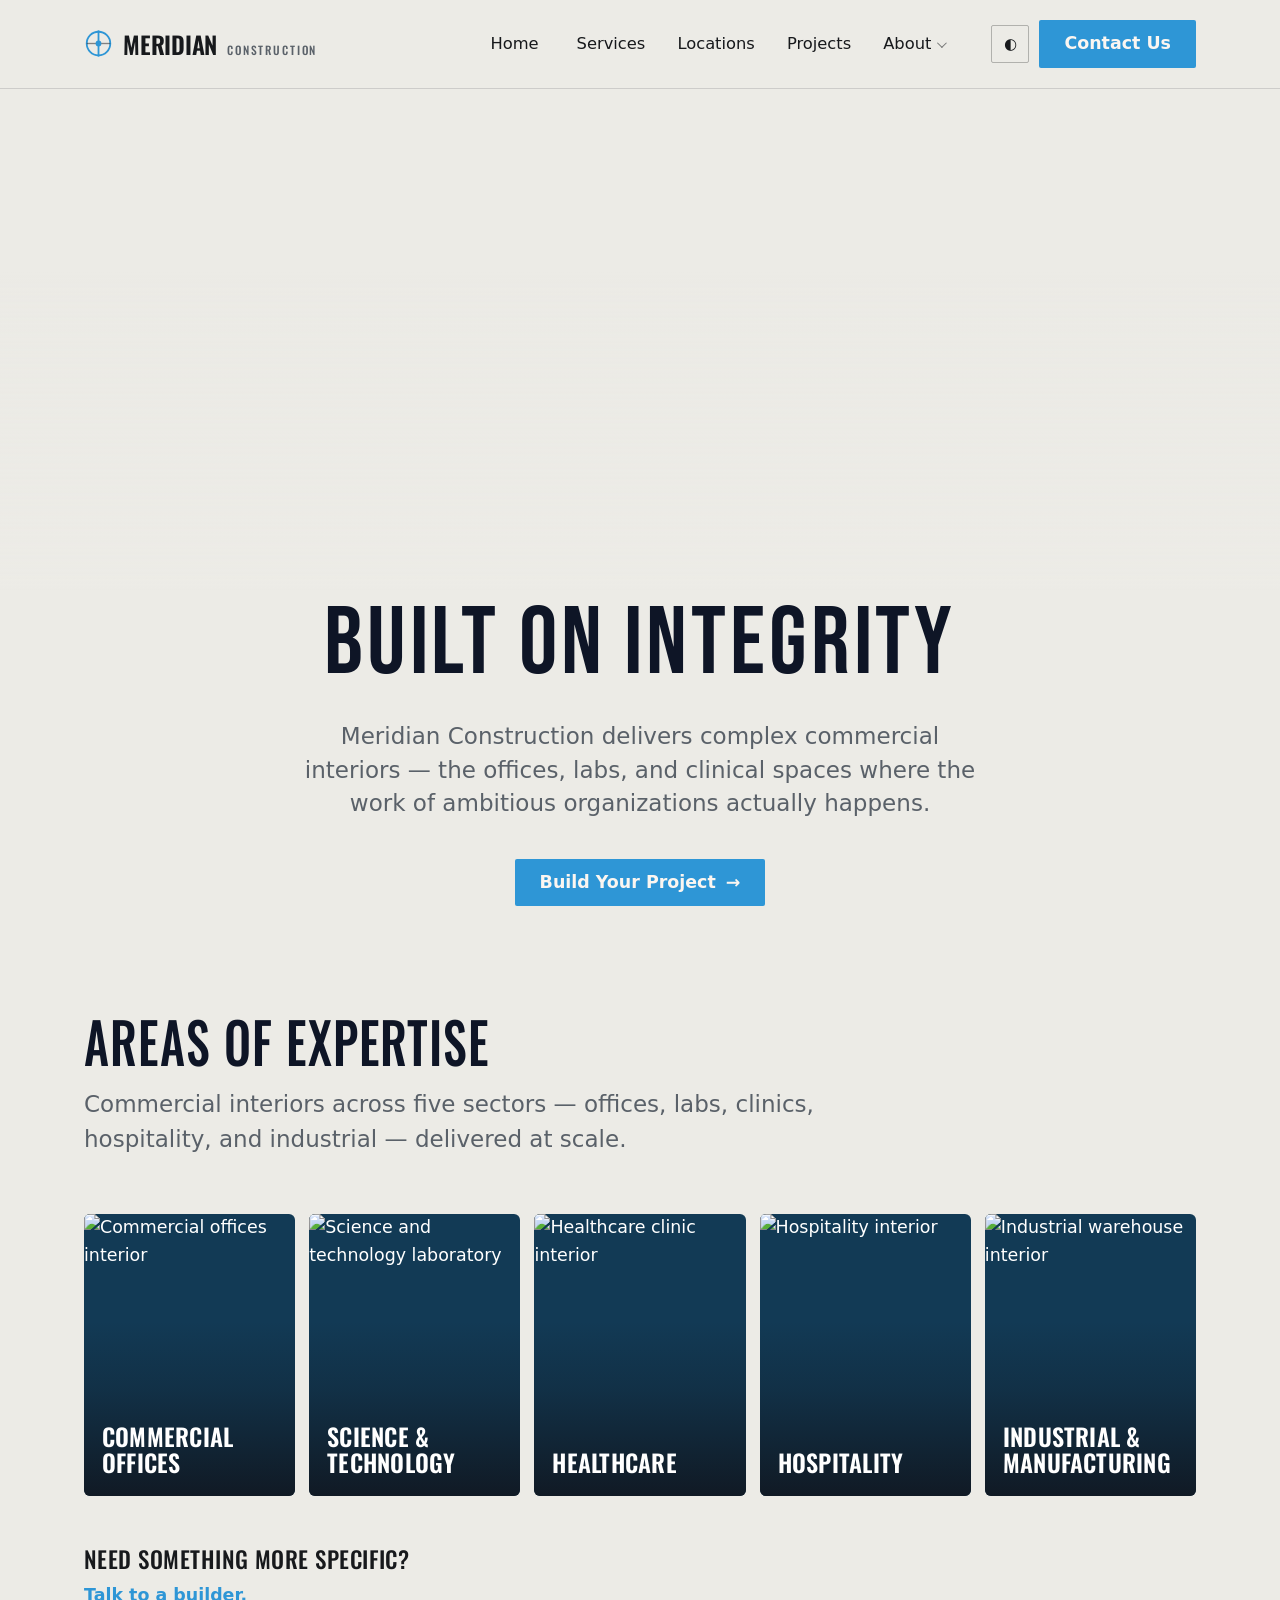
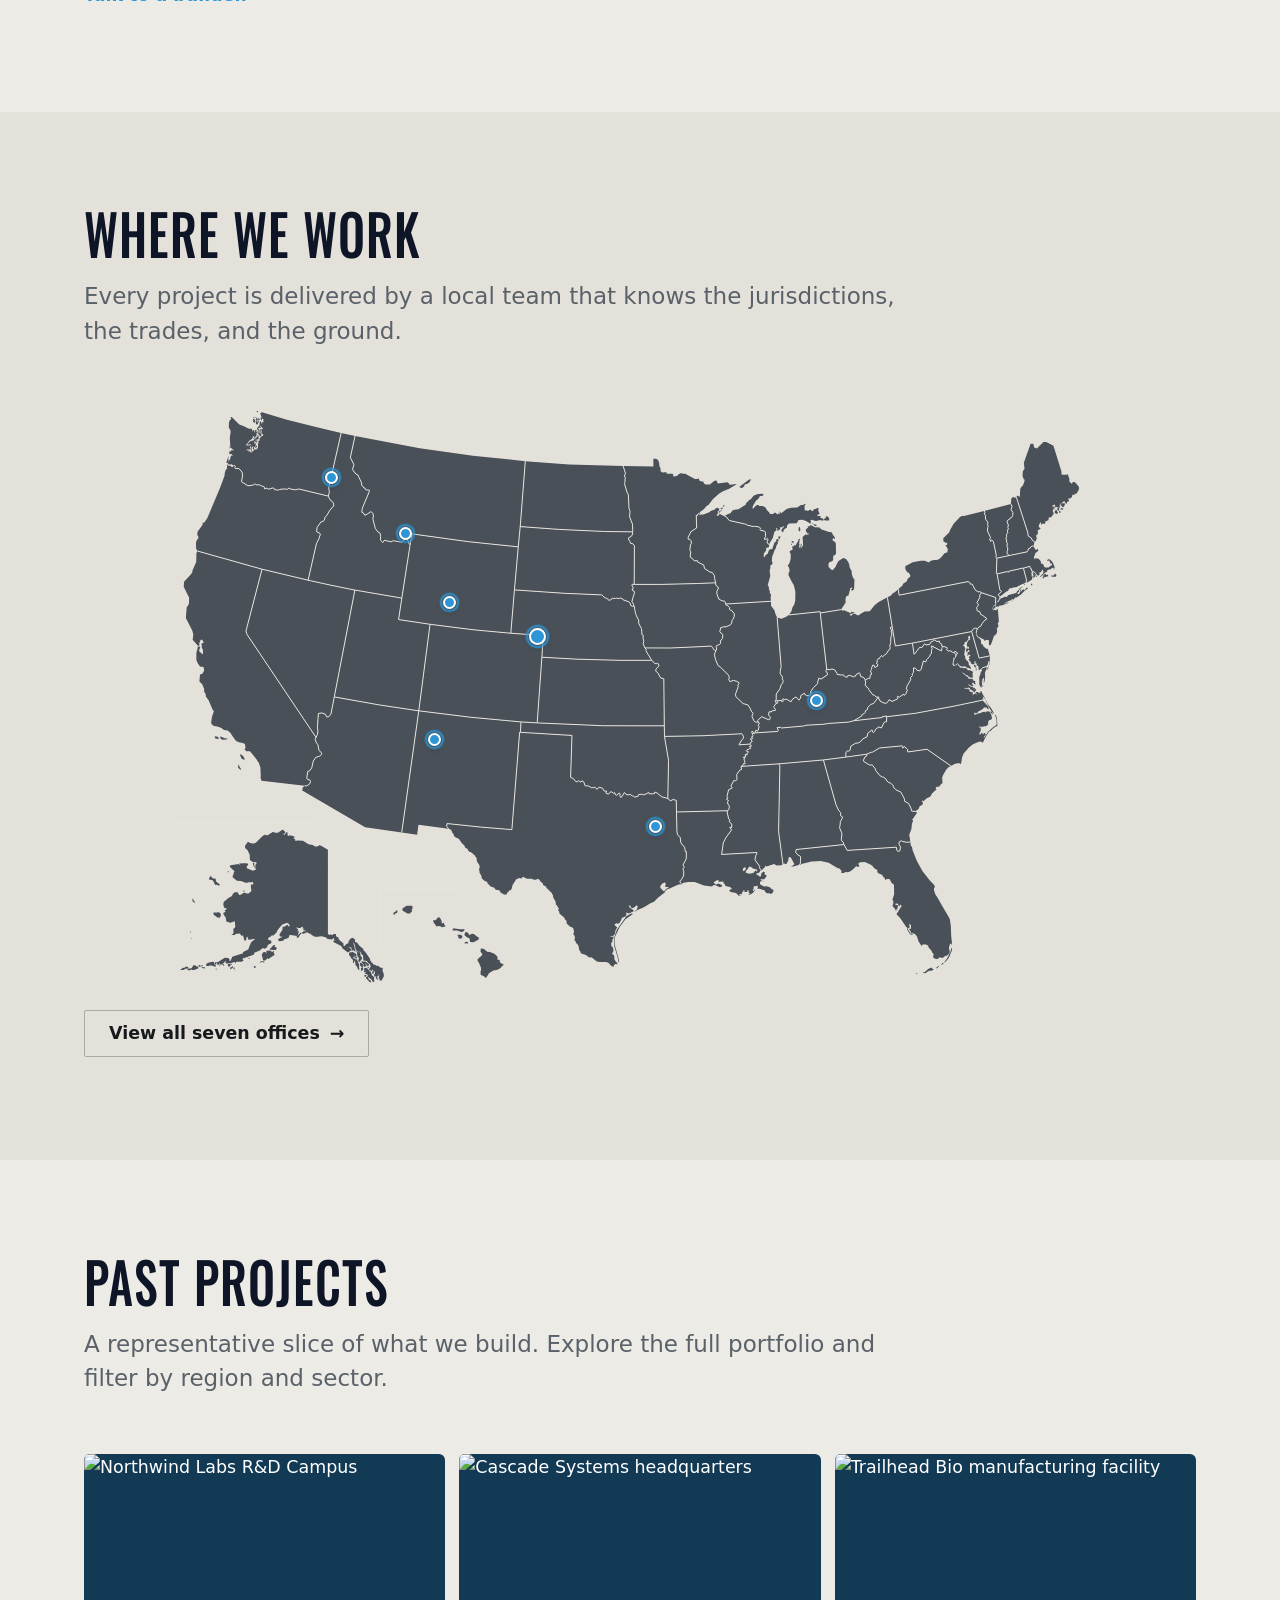
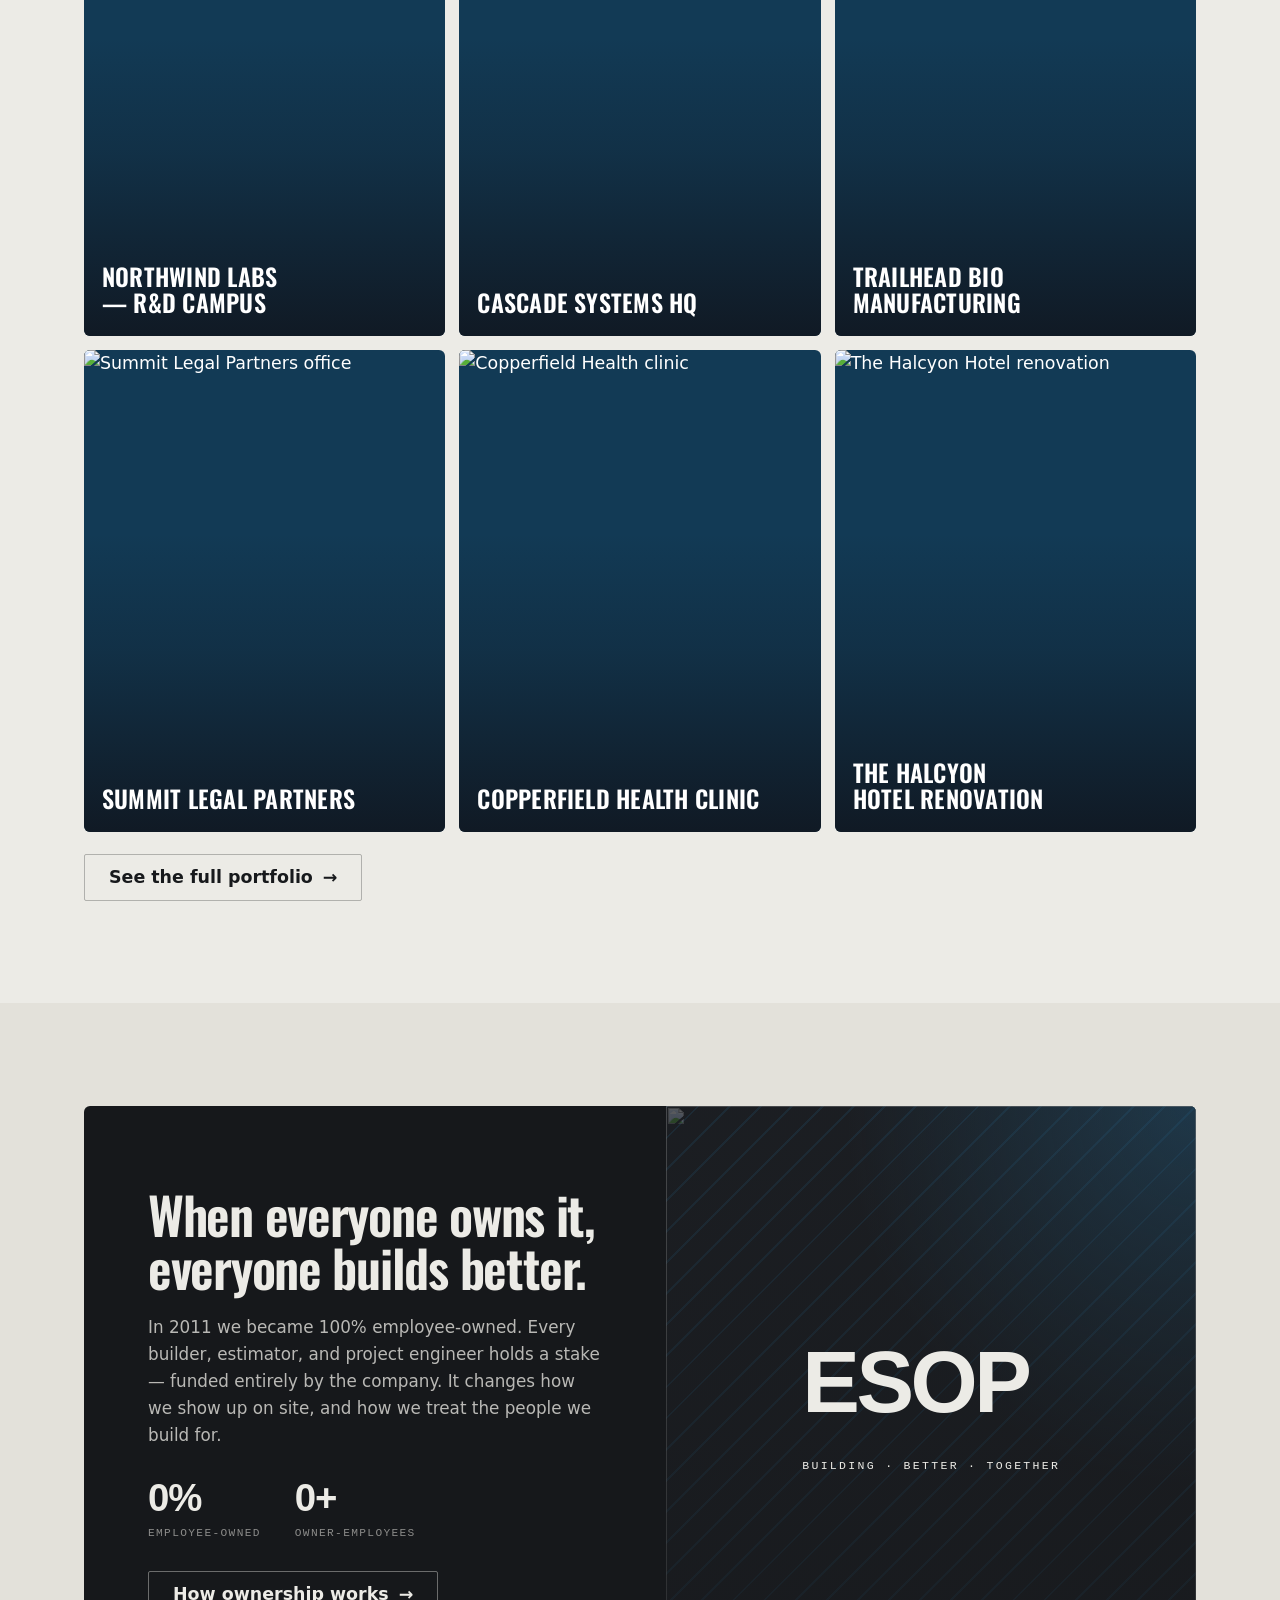
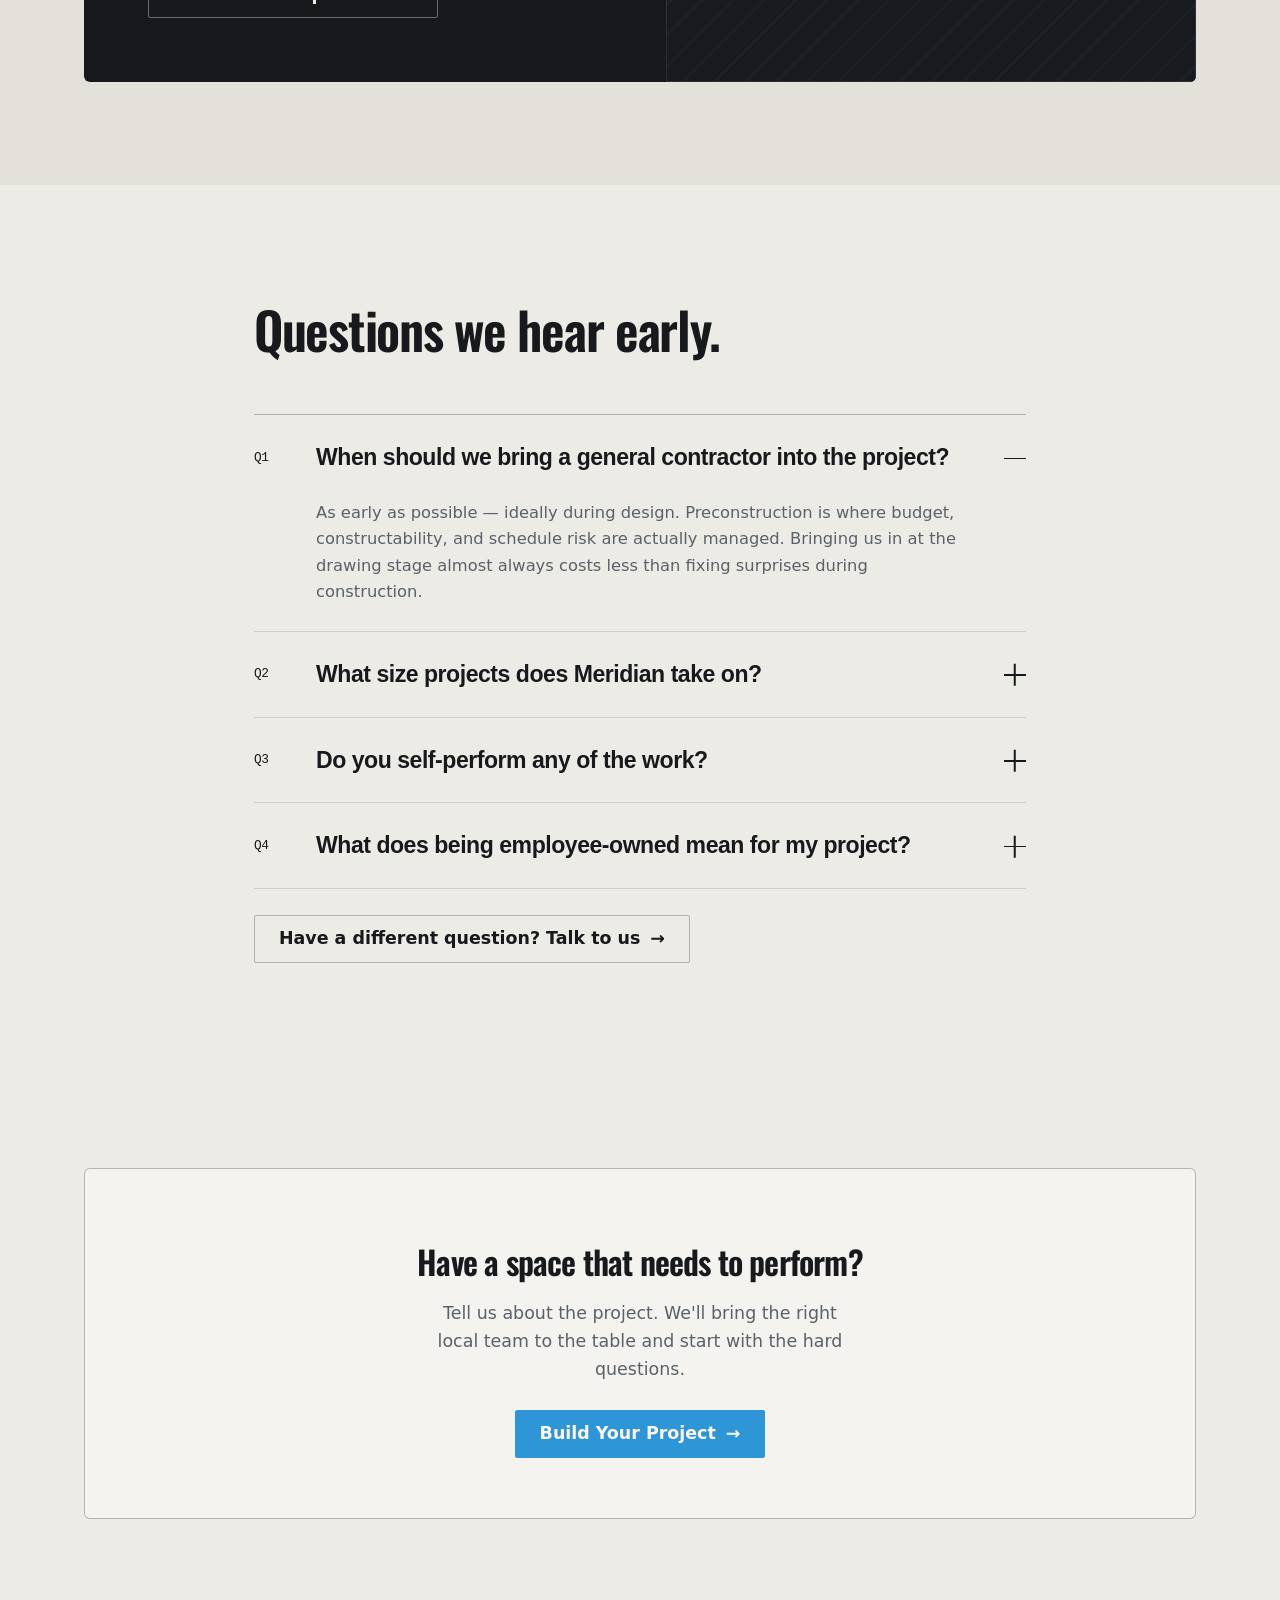
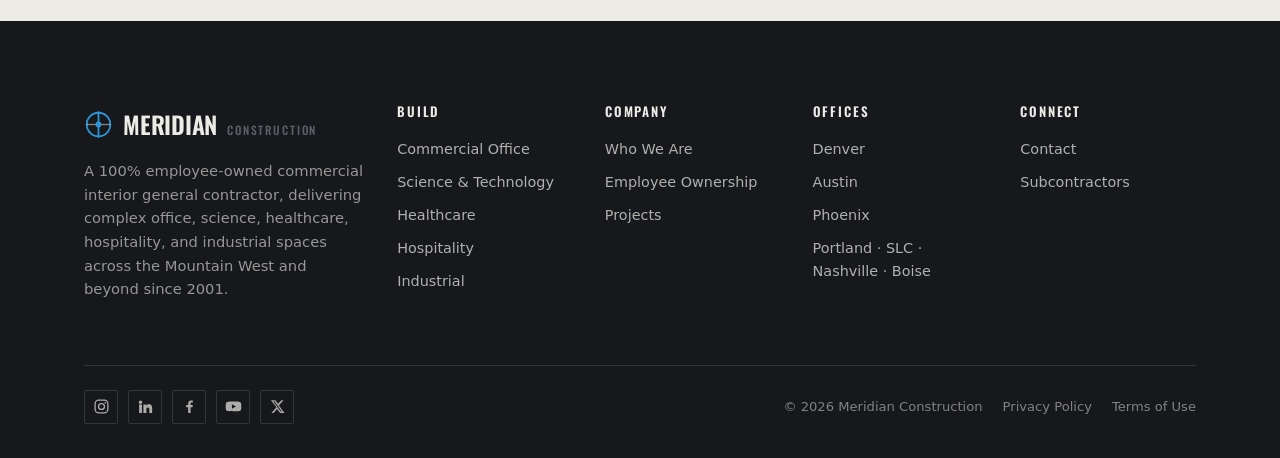
==== index.html @ ba022fd3 "Polish the footer company description Replace the footer tagline with a more professional line descr" ====
<!DOCTYPE html>
<html lang="en">
<head>
<meta charset="UTF-8">
<meta name="viewport" content="width=device-width, initial-scale=1">
<title>Meridian Construction — Commercial Interior Construction, Built Around People</title>
<meta name="description" content="Meridian Construction is a 100% employee-owned commercial interior general contractor delivering office, life science, healthcare, hospitality, and industrial spaces at scale across the Mountain West.">
<meta name="theme-color" content="#16181B">
<link rel="icon" href="assets/favicon.svg" type="image/svg+xml">
<meta property="og:type" content="website">
<meta property="og:title" content="Meridian Construction — Built Around People">
<meta property="og:description" content="100% employee-owned commercial interior construction, delivered by local teams across seven offices.">
<meta property="og:url" content="https://www.meridianinterior.example/">
<link rel="canonical" href="https://www.meridianinterior.example/">
<link rel="preconnect" href="https://fonts.googleapis.com">
<link rel="preconnect" href="https://fonts.gstatic.com" crossorigin>
<link rel="stylesheet" href="https://fonts.googleapis.com/css2?family=Bebas+Neue&family=Oswald:wght@400;500;600&display=swap">
<link rel="stylesheet" href="assets/css/styles.css">
<script type="application/ld+json">
{"@context":"https://schema.org","@type":"GeneralContractor","name":"Meridian Construction","foundingDate":"2001","slogan":"Built Around People","description":"100% employee-owned commercial interior general contractor.","url":"https://www.meridianinterior.example/","telephone":"+1-303-555-0142","address":{"@type":"PostalAddress","streetAddress":"1401 Wynkoop Street, Suite 400","addressLocality":"Denver","addressRegion":"CO","postalCode":"80202","addressCountry":"US"},"areaServed":["CO","TX","AZ","OR","UT","TN","ID"]}
</script>
</head>
<body>
<a class="skip" href="#main">Skip to content</a>

<header class="nav" id="topnav">
  <div class="wrap nav-inner">
    <a class="brand" href="index.html" aria-label="Meridian Construction home"><svg class="brand-mark" viewBox="0 0 32 32" aria-hidden="true" focusable="false"><circle class="a" cx="16" cy="16" r="13" fill="none" stroke-width="2"/><line class="a" x1="16" y1="1.5" x2="16" y2="30.5" stroke-width="2"/><line class="b" x1="3" y1="16" x2="29" y2="16" stroke-width="1.5"/><circle class="a2" cx="16" cy="16" r="3.2"/></svg>MERIDIAN <small>Construction</small></a>
    <nav class="nav-links" aria-label="Primary">
      <div class="item"><a class="top" href="index.html" aria-current="page">Home</a></div>
      <div class="item"><a class="top" href="services.html">Services</a></div>
      <div class="item"><a class="top" href="locations.html">Locations</a></div>
      <div class="item"><a class="top" href="projects.html">Projects</a></div>
      <div class="item">
        <button class="top" aria-haspopup="true" aria-expanded="false">About <span class="caret" aria-hidden="true"></span></button>
        <div class="menu" role="menu">
          <a href="about.html" role="menuitem">Who We Are</a>
          <a href="about.html#ownership" role="menuitem">Employee Ownership</a>
          <a href="about.html#leadership" role="menuitem">Leadership</a>
        </div>
      </div>
    </nav>
    <div class="nav-cta">
      <button class="theme-btn" id="themeBtn" aria-label="Toggle color theme" title="Toggle theme">◐</button>
      <a class="btn btn--primary" href="contact.html">Contact Us</a>
      <button class="burger" id="burger" aria-label="Open menu" aria-expanded="false"><span></span></button>
    </div>
  </div>
  <div id="mnav"><a href="index.html" aria-current="page">Home</a>
    <a href="services.html">Services</a>
    <a href="locations.html">Locations</a>
    <a href="projects.html">Projects</a>
    <a href="about.html">About</a>
    <a href="contact.html">Contact Us</a>
  </div>
</header>

<main id="main">
  <!-- HERO -->
  <section class="hero hero--light">
    <div class="hero-media" aria-hidden="true">
      <img class="hero-slide is-active" src="https://images.unsplash.com/photo-1497366811353-6870744d04b2?auto=format&fit=crop&w=1920&q=80" alt="" loading="eager">
      <img class="hero-slide" src="https://images.unsplash.com/photo-1600607687939-ce8a6c25118c?auto=format&fit=crop&w=1920&q=80" alt="" loading="lazy">
      <img class="hero-slide" src="https://images.unsplash.com/photo-1524758631624-e2822e304c36?auto=format&fit=crop&w=1920&q=80" alt="" loading="lazy">
      <img class="hero-slide" src="https://images.unsplash.com/photo-1497366216548-37526070297c?auto=format&fit=crop&w=1920&q=80" alt="" loading="lazy">
    </div>
    <div class="wrap hero-inner">
      <h1>Built On Integrity</h1>
      <p class="hero-sub">Meridian Construction delivers complex commercial interiors — the offices, labs, and clinical spaces where the work of ambitious organizations actually happens.</p>
      <div class="hero-cta">
        <a class="btn btn--primary" href="contact.html">Build Your Project <span class="arw" aria-hidden="true">→</span></a>
      </div>
    </div>
  </section>

  <!-- SERVICES -->
  <section class="sec" id="services">
    <div class="wrap">
      <div class="sec-head-wrap reveal">
        <span class="sec-label">Areas Of Expertise</span>
        <p class="sec-desc">Commercial interiors across five sectors — offices, labs, clinics, hospitality, and industrial — delivered at scale.</p>
      </div>
      <div class="expertise-grid reveal">
        <a class="ec-card" href="services.html#office">
          <img class="ec-img" loading="lazy" alt="Commercial offices interior" src="https://images.unsplash.com/photo-1497366754035-f200968a6e72?auto=format&fit=crop&w=700&q=80">
          <span class="ec-scrim" aria-hidden="true"></span>
          <div class="ec-body">
            <h3 class="ec-title">Commercial Offices</h3>
            <p class="ec-desc">Headquarters and workplaces for tech, finance, and professional-services clients.</p>
            <span class="ec-learn" aria-hidden="true">Learn more</span>
          </div>
        </a>
        <a class="ec-card" href="services.html#science">
          <img class="ec-img" loading="lazy" alt="Science and technology laboratory" src="https://images.unsplash.com/photo-1532094349884-543bc11b234d?auto=format&fit=crop&w=700&q=80">
          <span class="ec-scrim" aria-hidden="true"></span>
          <div class="ec-body">
            <h3 class="ec-title">Science &amp; Technology</h3>
            <p class="ec-desc">R&amp;D suites, dry and wet labs, and cleanrooms built to validation.</p>
            <span class="ec-learn" aria-hidden="true">Learn more</span>
          </div>
        </a>
        <a class="ec-card" href="services.html#health">
          <img class="ec-img" loading="lazy" alt="Healthcare clinic interior" src="https://images.unsplash.com/photo-1519494026892-80bbd2d6fd0d?auto=format&fit=crop&w=700&q=80">
          <span class="ec-scrim" aria-hidden="true"></span>
          <div class="ec-body">
            <h3 class="ec-title">Healthcare</h3>
            <p class="ec-desc">Clinics, medical and dental offices, and outpatient clinical environments.</p>
            <span class="ec-learn" aria-hidden="true">Learn more</span>
          </div>
        </a>
        <a class="ec-card" href="services.html#hospitality">
          <img class="ec-img" loading="lazy" alt="Hospitality interior" src="https://images.unsplash.com/photo-1566073771259-6a8506099945?auto=format&fit=crop&w=700&q=80">
          <span class="ec-scrim" aria-hidden="true"></span>
          <div class="ec-body">
            <h3 class="ec-title">Hospitality</h3>
            <p class="ec-desc">Hotels, restaurants, entertainment venues, and premium amenities.</p>
            <span class="ec-learn" aria-hidden="true">Learn more</span>
          </div>
        </a>
        <a class="ec-card" href="services.html#industrial">
          <img class="ec-img" loading="lazy" alt="Industrial warehouse interior" src="https://images.unsplash.com/photo-1553413077-190dd305871c?auto=format&fit=crop&w=700&q=80">
          <span class="ec-scrim" aria-hidden="true"></span>
          <div class="ec-body">
            <h3 class="ec-title">Industrial &amp; Manufacturing</h3>
            <p class="ec-desc">Warehouses, processing facilities, and advanced manufacturing floors.</p>
            <span class="ec-learn" aria-hidden="true">Learn more</span>
          </div>
        </a>
      </div>
      <div class="svc-foot reveal">
        <h3>Need something more specific?</h3>
        <a class="svc-foot-link" href="contact.html">Talk to a builder.</a>
      </div>
    </div>
  </section>

  <!-- LOCATIONS TEASER -->
  <section class="sec sec--alt">
    <div class="wrap">
      <div class="sec-head-wrap reveal">
        <span class="sec-label">Where We Work</span>
        <p class="sec-desc">Every project is delivered by a local team that knows the jurisdictions, the trades, and the ground.</p>
      </div>
      <div class="usmap reveal">
        <div class="usmap-frame">
          <svg class="usmap-svg" viewBox="0 0 959 593" role="img" aria-label="Map of the United States showing Meridian Construction's seven offices">
<g class="state">

<path class="al" d="m 643,467.4 .4,-7.3 -.9,-1.2 -1.7,-.7 -2.5,-2.8 .5,-2.9 48.8,-5.1 -.7,-2.2 -1.5,-1.5 -.5,-1.4 .6,-6.3 -2.4,-5.7 .5,-2.6 .3,-3.7 2.2,-3.8 -.2,-1.1 -1.7,-1 v -3.2 l -1.8,-1.9 -2.9,-6.1 -12.9,-45.8 -45.7,4 1.3,2 -1.3,67 4.4,33.2 .9,-.5 1.3,.1 .6,.4 .8,-.1 2,-3.8 v -2.3 l 1.1,-1.1 1.4,.5 3.4,6.4 v .9 l -3.3,2.2 3.5,-.4 4.9,-1.6 z">
<title>Alabama</title></path>

<!-- The scale of Alaska is 42% that of the contiguous United States, so its area is reduced to about 17.6%. The Islands of Four Mountains, Andreanof Islands, Rat Islands and Near Islands are not shown. -->
<path class="ak" d="m 15.8,572 h 2.4 l .7,.7 -1,1.2 -1.9,.2 -2.5,1.3 -3.7,-.1 2.2,-.9 .3,-1.1 2.5,-.3 z m 8.3,-1.7 1.3,.5 h .9 l .5,1.2 .3,-.6 .9,.2 1.1,1.5 0,.5 -4.2,1.9 -2.4,-.1 -1,-.5 -1.1,.7 -2,0 -1.1,-1.4 4.7,-.5 z m 5.4,-.1 1,.1 .7,.7 v 1 l -1.3,.1 -.9,-1.1 z m 2.5,.3 1.3,-.1 -.1,1 -1.1,.6 z m .3,2.2 3.4,-.1 .2,1.1 -1.3,.1 -.3,-.5 -.8,.6 -.4,-.6 -.9,-.2 z m 166.3,7.6 2.1,.1 -1,1.9 -1.1,-.1 -.4,-.8 .5,-1.3 m -1.1,-2.9 .6,-1.3 -.2,-2.3 2.4,-.5 4.5,4.4 1.3,3.4 1.9,1.6 .3,5.1 -1.4,0 -1.3,-2.3 -3.1,-2.4 h -.6 l 1.1,2.8 1.7,.2 .2,2.1 -.9,.1 -4.1,-4.4 -.1,-.9 1.9,-1 0,-1 -.5,-.8 -1.6,-.6 -1.7,-1.3 1.4,.1 .5,-.4 -.6,-.9 -.6,.5 z m -3.6,-9.1 1.3,.1 2.4,2.5 -.2,.8 -.8,-.1 -.1,1.8 .5,.5 0,1.5 -.8,.3 -.4,1.2 -.8,-.4 -.4,-2.2 1.1,-1.4 -2.1,-2.2 .1,-1.2 z m 1.5,-1.5 1.9,.2 2.5,.1 3.4,3.2 -.2,.5 -1.1,.6 -1.1,-.2 -.1,-.7 -1.2,-1.6 -.3,.7 1,1.3 -.2,1.2 -.8,-.1 -1.3,.2 -.1,-1.7 -2.6,-2.8 z m -12.7,-8.9 .9,-.4 h 1.6 l .7,-.5 4.1,2.2 .1,1.5 -.5,.5 h -.8 l -1.4,-.7 1.1,1.3 1.8,0 .5,2 -.9,0 -2.2,-1.5 -1.1,-.2 .6,1.3 .1,.9 .8,-.6 1.7,1.2 1.3,-.1 -.2,.8 1.9,4.3 0,3.4 .4,2.1 -.8,.3 -1.2,-2 -.5,-1.5 -1.6,-1.6 -.2,-2.7 -.6,-1.7 h -.7 l .3,1.1 0,.5 -1.4,1 .1,-3.3 -1.6,-1.6 -1.3,-2.3 -1.2,-1.2 z m 7.2,-2.3 1.1,1.8 2.4,-.1 1,2.1 -.6,.6 2,3.2 v 1.3 l -1.2,.8 v .7 l -2,1.9 -.5,-1.4 -.1,-1.3 .6,-.7 v -1.1 l -1.5,-1.9 -.5,-3.7 -.9,-1.5 z m -56.7,-18.3 -4,4.1 v 1.6 l 2.1,-.8 .8,-1.9 2.2,-2.4 z m -31.6,16.6 0,.6 1.8,1.2 .2,-1.4 .6,.9 3.5,.1 .7,-.6 .2,-1.8 -.5,-.7 -1.4,0 0,-.8 .4,-.6 v -.4 l -1.5,-.3 -3.3,3.6 z m -8.1,6.2 1.5,5.8 h 2.1 l 2.4,-2.5 .3,1.2 6.3,-4 .7,-1 -1,-1.1 v -.7 l .5,-1.3 -.9,-.1 -2,1 0,-1.2 -2.7,-.6 -2.4,.3 -.2,3.4 -.8,-2 -1.5,-.1 -1,.6 z m -2.2,8.2 .1,-.7 2.1,-1.3 .6,.3 1.3,.2 1.3,1.2 -2.2,-.2 -.4,-.6 -1,.6 z m -5.2,3.3 -1.1,.8 1.5,1.4 .8,-.7 -.1,-1.3 z m -6.3,-7.9 1.4,.1 .4,.6 -1.8,.1 z m -13.9,11.9 v .5 l .7,.1 -.1,-.6 z m -.4,-3.2 -1,1 v .5 l .7,1.1 1,-1 -.7,-.1 z m -2,-.8 -.3,1 -1.3,.1 -.4,.2 0,1.3 -.5,.9 .6,0 .7,-.9 .8,-.1 .9,-1 .2,-1.3 z m -4.4,-2 -.2,1.8 1.4,.8 1.2,-.6 0,-1 1.7,-.3 -.1,-.6 -.9,-.2 -.7,.6 -.9,-.5 z m -4.9,-.1 1,.7 -.3,1.2 -1.4,-1.1 z m -4.2,1.3 1.4,.1 -.7,.8 z m -3.5,3 1.8,1.1 -1.7,.1 z m -25.4,-31.2 1.2,.6 -.8,.6 z m -.7,-6.3 .4,1.2 .8,-1.2 z m 24.3,-19.3 1.5,-.1 .9,.4 1.1,-.5 1.3,-.1 1.6,.8 .8,1.9 -.1,.9 -1.2,2 -2.4,-.2 -2.1,-1.8 -1,-.4 -1.1,-2 z m -21.1,-14.4 .1,1.9 2,2 v .5 l -.8,-.2 -1.7,-.8 -.3,-1.1 -.3,-1.6 z m 18.3,-23.3 v 1.2 l 1.9,1.8 h 2.3 l .6,1.1 v 1.6 l 2.1,1.9 1.8,1.2 -.1,.7 -.7,1.1 -1.4,-1.2 -2.1,.1 -.8,-.8 -.9,-2.1 -1.5,-2.2 -2.6,-.1 -1,-.7 1,-2.1 z m 16.8,-4.5 1,0 .1,1.1 h -1 z m 16.2,19.7 .9,.1 0,1.2 -1.7,-.5 z m 127.8,77.7 -1.2,.4 -.1,1.1 h 1.2 z m -157.6,-4.5 -1.3,-.4 -4.1,.6 -2.8,1.4 -.1,1.9 1.9,.7 1.5,-.9 1.7,-.1 4.7,1.4 .1,-1.3 -1.6,-1.1 z m 2.1,2.3 -.4,-1.4 1.2,.2 .1,1.4 1.8,0 .4,-2.5 .3,2.4 2.5,-.1 3.2,-3.3 .8,.1 -.7,1.3 1.4,.9 4.2,-.2 2.6,-1.2 1.4,-.1 .3,1.5 .6,-.5 .4,-1.4 5.9,.2 1.9,-1.6 -1.3,-1.1 .6,-1.2 2.6,.2 -.2,-1.2 2.5,.2 .7,-1.1 1.1,.2 4.6,-1.9 .2,-1.7 5.6,-2.4 2,-1.9 1.2,-.6 1.3,.8 2.3,-.9 1.1,-1.9 .5,-1.3 1.7,-.9 1.5,-.7 .4,-1.4 -1.1,-1.7 -2.2,-.2 -.2,-1.3 .8,-1.6 1.4,-.2 1.3,-1.5 1.9,-.1 3.4,-3.2 .4,-1.4 1.5,-2.3 3.8,-4.1 2.5,-.9 1.9,-.9 2.1,.8 1.4,2.6 -1.5,0 -1.4,-1.5 -3,2 -1.7,.1 -.2,3.1 -3.1,4.9 .6,2 2.3,0 -.6,1 -1.4,.1 -2.4,1.8 0,.9 1.9,1 3.4,-.6 1.4,-1.7 1.4,.1 3,-1.7 .5,-2.3 1.6,-.1 6.3,.8 1,-1.1 1,-4.5 -1.6,1.1 .6,-2.2 -1.6,-1.4 .8,-1.5 .1,1.5 3.4,0 .7,-1 1.6,-.1 -.3,1.7 1.9,.1 -1.9,1.3 4.1,1.1 -3.5,.4 -1.3,1.2 .9,1.4 4.6,-1.7 2.3,1.7 .7,-.9 .6,1.4 4,2.3 h 2.9 l 3.9,-.5 4.3,1.1 2,1.9 4.5,.4 1.8,-1.5 .8,2.4 -1.8,.7 1.2,1.2 7.4,3.8 1.4,2.5 5.4,4.1 3.3,-2 -.6,-2.2 -3.5,-2 3.1,1.2 .5,-.7 .9,1.3 0,2.7 2.1,-.6 2.1,1.8 -2.5,-9.8 1.2,1.3 1.4,6 2.2,2.5 2.4,-.4 1.8,3.5 h .9 l .6,5.6 3.4,.5 1.6,2.2 1.8,1.1 .4,2.8 -1.8,2.6 2.9,1.6 1.2,-2.4 -.2,3.1 -.8,.9 1.4,1.7 .7,-2.4 -.2,-1.2 .8,.2 .6,2.3 -1,1.4 .6,2.6 .5,.4 .3,-1.6 .7,.6 -.3,2 1.2,.2 -.4,.9 1.7,-.1 0,-1 h -1 l .1,-1.7 -.8,-.6 1.7,-.3 .5,-.8 0,-1.6 .5,1.3 -.6,1.8 1.2,3.9 1.8,.1 2.2,-4.2 .1,-1.9 -1.3,-4 -.1,-1.2 .5,-1.2 -.7,-.7 -1.7,.1 -2.5,-2 -1.7,0 -2,-1.4 -1.5,0 -.5,-1.6 -1.4,-.3 -.2,-1.5 -1,-.5 .1,-1.7 -5.1,-7.4 -1.8,-1.5 v -1.2 l -4.3,-3.5 -.7,-1.1 -1.6,-2 -1.9,-.6 0,-2.2 -1.2,-1.3 -1.7,-.7 -2.1,1.3 -1.6,2.1 -.4,2.4 -1.5,.1 -2.5,2.7 -.8,-.3 v -2.5 l -2.4,-2.2 -2.3,-2 -.5,-2 -2.5,-1.3 .2,-2.2 -2.8,-.1 -.7,1.1 -1.2,0 -.7,-.7 -1.2,.8 -1.8,-1.2 0,-85.8 -6.9,-4.1 -1.8,-.5 -2.2,1.1 -2.2,.1 -2.3,-1.6 -4.3,-.6 -5.8,-3.6 -5.7,-.4 -2,.5 -.2,-1.8 -1.8,-.7 1.1,-1 -.2,-.9 -3.2,-1.1 h -2.4 l -.4,.4 -.9,-.6 .1,-2.6 -.8,-.9 -2.5,2.9 -.8,-.1 v -.8 l 1.7,-.8 v -.8 l -1.9,-2.4 -1.1,-.1 -4.5,3.1 h -3.9 l .4,-.9 -1.8,-.1 -5.2,3.4 -1.8,0 -.6,-.8 -2.7,1.5 -3.6,3.7 -2.8,2.7 -1.5,1.2  -2.6,.1 -2.2,-.4 -2.3,-1.3 v 0 l -2.8,3.9 -.1,2.4 2.6,2.4 2.1,4.5 .2,5.3 2.9,2 3.4,.4 .7,.8 -1.5,2.3 .7,2.7 -1.7,-2.6 v -2.4 l -1.5,-.3 .1,1.2 .7,2.1 2.9,3.7 h -1.4 l -2.2,1.1 -6.2,-2.5 -.1,-2 1.4,-1.3 0,-1.4 -2.1,-.5 -2.3,.2 -4.8,.2 1.5,2.3 -1.9,-1.8 -8.4,1.2 -.8,1.5 4.9,4.7 -.8,1.4 -.3,2 -.7,.8 -.1,1.9 4.4,3.6 4.1,.2 4.6,1.9 h 2 l .8,-.6 3.8,.1 .1,-.8 1.2,1.1 .1,2 -2.5,-.1 .1,3.3 .5,3.2 -2.9,2.7 -1.9,-.1 -2,-.8 -1,.1 -3.1,2.1 -1.7,.2 -1.4,-2.8 -3.1,0 -2.2,2 -.5,1.8 -3.3,1.8 -5.3,4.3 -.3,3.1 .7,2.2 1,1.2 1,-.4 .9,1 -.8,.6 -1.5,.9 1.1,1.5 -2.6,1.1 .8,2.2 1.7,2.3 .8,4.1 4,1.5 2.6,-.8 1.7,-1.1 .5,2.1 .3,4.4 -1.9,1.4 0,4.4 -.6,.9 h -1.7 l 1.7,1.2 2.1,-.1 .4,-1 4.6,-.6 2,2.6 1.3,-.7 1.3,5.1 1,.5 1,-.7 .1,-2.4 .9,-1 .7,1.1 .2,1.6 1.6,.4 4.7,-1.2 .2,1.2 -2,1.1 -1.6,1.7 -2.8,7 -4.3,2 -1.4,1.5 -.3,1.4 -1,-.6 -9.3,3.3 -1.8,4.1 -1.3,-.4 .5,-1.1 -1.5,-1.4 -3.5,-.2 -5.3,3.2 -2.2,1.3 -2.3,0 -.5,2.4 z">
<title>Alaska</title></path>

<path class="az" d="m 139.6,387.6 3,-2.2 .8,-2.4 -1,-1.6 -1.8,-.2 -1.1,-1.6 1.1,-6.9 1.6,-.3 2.4,-3.2 1.6,-7 2.4,-3.6 4.8,-1.7 1.3,-1.3 -.4,-1.9 -2.3,-2.5 -1.2,-5.8 -1.4,-1.8 -1.3,-3.4 .9,-2.1 1.4,-3 .5,-2.9 -.5,-4.9 1,-13.6 3.5,-.6 3.7,1.4 1.2,2.7 h 2 l 2.4,-2.9 3.4,-17.5 46.2,8.2 40,6 -17.4,124.1 -37.3,-5.4 -64.2,-37.5 .5,-2.9 2,-1.8 z">
<title>Arizona</title></path>

<path class="ar" d="m 584.2,367 .9,-2.2 1.2,.5 .7,-1 -.8,-.7 .3,-1.5 -1.1,-.9 .6,-1 -.1,-1.5 -1.1,-.1 .8,-.8 1.3,.8 .3,-1.4 -.4,-1.1 .1,-.7 2,.6 -.4,-1.5 1.6,-1.3 -.5,-.9 -1.1,.1 -.6,-.9 .9,-.9 1.6,-.2 .5,-.8 1.4,-.2 -.1,-.8 -.9,-.9 v -.5 h 1.5 l .4,-.7 -1.4,-1 -.1,-.6 -11.2,.8 2.8,-5.1 1.7,-1.5 v -2.2 l -1.6,-2.5 -39.8,2 -39.1,.7 4.1,24.4 -.7,39 2.6,2.3 2.8,-1.3 3.2,.8 .2,11.9 52.3,-1.3 1.2,-1.5 .5,-3 -1.5,-2.3 -.5,-2.2 .9,-.7 v -.8 l -1.7,-1.1 -.1,-.7 1.6,-.9 -1.2,-1.1 1.7,-7.1 3.4,-1.6 v -.8 l -1.1,-1.4 2.9,-5.4 h 1.9 l 1.5,-1.2 -.3,-5.2 3.1,-4.5 1.8,-.6 -.5,-3.1 z">
<title>Arkansas</title></path>

<path class="ca" d="m 69.4,365.6 3.4,5.2 -1.4,.1 -1.8,-1.9 z m 1.9,-9.8 1.8,4.1 2.6,1 .7,-.6 -1.3,-2.5 -2.6,-2.4 z m -19.9,-19 v 2.4 l 2,1.2 4.4,-.2 1,-1 -3.1,-.2 z m -5.9,.1 3.3,.5 1.4,2.2 h -3.8 z m 47.9,45.5 -1,-3 .2,-3 -.4,-7.9 -1.8,-4.8 -1.2,-1.4 -.6,-1.5 -7,-8.6 -3.6,.1 -2,-1.9 1.1,-1.8 -.7,-3.7 -2.2,-1.2 -3.9,-.6 -2.8,-1.3 -1.5,-1.9 -4.5,-6.6 -2.7,-2.2 -3.7,-.5 -3.1,-2.3 -4.7,-1.5 -2.8,-.3 -2.5,-2.5 .2,-2.8 .8,-4.8 1.8,-5.1 -1.4,-1.6 -4,-9.4 -2.7,-3.7 -.4,-3 -1.6,-2.3 .2,-2.5 -2,-5 -2.9,-2.7 .6,-7.1 2.4,-.8 1.8,-3.1 -.4,-3.2 -1,-.9 h -2.5 l -2.5,-3.3 -1.5,-3.5 v -7.5 l 1.2,-4.2 .2,-2.1 2.5,.2 -.1,1.6 -.8,.7 v 2.5 l 3.7,3.2 v -4.7 l -1.4,-3.4 .5,-1.1 -1,-1.7 2.8,-1.5 -1.9,-3 -1.4,.5 -1.5,3.8 .5,1.3 -.8,1 -.9,-.1 -5.4,-6.1 .7,-5.6 -1.1,-3.9 -6.5,-12.8 .8,-10.7 2.3,-3.6 .2,-6.4 -5.5,-11.1 .3,-5.2 6.9,-7.5 1.7,-2.4 -.1,-1.4 4,-9.2 .1,-8.4 .9,-2.5 66.1,18.6 -16.4,63.1 1.1,3.5 70.4,105 -.9,2.1 1.3,3.4 1.4,1.8 1.2,5.8 2.3,2.5 .4,1.9 -1.3,1.3 -4.8,1.7 -2.4,3.6 -1.6,7 -2.4,3.2 -1.6,.3 -1.1,6.9 1.1,1.6 1.8,.2 1,1.6 -.8,2.4 -3,2.2 -2.2,-.1 z">
<title>California</title></path>

<path class="co" d="m 374.6,323.3 -16.5,-1 -51.7,-4.8 -52.6,-6.5 11.5,-88.3 44.9,5.7 37.5,3.4 33.1,2.4 -1.4,22.1 z">
<title>Colorado</title></path>

<path class="ct" d="m 873.5,178.9 .4,-1.1 -3.2,-12.3 -.1,-.3 -14.9,3.4 v .7 l -.9,.3 -.5,-.7 -10.5,2.4 2.8,16.3 1.8,1.5 -3.5,3.4 1.7,2.2 5.4,-4.5 1.7,-1.3 h .8 l 2.4,-3.1 1.4,.1 2.9,-1.1 h 2.1 l 5.3,-2.7 2.8,-.9 1,-1 1.5,.5 z">
<title>Connecticut</title></path>

<path class="de" d="m 822.2,226.6 -1.6,.3 -1.5,1.1 -1.2,2.1 7.6,27.1 10.9,-2.3 -2.2,-7.6 -1.1,.5 -3.3,-2.6 -.5,-1.7 -1.8,-1 -.2,-3.7 -2.1,-2.2 -1.1,-.8 -1.2,-1.1 -.4,-3.2 .3,-2.1 1,-2.2 z">
<title>Delaware</title></path>

<path class="fl" d="m 751.7,445.1 -4,-.7 -1.7,-.9 -2.2,1.4 v 2.5 l 1.4,2.1 -.5,4.3 -2.1,.6 -1,-1.1 -.6,-3.2 -50.1,3.3 -3.3,-6 -48.8,5.1 -.5,2.9 2.5,2.8 1.7,.7 .9,1.2 -.4,7.3 -1.1,.6 .5,.4 1,-.3 .7,-.8 10.5,-2.7 9.2,-.5 8.1,1.9 8.5,5 2.4,.8 2.2,2 -.1,2.7 h 2.4 l 1.9,-1 2.5,.1 2,-.8 2.9,-2 3.1,-2.9 1.1,-.4 .6,.5 h 1.4 l .5,-.8 -.5,-1.2 -.6,-.6 .2,-.8 2,-1.1 5,-.4 .8,1 1,.1 2.3,1 3,1.8 1.2,1.7 1.1,1.2 2.8,1.4 v 2.4 l 2.8,1.9 1,.1 1.6,1.4 .7,1.6 1,.2 .8,2.1 .7,.6 1,-1.1 2.9,.1 .5,1.4 1.1,.9 v 1.3 l 2.9,2.2 .2,9.6 -1.8,5.8 1,1.2 -.2,3.4 -.8,1.4 .7,1.2 2.3,2.3 .3,1.5 .8,1 -.4,-1.9 1.3,-.6 .8,-3.6 -3,-1.2 .1,-.6 2.6,-.4 .9,2.6 1.1,.6 .1,-2 1.1,.3 .6,.8 -.1,.7 -2.9,4.2 -.2,1.1 -1.7,1.9 v 1.1 l 3.7,3.8 5.3,7.9 1.8,2.1 v 1.8 l 2.8,4.6 2.3,.6 .7,-1.2 -2.1,.3 -3,-4.5 .2,-1.4 1.5,-.8 v -1.5 l -.6,-1.3 .9,-.9 .4,.9 .7,.5 v 4 l -1.2,-.6 -.8,.9 1.4,1.6 1,2.6 1.2,-.6 2.3,1.2 2.1,2.2 1.6,5.1 3.1,4.8 .8,-1.3 2.8,-.5 3.2,1.3 .3,1.7 3.3,3.8 .1,1.1 2.2,2.7 -.7,.5 v 2.7 l 2.7,1.4 h 1.5 l 2.7,-1.8 1.5,.3 1.1,.4 2.3,-1.7 .2,-.7 1.2,.3 2.4,-1.7 1.3,-2.3 -.7,-3.2 -.2,-1.3 1.1,-4 .6,-.2 .6,1.6 .8,-1.8 -.8,-7.2 -.4,-10.5 -1,-6.8 -.7,-1.7 -6.6,-11.1 -5.2,-9.1 -2.2,-3.3 -1.3,-3.6 -.2,-3.4 .9,-.3 v -.9 l -1.1,-2.2 -4,-4 -7.6,-9.7 -5.7,-10.4 -4.3,-10.7 -.6,-3.7 -1.2,-1 -.5,-3.8 z m 9.2,134.5 1.7,-.1 -.7,-1 z m 7.3,-1.1 v -.7 l 1.6,-.2 3.7,-3.3 1.5,-.6 2.4,-.9 .3,1.3 1.7,.8 -2.6,1.2 h -2.4 l -3.9,2.5 z m 17.2,-7.6 -3,1.4 -1,1.3 1.1,.1 z m 3.8,-2.9 -1.1,.3 -1.4,2 1.1,-.2 1.5,-1.6 z m 8.3,-15.7 -1.7,5.6 -.8,1 -1,2.6 -1.2,1.6 -.7,1.7 -1.9,2.2 v .9 l 2.7,-2.8 2.4,-3.5 .6,-2 2.1,-4.9 z">
<title>Florida</title></path>

<path class="ga" d="m 761.8,414.1 v 1.4 l -4.2,6.2 -1.2,.2 1.5,.5 v 2 l -.9,1.1 -.6,6 -2.3,6.2 .5,2 .7,5.1 -3.6,.3 -4,-.7 -1.7,-.9 -2.2,1.4 v 2.5 l 1.4,2.1 -.5,4.3 -2.1,.6 -1,-1.1 -.6,-3.2 -50.1,3.3 -3.3,-6 -.7,-2.2 -1.5,-1.5 -.5,-1.4 .6,-6.3 -2.4,-5.7 .5,-2.6 .3,-3.7 2.2,-3.8 -.2,-1.1 -1.7,-1 v -3.2 l -1.8,-1.9 -2.9,-6.1 -12.9,-45.8 22.9,-2.9 21.4,-3 -.1,1.9 -1.9,1 -1.4,3.2 .2,1.3 6.1,3.8 2.6,-.3 3.1,4 .4,1.7 4.2,5.1 2.6,1.7 1.4,.2 2.2,1.6 1.1,2.2 2,1.6 1.8,.5 2.7,2.7 .1,1.4 2.6,2.8 5,2.3 3.6,6.7 .3,2.7 3.9,2.1 2.5,4.8 .8,3.1 4.2,.4 z">
<title>Georgia</title></path>

<!-- Hawaii is shown in the same scale as the contiguous United States. The Northwestern Hawaiian Islands are not shown. -->
<path class="hi" d="m 317,553.7 -.2,3.2 1.7,1.9 .1,1.2 -4.8,4.5 -.1,1.2 1.9,3.2 1.7,4.2 v 2.6 l -.5,1.2 .1,3.4 4.1,2.1 1.1,1.1 1.2,-1.1 2.1,-3.6 4.5,-2.9 3.3,-.5 2.5,-1 1.7,-1.2 3.2,-3.5 -2.8,-1.1 -1.4,-1.4 .1,-1.7 -.5,-.6 h -2 l .2,-2.5 -.7,-1.2 -2.6,-2.3 -4.5,-1.9 -2.8,-.2 -3.3,-2.7 -1.2,-.6 z m -15.3,-17 -1.1,1.5 -.1,1.7 2.7,2.4 1.9,.5 .6,1 .4,3 3.6,.2 5.3,-2.6 -.1,-2.5 -1.4,-.5 -3.5,-2.6 -1.8,-.3 -2.9,1.3 -1.5,-2.7 z m -1.5,11.5 .9,-1.4 2.5,-.3 .6,1.8 z m -7,-8.7 1.7,4 3.1,-.6 .3,-2 -1.4,-1.5 z m -4.1,-6.7 -1.1,2.4 h 5 l 4.8,1.6 2.5,-1.6 .2,-1.5 -4.8,.2 z m -16,-10.6 -1.9,2.1 -2.9,.6 .8,2.2 2.2,2.8 .1,1 2.1,-.3 2.3,.1 1.7,1.2 3.5,-.8 v -.7 l -1,-.8 -.5,-2.1 -.8,-.3 -.5,1 -1.2,-1.3 .2,-1.4 -1.8,-3.3 -1.1,-.7 z m -31.8,-12.4 -4.2,2.9 .2,2.3 2.4,1.2 1.9,1.3 2.7,.4 2.6,-2.2 -.2,-1.9 .8,-1.7 v -1.4 l -1,-.9 z m -10.8,4.8 -.3,1.2 -1.9,.9 -.6,1.8 1,.8 1.1,-1.5 1.9,-.6 .4,-2.6 z">
<title>Hawaii</title></path>

<path class="id" d="m 165.3,183.1 -24.4,-5.4 8.5,-37.3 2.9,-5.8 .4,-2.1 .8,-.9 -.9,-2 -2.9,-1.2 .2,-4.2 4,-5.8 2.5,-.8 1.6,-2.3 -.1,-1.6 1.8,-1.6 3.2,-5.5 4.2,-4.8 -.5,-3.2 -3.5,-3.1 -1.6,-3.6 1.1,-4.3 -.7,-4 12.7,-56.1 14.2,3 -4.8,22 3.7,7.4 -1.6,4.8 3.6,4.8 1.9,.7 3.9,8.3 v 2.1 l 2.3,3 h .9 l 1.4,2.1 h 3.2 v 1.6 l -7.1,17 -.5,4.1 1.4,.5 1.6,2.6 2.8,-1.4 3.6,-2.4 1.9,1.9 .5,2.5 -.5,3.2 2.5,9.7 2.6,3.5 2.3,1.4 .4,3 v 4.1 l 2.3,2.3 1.6,-2.3 6.9,1.6 2.1,-1.2 9,1.7 2.8,-3.3 1.8,-.6 1.2,1.8 1.6,4.1 .9,.1 -8.5,54.8 -47.9,-8.2 z">
<title>Idaho</title></path>

<path class="il" d="m 623.5,265.9 -1,5.2 v 2 l 2.4,3.5 v .7 l -.3,.9 .9,1.9 -.3,2.4 -1.6,1.8 -1.3,4.2 -3.8,5.3 -.1,7 h -1 l .9,1.9 v .9 l -2.2,2.7 .1,1.1 1.5,2.2 -.1,.9 -3.7,.6 -.6,1.2 -1.2,-.6 -1,.5 -.4,3.3 1.7,1.8 -.4,2.4 -1.5,.3 -6.9,-3 -4,3.7 .3,1.8 h -2.8 l -1.4,-1.5 -1.8,-3.8 v -1.9 l .8,-.6 .1,-1.3 -1.7,-1.9 -.9,-2.5 -2.7,-4.1 -4.8,-1.3 -7.4,-7.1 -.4,-2.4 2.8,-7.6 -.4,-1.9 1.2,-1.1 v -1.3 l -2.8,-1.5 -3,-.7 -3.4,1.2 -1.3,-2.3 .6,-1.9 -.7,-2.4 -8.6,-8.4 -2.2,-1.5 -2.5,-5.9 -1.2,-5.4 1.4,-3.7 .7,-.7 .1,-2.3 -.7,-.9 1,-1.5 1.8,-.6 .9,-.3 1,-1.2 v -2.4 l 1.7,-2.4 .5,-.5 .1,-3.5 -.9,-1.4 -1,-.3 -1.1,-1.6 1,-4 3,-.8 h 2.4 l 4.2,-1.8 1.7,-2.2 .1,-2.4 1.1,-1.3 1.3,-3.2 -.1,-2.6 -2.8,-3.5 h -1.2 l -.9,-1.1 .2,-1.6 -1.7,-1.7 -2.5,-1.3 .5,-.6 45.9,-2.8 .1,4.6 3.4,4.6 1.2,4.1 1.6,3.2 z">
<title>Illinois</title></path>

<path class="in" d="m 629.2,214.8 -5.1,2.3 -4.7,-1.4 4.1,50.2 -1,5.2 v 2 l 2.4,3.5 v .7 l -.3,.9 .9,1.9 -.3,2.4 -1.6,1.8 -1.3,4.2 -3.8,5.3 -.1,7 h -1 l .9,1.9 1.1,.8 .6,-1 -.7,-1.7 4.6,-.5 .2,1.2 1.1,.2 .4,-.9 -.6,-1.3 .3,-.8 1.3,.8 1.7,-.4 1.7,.6 3.4,2.1 1.8,-2.8 3.5,-2.2 3,3.3 1.6,-2.1 .3,-2.7 3.8,-2.3 .2,1.3 1.9,1.2 3,-.2 1.2,-.7 .1,-3.4 2.5,-3.7 4.6,-4.4 -.1,-1.7 1.2,-3.8 2.2,1 6.7,-4.5 -.4,-1.7 -1.5,-2.1 1,-1.9 -6.6,-57.2 -.1,-1.4 -32.4,3.4 z">
<title>Indiana</title></path>

<path class="ia" d="m 556.9,183 2.1,1.6 .6,1.1 -1.6,3.3 -.1,2.5 2,5.5 2.7,1.5 3.3,.7 1.3,2.8 -.5,.6 2.5,1.3 1.7,1.7 -.2,1.6 .9,1.1 h 1.2 l 2.8,3.5 .1,2.6 -1.3,3.2 -1.1,1.3 -.1,2.4 -1.7,2.2 -4.2,1.8 h -2.4 l -3,.8 -1,4 1.1,1.6 1,.3 .9,1.4 -.1,3.5 -.5,.5 -1.7,2.4 v 2.4 l -1,1.2 -.9,.3 -1.8,.6 -1,1.5 .7,.9 -.1,2.3 -.7,.7 -1.5,-.8 -1.1,-1.1 -.6,-1.6 -1.7,-1.3 -14.3,.8 -27.2,1.2 -25.9,-.1 -1.8,-4.4 .7,-2.2 -.8,-3.3 .2,-2.9 -1.3,-.7 -.4,-6.1 -2.8,-5 -.2,-3.7 -2.2,-4.3 -1.3,-3.7 v -1.4 l -.6,-1.7 v -2.3 l -.5,-.9 -.7,-1.7 -.3,-1.3 -1.3,-1.2 1,-4.3 1.7,-5.1 -.7,-2 -1.3,-.4 -.4,-1.6 1,-.5 .1,-1.1 -1.3,-1.5 .1,-1.6 2.2,.1 h 28.2 l 36.3,-.9 18.6,-.7 z">
<title>Iowa</title></path>

<path class="ks" d="m 459.1,259.5 -43.7,-1.2 -36,-2 -4.8,67 67.7,2.9 62,.1 -.5,-48.1 -3.2,-.7 -2.6,-4.7 -2.5,-2.5 .5,-2.3 2.7,-2.6 .1,-1.2 -1.5,-2.1 -.9,1 -2,-.6 -2.9,-3 z">
<title>Kansas</title></path>

<path class="ky" d="m 692.1,322.5 -20.5,1.4 -5.2,.8 -17.4,1 -2.6,.8 -22.6,2 -.7,-.6 h -3.7 l 1.2,3.2 -.6,.9 -23.3,1.5 1,-2.7 1.4,.9 .7,-.4 1.2,-4.1 -1,-1 1,-2 .2,-.9 -1.3,-.8 -.3,-1.8 4,-3.7 6.9,3 1.5,-.3 .4,-2.4 -1.7,-1.8 .4,-3.3 1,-.5 1.2,.6 .6,-1.2 3.7,-.6 .1,-.9 -1.5,-2.2 -.1,-1.1 2.2,-2.7 0,-.9 1.1,.8 .6,-1 -.7,-1.7 4.6,-.5 .2,1.2 1.1,.2 .4,-.9 -.6,-1.3 .3,-.8 1.3,.8 1.7,-.4 1.7,.6 3.4,2.1 1.8,-2.8 3.5,-2.2 3,3.3 1.6,-2.1 .3,-2.7 3.8,-2.3 .2,1.3 1.9,1.2 3,-.2 1.2,-.7 .1,-3.4 2.5,-3.7 4.6,-4.4 -.1,-1.7 1.2,-3.8 2.2,1 6.7,-4.5 -.4,-1.7 -1.5,-2.1 1,-1.9 1.3,.5 2.2,.1 1.9,-.8 2.9,1.2 2.2,3.4 v 1 l 4.1,.7 2.3,-.2 1.9,2.1 2.2,.2 v -1 l 1.9,-.8 3,.8 1.2,.8 1.3,-.7 h .9 l .6,-1.7 3.4,-1.8 .5,.8 .8,2.9 3.5,1.4 1.2,2.1 -.1,1.1 .6,1 -.6,3.6 1.9,1.6 .8,1.1 1,.6 -.1,.9 4.4,5.6 h 1.4 l 1.5,1.8 1.2,.3 1.4,-.1 -4.9,6.6 -2.9,1 -3,3 -.4,2.2 -2.1,1.3 -.1,1.7 -1.4,1.4 -1.8,.5 -.5,1.9 -1,.4 -6.9,4.2 z m -98,11.3 -.7,-.7 .2,-1 h 1.1 l .7,.7 -.3,1 z">
<title>Kentucky</title></path>

<path class="la" d="m 602.5,472.8 -1.2,-1.8 .3,-1.3 -4.8,-6.8 .9,-4.6 1,-1.4 .1,-1.4 -36,2 1.7,-11.9 2.4,-4.8 6,-8.4 -1.8,-2.5 h 2 v -3.3 l -2.4,-2.5 .5,-1.7 -1.2,-1 -1.6,-7.1 .6,-1.4 -52.3,1.3 .5,19.9 .7,3.4 2.6,2.8 .7,5.4 3.8,4.6 .8,4.3 h 1 l -.1,7.3 -3.3,6.4 1.3,2.3 -1.3,1.5 .7,3 -.1,4.3 -2.2,3.5 -.1,.8 -1.7,1.2 1,1.8 1.2,1.1 1.6,-1.3 5.3,-.9 6.1,-.1 9.6,3.8 8,1 1.5,-1.4 1.8,-.2 4.8,2.2 1.6,-.4 1.1,-1.5 -4.2,-1.8 -2.2,1 -1.1,-.2 -1.4,-2 3.3,-2.2 1.6,-.1 v 1.7 l 1.5,-.1 3.4,-.3 .4,2.3 1.1,.4 .6,1.9 4.8,1 1.7,1.6 v .7 h -1.2 l -1.5,1.7 1.7,1.2 5.4,1 2.7,2.8 4.4,-1 -3.7,.2 -.1,-.6 2.8,-.7 .2,-1.8 1.2,-.3 v -1.4 l 1.1,.1 v 1.6 l 2.5,.1 .8,-1.9 .9,.3 .2,2.5 1.2,.2 -1.8,2 2.6,-.9 2,-1.1 2.9,-3.3 h -.7 l -1.3,1.2 -.4,-.1 -.5,-.8 .9,-1.2 v -2.3 l 1.1,-.8 .7,.7 1,-.8 1,-.1 .6,1.3 -.6,1.9 h 2.4 l 5.1,1.7 .5,1.3 1.6,1.4 2.8,.1 1.3,.7 1.8,-1 .9,-1.7 v -1.7 h -1.4 l -1.2,-1.4 -1.1,-1.1 -3.2,-.9 -2.6,.2 -4.2,-2.4 v -2.3 l 1.3,-1 2.4,.6 -3.1,-1.6 .2,-.8 h 3.6 l 2.6,-3.5 -2.6,-1.8 .8,-1.5 -1.2,-.8 h -.8 l -2,2.1 v 2.1 l -.6,.7 -1.1,-.1 -1.6,-1.4 h -1.3 v -1.5 l .6,-.7 .8,.7 1.7,-1.6 .7,-1.6 .8,-.3 z m -10.3,-2.7 1.9,1 .8,1.1 2.5,.1 1.5,.8 .2,1.4 -.4,.6 -.9,-1.5 -1.4,1.2 -.9,1.4 -2.8,.8 -1.6,.1 -3.7,-1 .1,-1.7 2,-2 1.1,-2.4 z m -4.7,1.2 v 1.1 l -1.8,2 h -1.2 v -2.2 l 1.6,-1.5 z">
<title>Louisiana</title></path>

<path class="me" d="m 875,128.7 .6,4 3.2,2 .8,2.2 2.3,1.4 1.4,-.3 1,-3 -.8,-2.9 1.6,-.9 .5,-2.8 -.6,-1.3 3.3,-1.9 -2.2,-2.3 .9,-2.4 1.4,-2.2 .5,3.2 1.6,-2 1.3,.9 1.2,-.8 v -1.7 l 3.2,-1.3 .3,-2.9 2.5,-.2 2.7,-3.7 v -.7 l -.9,-.5 -.1,-3.3 .6,-1.1 .2,1.6 1,-.5 -.2,-3.2 -.9,.3 -.1,1.2 -1.2,-1.4 .9,-1.4 .6,.1 1.1,-.4 .5,2.8 2,-.3 2.9,.7 v -1 l -1.1,-1.2 1.3,.1 .1,-2.3 .6,.8 .3,1.9 2.1,1.5 .2,-1 .9,-.2 -.3,-.8 .8,-.6 -.1,-1.6 -1.6,-.2 -2,.7 1.4,-1.6 .7,-.8 1.3,-.2 .4,1.3 1.7,1.6 .4,-2.1 2.3,-1.2 -.9,-1.3 .1,-1.7 1.1,.5 h .7 l 1.7,-1.4 .4,-2.3 2.2,.3 .1,-.7 .2,-1.6 .5,1.4 1.5,-1 2.3,-4.1 -.1,-2.2 -1.4,-2 -3,-3.2 h -1.9 l -.8,2.2 -2.9,-3 .3,-.8 v -1.5 l -1.6,-4.5 -.8,-.2 -.7,.4 h -4.8 l -.3,-3.6 -8.1,-26 -7.3,-3.7 -2.9,-.1 -6.7,6.6 -2.7,-1 -1,-3.9 h -2.7 l -6.9,19.5 .7,6.2 -1.7,2.4 -.4,4.6 1.3,3.7 .8,.2 v 1.6 l -1.6,4.5 -1.5,1.4 -1.3,2.2 -.4,7.8 -2.4,-1 -1.5,.4 z m 34.6,-24.7 -1,.8 v 1.3 l .7,-.8 .9,.8 .4,-.5 1.1,.2 -1,-.8 .4,-.8 z m -1.7,2.6 -1,1.1 .5,.4 -.1,1 h 1.1 v -1.8 z m -3,-1.6 .9,1.3 1,.5 .3,-1 v -1.8 l -1.3,-.7 -.4,1.2 z m -1,5 -1.7,-1.7 1.6,-2.4 .8,.3 .2,1.1 1,.8 v 1.1 l -1,1 z">
<title>Maine</title></path>

<path class="md" d="m 822.9,269.3 0,-1.7 h -.8 l 0,1.8 z m 11.8,-3.9 1.2,-2.2 .1,-2.5 -.6,-.6 -.7,.9 -.2,2.1 -.8,1.4 -.3,1.1 -4.6,1.6 -.7,.8 -1.3,.2 -.4,.9 -1.3,.6 -.3,-2.5 .4,-.7 -.8,-.5 .2,-1.5 -1.6,1 v -2 l 1.2,-.3 -1.9,-.4 -.7,-.8 .4,-1.3 -.8,-.6 -.7,1.6 .5,.8 -.7,.6 -1.1,.5 -2,-1 -.2,-1.2 -1,-1.1 -1.4,-1.7 1.5,-.8 -1,-.6 v -.9 l .6,-1 1.7,-.3 -1.4,-.6 -.1,-.7 -1.3,-.1 -.4,1.1 -.6,.3 .1,-3.4 1,-1 .8,.7 .1,-1.6 -1,-.9 -.9,1.1 -1,1.4 -.6,-1 .2,-2.4 .9,-1 .9,.9 1.2,-.7 -.4,-1.7 -1,1 -.9,-2.1 -.2,-1.7 1.1,-2.4 1.1,-1.4 1.4,-.2 -.5,-.8 .5,-.6 -.3,-.7 .2,-2.1 -1.5,.4 -.8,1.1 1,1.3 -2.6,3.6 -.9,-.4 -.7,.9 -.6,2.2 -1.8,.5 1.3,.6 1.3,1.3 -.2,.7 .9,1.2 -1.1,1 .5,.3 -.5,1.3 v 2.1 l -.5,1.3 .9,1.1 .7,3.4 1.3,1.4 1.6,1.4 .4,2.8 1.6,2 .4,1.4 v 1 h -.7 l -1.5,-1.2 -.4,.2 -1.2,-.2 -1.7,-1.4 -1.4,-.3 -1,.5 -1.2,-.3 -.4,.2 -1.7,-.8 -1,-1 -1,-1.3 -.6,-.2 -.8,.7 -1.6,1.3 -1.1,-.8 -.4,-2.3 .8,-2.1 -.3,-.5 .3,-.4 -.7,-1 1,-.1 1,-.9 .4,-1.8 1.7,-2.6 -2.6,-1.8 -1,1.7 -.6,-.6 h -1 l -.6,-.1 -.4,-.4 .1,-.5 -1.7,-.6 -.8,.3 -1.2,-.1 -.7,-.7 -.5,-.2 -.2,-.7 .6,-.8 v -.9 l -1.2,-.2 -1,-.9 -.9,.1 -1.6,-.3 -.9,-.4 .2,-1.6 -1,-.5 -.2,-.7 h -.7 l -.8,-1.2 .2,-1 -2.6,.4 -2.2,-1.6 -1.4,.3 -.9,1.4 h -1.3 l -1.7,2.9 -3.3,.4 -1.9,-1 -2.6,3.8 -2.2,-.3 -3.1,3.9 -.9,1.6 -1.8,1.6 -1.7,-11.4 60.5,-11.8 7.6,27.1 10.9,-2.3 0,5.3 -.1,3.1 -1,1.8 z m -13.4,-1.8 -1.3,.9 .8,1.8 1.7,.8 -.4,-1.6 z">
<title>Maryland</title></path>

<path class="ma" d="m 899.9,174.2 h 3.4 l .9,-.6 .1,-1.3 -1.9,-1.8 .4,1 -1.5,1.5 h -2.3 l .1,.8 z m -9,1.8 -1.2,-.6 1,-.8 .6,-2.1 1.2,-1 .8,-.2 .6,.9 1.1,.2 .6,-.6 .5,1.9 -1.3,.3 -2.8,.7 z m -34.9,-23.4 18.4,-3.8 1,-1.5 .3,-1.7 1.9,-.6 .5,-1.1 1.7,-1.1 1.3,.3 1.7,3.3 1,.4 1.1,-1.3 .8,1.3 v 1.1 l -3,2.4 .2,.8 -.9,1 .4,.8 -1.3,.3 .9,1.2 -.8,.7 .6,1 .9,-.2 .3,-.8 1.1,.6 h 1.8 l 2.5,2.6 .2,2.6 1.8,.1 .8,1.1 .6,2 1,.7 h 1.9 l 1.9,-.1 .8,-.9 1.6,-1.2 1.1,-.3 -1.2,-2.1 -.3,.9 -1.5,-3.6 h -.8 l -.4,.9 -1.2,-1 1.3,-1.1 1.8,.4 2.3,2.1 1.3,2.7 1.2,3.3 -1,2.8 v -1.8 l -.7,-1 -3.5,2.3 -.9,-.3 -1.6,1 -.1,1.2 -2.2,1.2 -2,2.1 -2,1.9 h -1.2 l 3.3,-3.3 .5,-1.9 -.5,-.6 -.3,-1.3 -.9,-.1 -.1,1.3 -1,1.2 h -1.2 l -.3,1.1 .4,1.2 -1.2,1.1 -1.1,-.2 -.4,1 -1.4,-3 -1.3,-1.1 -2.6,-1.3 -.6,-2.2 h -.8 l -.7,-2.6 -6.5,2 -.1,-.3 -14.9,3.4 v .7 l -.9,.3 -.5,-.7 -10.5,2.4 -.7,-1 .5,-15 z">
<title>Massachusetts</title></path>

<path class="mi" d="m 663.3,209.8 .1,1.4 21.4,-3.5 .5,-1.2 3.9,-5.9 v -4.3 l .8,-2.1 2.2,-.8 2,-7.8 1,-.5 1,.6 -.2,.6 -1.1,.8 .3,.9 .8,.4 1.9,-1.4 .4,-9.8 -1.6,-2.3 -1.2,-3.7 v -2.5 l -2.3,-4.4 v -1.8 l -1.2,-3.3 -2.3,-3 -2.9,-1 -4.8,3 -2.5,4.6 -.2,.9 -3,3.5 -1.5,-.2 -2.9,-2.8 -.1,-3.4 1.5,-1.9 2,-.2 1.2,-1.7 .2,-4 .8,-.8 1.1,-.1 .9,-1.7 -.2,-9.6 -.3,-1.3 -1.2,-1.2 -1.7,-1 -.1,-1.8 .7,-.6 1.8,.8 -.3,-1.7 -1.9,-2.7 -.7,-1.6 -1.1,-1.1 h -2.2 l -8.1,-2.9 -1.4,-1.7 -3.1,-.3 -1.2,.3 -4.4,-2.3 h -1.4 l .5,1 -2.7,-.1 .1,.6 .6,.6 -2.5,2.1 .1,1.8 1.5,2.3 1.5,.2 v .6 l -1.5,.5 -2.1,-.1 -2.8,2.5 .1,2.5 .4,5.8 -2.2,3.4 .8,-4.5 -.8,-.6 -.9,5.3 -1,-2.3 .5,-2.3 -.5,-1 .6,-1.3 -.6,-1.1 1,-1 v -1.2 l -1.3,.6 -1.3,3.1 -.7,.7 -1.3,2.4 -1.7,-.2 -.1,1.2 h -1.6 l .2,1.5 .2,2 -3,1.2 .1,1.3 1,1.7 -.1,5.2 -1.3,4.4 -1.7,2.5 1.2,1.4 .8,3.5 -1,2.5 -.2,2.1 1.7,3.4 2.5,4.9 1.2,1.9 1.6,6.9 -.1,8.8 -.9,3.9 -2,3.2 -.9,3.7 -2,3 -1.2,1 z m -95.8,-96.8 3,3.8 17,3.8 1.4,1 4,.8 .7,.5 2.8,-.2 4.9,.8 1.4,1.5 -1,1 .8,.8 3.8,.7 1.2,1.2 .1,4.4 -1.3,2.8 2,.1 1,-.8 .9,.8 -1.1,3.1 1,1.6 1.2,.3 .8,-1.8 2.9,-4.6 1.6,-6 2.3,-2 -.5,-1.6 .5,-.9 1,1.6 -.3,2.2 2.9,-2.2 .2,-2.3 2.1,.6 .8,-1.6 .7,.6 -.7,1.5 -1,.5 -1,2 1.4,1.8 1.1,-.5 -.5,-.7 1,-1.5 1.9,-1.7 h .8 l .2,-2.6 2,-1.8 7.9,-.5 1.9,-3.1 3.8,-.3 3.8,1.2 4.2,2.7 .7,-.2 -.2,-3.5 .7,-.2 4.5,1.1 1.5,-.2 2.9,-.7 1.7,.4 1.8,.1 v -1.1 l -.7,-.9 -1.5,-.2 -1.1,-.8 .5,-1.4 -.8,-.3 -2.6,.1 -.1,-1 1.1,-.8 .6,.8 .5,-1.8 -.7,-.7 .7,-.2 -1.4,-1.3 .3,-1.3 .1,-1.9 h -1.3 l -1.5,1 -1.9,.1 -.5,1.8 -1.9,.2 -.3,-1.2 -2.2,.1 -1,1.2 -.7,-.1 -.2,-.8 -2.6,.4 -.1,-4.8 1,-2 -.7,-.1 -1.8,1.1 h -2.2 l -3.8,2.7 -6.2,.3 -4.1,.8 -1.9,1.5 -1.4,1.3 -2.5,1.7 -.3,.8 -.6,-1.7 -1.3,-.6 v .6 l .7,.7 v 1.3 l -1.5,-.6 h -.6 l -.3,1.2 -2,-1.9 -1.3,-.2 -1.3,1.5 -3.2,-.1 -.5,-1.4 -2,-1.9 -1.3,-1.6 v -.7 l -1.1,-1.4 -2.6,-1.2 -3.3,-.1 -1.1,-.9 h -1.4 l -.7,.4 -2.2,2.2 -.7,1.1 -1,-.7 .2,-1 .8,-2.1 3.2,-5 .8,-.2 1.7,-1.9 .7,-1.6 3,-.6 .8,-.6 -.1,-1 -.5,-.5 -4.5,.2 -2,.5 -2.6,1.2 -1.2,1.2 -1.7,2.2 -1.8,1 -3.3,3.4 -.4,1.6 -7.4,4.6 -4,.5 -1.8,.4 -2.3,3 -1.8,.7 -4.4,2.3 z m 100.7,3.8 3.8,.1 .6,-.5 -.2,-2 -1.7,-1.8 -1.9,.1 -.1,.5 1.1,.4 -1.6,.8 -.3,1 -.6,-.6 -.4,.8 z m -75.1,-41.9 -2.3,.2 -2.7,1.9 -7.1,5.3 .8,1 1.8,.3 2.8,-2 -1.1,-.5 2.3,-1.6 h 1 l 3,-1.9 -.1,-.9 z m 41.1,62.8 v 1 l 2.1,1.6 -.2,-2.4 z m -.7,2.8 1.1,.1 v .9 h -1 z m 21.4,-21.3 v .9 l .8,-.2 v -.5 z m 4.7,3.1 -.1,-1.1 -1.6,-.2 -.6,-.4 h -.9 l -.4,.3 .9,.4 1.1,1.1 z m -18,1.2 -.1,1.1 -.3,.7 .2,2.2 .4,.3 .7,.1 .5,-.9 .1,-1.6 -.3,-.6 -.1,-1.1 z">
<title>Michigan</title></path>

<path class="mn" d="m 464.7,68.6 -1.1,2.8 .8,1.4 -.3,5.1 -.5,1.1 2.7,9.1 1.3,2.5 .7,14 1,2.7 -.4,5.8 2.9,7.4 .3,5.8 -.1,2.1 -.1,2.2 -.9,2 -3.1,1.9 -.3,1.2 1.7,2.5 .4,1.8 2.6,.6 1.5,1.9 -.2,39.5 h 28.2 l 36.3,-.9 18.6,-.7 -1.1,-4.5 -.2,-3 -2.2,-3 -2.8,-.7 -5.2,-3.6 -.6,-3.3 -6.3,-3.1 -.2,-1.3 h -3.3 l -2.2,-2.6 -2,-1.3 .7,-5.1 -.9,-1.6 .5,-5.4 1,-1.8 -.3,-2.7 -1.2,-1.3 -1.8,-.3 v -1.7 l 2.8,-5.8 5.9,-3.9 -.4,-13 .9,.4 .6,-.5 .1,-1.1 .9,-.6 1.4,1.2 .7,-.1 v 0 l -1.2,-2.2 4.3,-3.1 3.1,-3.7 1.6,-.8 4.7,-5.9 6.3,-5.8 3.9,-2.1 6.3,-2.7 7.6,-4.5 -.6,-.4 -3.7,.7 -2.8,.1 -1,-1.6 -1.4,-.9 -9.8,1.2 -1,-2.8 -1.6,-.1 -1.7,.8 -3.7,3.1 h -4.1 l -2.1,-1 -.3,-1.7 -3.9,-.8 -.6,-1.6 -.7,-1.3 -1,.9 -2.6,.1 -9.9,-5.5 h -2.9 l -.8,-.7 -3.1,1.3 -.8,1.3 -3.3,.8 -1.3,-.2 v -1.7 l -.7,-.9 h -5.9 l -.4,-1.4 h -2.6 l -1.1,.4 -2.4,-1.7 .3,-1.4 -.6,-2.4 -.7,-1.1 -.2,-3 -1,-3.1 -2.1,-1.6 h -2.9 l .1,8 -30.9,-.4 z">
<title>Minnesota</title></path>

<path class="ms" d="m 623.8,468.6 -5,.1 -2.4,-1.5 -7.9,2.5 -.9,-.7 -.5,.2 -.1,1.6 -.6,.1 -2.6,2.7 -.7,-.1 -.6,-.7 -1.2,-1.8 .3,-1.3 -4.8,-6.8 .9,-4.6 1,-1.4 .1,-1.4 -36,2 1.7,-11.9 2.4,-4.8 6,-8.4 -1.8,-2.5 h 2 v -3.3 l -2.4,-2.5 .5,-1.7 -1.2,-1 -1.6,-7.1 .6,-1.4 1.2,-1.5 .5,-3 -1.5,-2.3 -.5,-2.2 .9,-.7 v -.8 l -1.7,-1.1 -.1,-.7 1.6,-.9 -1.2,-1.1 1.7,-7.1 3.4,-1.6 v -.8 l -1.1,-1.4 2.9,-5.4 h 1.9 l 1.5,-1.2 -.3,-5.2 3.1,-4.5 1.8,-.6 -.5,-3.1 38.3,-2.6 1.3,2 -1.3,67 4.4,33.2 z">
<title>Mississippi</title></path>

<path class="mo" d="m 555.3,248.9 -1.1,-1.1 -.6,-1.6 -1.7,-1.3 -14.3,.8 -27.2,1.2 -25.9,-.1 1.3,1.3 -.3,1.4 2.1,3.7 3.9,6.3 2.9,3 2,.6 .9,-1 1.5,2.1 -.1,1.2 -2.7,2.6 -.5,2.3 2.5,2.5 2.6,4.7 3.2,.7 .5,48.1 .2,10.8 39.1,-.7 39.8,-2 1.6,2.5 v 2.2 l -1.7,1.5 -2.8,5.1 11.2,-.8 1,-2 1.2,-.5 v -.7 l -1.2,-1.1 -.6,-1 1.7,.2 .8,-.7 -1.4,-1.5 1.4,-.5 .1,-1 -.6,-1 v -1.3 l -.7,-.7 .2,-1 h 1.1 l .7,.7 -.3,1 .8,.7 .8,-1 1,-2.7 1.4,.9 .7,-.4 1.2,-4.1 -1,-1 1,-2 .2,-.9 -1.3,-.8 h -2.8 l -1.4,-1.5 -1.8,-3.8 v -1.9 l .8,-.6 .1,-1.3 -1.7,-1.9 -.9,-2.5 -2.7,-4.1 -4.8,-1.3 -7.4,-7.1 -.4,-2.4 2.8,-7.6 -.4,-1.9 1.2,-1.1 v -1.3 l -2.8,-1.5 -3,-.7 -3.4,1.2 -1.3,-2.3 .6,-1.9 -.7,-2.4 -8.6,-8.4 -2.2,-1.5 -2.5,-5.9 -1.2,-5.4 1.4,-3.7 z">
<title>Missouri</title></path>

<path class="mt" d="m 247,130.5 57.3,7.9 51,5.3 2,-20.7 5.2,-66.7 -53.5,-5.6 -54.3,-7.7 -65.9,-12.5 -4.8,22 3.7,7.4 -1.6,4.8 3.6,4.8 1.9,.7 3.9,8.3 v 2.1 l 2.3,3 h .9 l 1.4,2.1 h 3.2 v 1.6 l -7.1,17 -.5,4.1 1.4,.5 1.6,2.6 2.8,-1.4 3.6,-2.4 1.9,1.9 .5,2.5 -.5,3.2 2.5,9.7 2.6,3.5 2.3,1.4 .4,3 v 4.1 l 2.3,2.3 1.6,-2.3 6.9,1.6 2.1,-1.2 9,1.7 2.8,-3.3 1.8,-.6 1.2,1.8 1.6,4.1 .9,.1 z">
<title>Montana</title></path>

<path class="ne" d="m 402.5,191.1 38,1.6 3.4,3.2 1.7,.2 2.1,2 1.8,-.1 1.8,-2 1.5,.6 1,-.7 .7,.5 .9,-.4 .7,.4 .9,-.4 1,.5 1.4,-.6 2,.6 .6,1.1 6.1,2.2 1.2,1.3 .9,2.6 1.8,.7 1.5,-.2 .5,.9 v 2.3 l .6,1.7 v 1.4 l 1.3,3.7 2.2,4.3 .2,3.7 2.8,5 .4,6.1 1.3,.7 -.2,2.9 .8,3.3 -.7,2.2 1.8,4.4 1.3,1.3 -.3,1.4 2.1,3.7 3.9,6.3 h -32.4 l -43.7,-1.2 -36,-2 1.4,-22.1 -33.1,-2.4 3.7,-44.2 z">
<title>Nebraska</title></path>

<path class="nv" d="m 167.6,296.8 -3.4,17.5 -2.4,2.9 h -2 l -1.2,-2.7 -3.7,-1.4 -3.5,.6 -1,13.6 .5,4.9 -.5,2.9 -1.4,3 -70.4,-105 -1.1,-3.5 16.4,-63.1 47,11.2 24.4,5.4 23.3,4.7 z">
<title>Nevada</title></path>

<path class="nh" d="m 862.6,93.6 -1.3,.1 -1,-1.1 -1.9,1.4 -.5,6.1 1.2,2.3 -1.1,3.5 2.1,2.8 -.4,1.7 .1,1.3 -1.1,2.1 -1.4,.4 -.6,1.3 -2.1,1 -.7,1.5 1.4,3.4 -.5,2.5 .5,1.5 -1,1.9 .4,1.9 -1.3,1.9 .2,2.2 -.7,1.1 .7,4.5 .7,1.5 -.5,2.6 .9,1.8 -.2,2.5 -.5,1.3 -.1,1.4 2.1,2.6 18.4,-3.8 1,-1.5 .3,-1.7 1.9,-.6 .5,-1.1 1.7,-1.1 1.3,.3 .8,-4.8 -2.3,-1.4 -.8,-2.2 -3.2,-2 -.6,-4 -11.9,-36.8 z">
<title>New Hampshire</title></path>

<path class="nj" d="m 842.5,195.4 -14.6,-4.9 -1.8,2.5 .1,2.2 -3,5.4 1.5,1.8 -.7,2 -1,1 .5,3.6 2.7,.9 1,2.8 2.1,1.1 4.2,3.2 -3.3,2.6 -1.6,2.3 -1.8,3 -1.6,.6 -1.4,1.7 -1,2.2 -.3,2.1 .8,.9 .4,2.3 1.2,.6 2.4,1.5 1.8,.8 1.6,.8 .1,1.1 .8,.1 1.1,-1.2 .8,.4 2.1,.2 -.2,2.9 .2,2.5 1.8,-.7 1.5,-3.9 1.6,-4.8 2.9,-2.8 .6,-3.5 -.6,-1.2 1.7,-2.9 v -1.2 l -.7,-1.1 1.2,-2.7 -.3,-3.6 -.6,-8.2 -1.2,-1.4 v 1.4 l .5,.6 h -1.1 l -.6,-.4 -1.3,-.2 -.9,.6 -1.2,-1.6 .7,-1.7 v -1 l 1.7,-.7 .8,-2.1 z">
<title>New Jersey</title></path>

<path class="nm" d="m 357.5,332.9 h -.8 l -7.9,99.3 -31.8,-2.6 -34.4,-3.6 -.3,3 2,2.2 -30.8,-4.1 -1.4,10.2 -15.7,-2.2 17.4,-124.1 52.6,6.5 51.7,4.8 z">
<title>New Mexico</title></path>

<path class="ny" d="m 872.9,181.6 -1.3,.1 -.5,1 z m -30.6,22.7 .7,.6 1.3,-.3 1.1,.3 .9,-1.3 h 1.9 l 2.4,-.9 5.1,-2.1 -.5,-.5 -1.9,.8 -2,.9 .2,-.8 2.6,-1.1 .8,-1 1.2,.1 4.1,-2.3 v .7 l -4.2,3 4.5,-2.8 1.7,-2.2 1.5,-.1 4.5,-3.1 3.2,-3.1 3,-2.3 1,-1.2 -1.7,-.1 -1,1.2 -.2,.7 -.9,.7 -.8,-1.1 -1.7,1 -.1,.9 -.9,-.2 .5,-.9 -1.2,-.7 -.6,.9 .9,.3 .2,.5 -.3,.5 -1.4,2.6 h -1.9 l .9,-1.8 .9,-.6 .3,-1.7 1.4,-1.6 .9,-.8 1.5,-.7 -1.2,-.2 -.7,.9 h -.7 l -1.1,.8 -.2,1 -2.2,2.1 -.4,.9 -1.4,.9 -7.7,1.9 .2,.9 -.9,.7 -2,.3 -1,-.6 -.2,1.1 -1.1,-.4 .1,1 -1.2,-.1 -1.2,.5 -.2,1.1 h -1 l .2,1 h -.7 l .2,1 -1.8,.4 -1.5,2.3 z m -.8,-.4 -1.6,.4 v 1 l -.7,1.6 .6,.7 2.4,-2.3 -.1,-.9 z m -10.1,-95.2 -.6,1.9 1.4,.9 -.4,1.5 .5,3.2 2.2,2.3 -.4,2.2 .6,2 -.4,1 -.3,3.8 3.1,6.7 -.8,1.8 .9,2.2 .9,-1.6 1.9,1.5 3,14.2 -.5,2 1.1,1 -.5,15 .7,1 2.8,16.3 1.8,1.5 -3.5,3.4 1.7,2.2 -1.3,3.3 -1.5,1.7 -1.5,2.3 -.2,-.7 .4,-5.9 -14.6,-4.9 -1.6,-1.1 -1.9,.3 -3,-2.2 -3,-5.8 h -2 l -.4,-1.5 -1.7,-1.1 -70.5,13.9 -.8,-6 4.3,-3.9 .6,-1.7 3.9,-2.5 .6,-2.4 2.3,-2 .8,-1.1 -1.7,-3.3 -1.7,-.5 -1.8,-3 -.2,-3.2 7.6,-3.9 8.2,-1.6 h 4.4 l 3.2,1.6 .9,-.1 1.8,-1.6 3.4,-.7 h 3 l 2.6,-1.3 2.5,-2.6 2.4,-3.1 1.9,-.4 1.1,-.5 .4,-3.2 -1.4,-2.7 -1.2,-.7 2,-1.3 -.1,-1.8 h -1.5 l -2.3,-1.4 -.1,-3.1 6.2,-6.1 .7,-2.4 3.7,-6.3 5.9,-6.4 2.1,-1.7 2.5,.1 20.6,-5.2 z">
<title>New York</title></path>

<path class="nc" d="m 829,300.1 -29.1,6.1 -39.4,7.3 -29.4,3.5 v 5.2 l -1.5,-.1 -1.4,1.2 -2.4,5.2 -2.6,-1.1 -3.5,2.5 -.7,2.1 -1.5,1.2 -.8,-.8 -.1,-1.5 -.8,-.2 -4,3.3 -.6,3.4 -4.7,2.4 -.5,1.2 -3.2,2.6 -3.6,.5 -4.6,3 -.8,4.1 -1.3,.9 -1.5,-.1 -1.4,1.3 -.1,4.9 21.4,-3 4.4,-1.9 1.3,-.1 7.3,-4.3 23.2,-2.2 .4,.5 -.2,1.4 .7,.3 1.2,-1.5 3.3,3 .1,2.6 19.7,-2.8 24.5,17.1 4,-2.2 3,-.7 h 1.7 l 1.1,1.1 .8,-2 .6,-5 1.7,-3.9 5.4,-6.1 4.1,-3.5 5.4,-2.3 2.5,-.4 1.3,.4 .7,1.1 3.3,-6.6 3.3,-5.3 -.7,-.3 -4.4,6.8 -.5,-.8 2,-2.2 -.4,-1.5 -2,-.5 1,1.3 -1.2,.1 -1.2,-1.8 -1.2,2 -1.6,.2 1,-2.7 .7,-1.7 -.2,-2.9 -2.2,-.1 .9,-.9 1.1,.3 2.7,.1 .8,-.5 h 2.3 l 2,-1.9 .2,-3.2 1.3,-1.4 1.2,-.2 1.3,-1 -.5,-3.7 -2.2,-3.8 -2.7,-.2 -.9,1.6 -.5,-1 -2.7,.2 -1.2,.4 -1.9,1.2 -.3,-.4 h -.9 l -1.8,1.2 -2.6,.5 v -1.3 l .8,-1 1,.7 h 1 l 1.7,-2.1 3.7,-1.7 2,-2.2 h 2.4 l .8,1.3 1.7,.8 -.5,-1.5 -.3,-1.6 -2.8,-3.1 -.3,-1.4 -.4,1 -.9,-1.3 z m 7,31 2.7,-2.5 4.6,-3.3 v -3.7 l -.4,-3.1 -1.7,-4.2 1.5,1.4 1,3.2 .4,7.6 -1.7,.4 -3.1,2.4 -3.2,3.2 z m 1.9,-19.3 -.9,-.2 v 1 l 2.5,2.2 -.2,-1.4 z m 2.9,2.1 -1.4,-2.8 -2.2,-3.4 -2.4,-3 -2.2,-4.3 -.8,-.7 2.2,4.3 .3,1.3 3.4,5.5 1.8,2.1 z">
<title>North Carolina</title></path>

<path class="nd" d="m 464.7,68.6 -1.1,2.8 .8,1.4 -.3,5.1 -.5,1.1 2.7,9.1 1.3,2.5 .7,14 1,2.7 -.4,5.8 2.9,7.4 .3,5.8 -.1,2.1 -29.5,-.4 -46,-2.1 -39.2,-2.9 5.2,-66.7 44.5,3.4 55.3,1.6 z">
<title>North Dakota</title></path>

<path class="oh" d="m 685.7,208.8 1.9,-.4 3,1.3 2.1,.6 .7,.9 h 1 l 1,-1.5 1.3,.8 h 1.5 l -.1,1 -3.1,.5 -2,1.1 1.9,.8 1.6,-1.5 2.4,-.4 2.2,1.5 1.5,-.1 2.5,-1.7 3.6,-2.1 5.2,-.3 4.9,-5.9 3.8,-3.1 9.3,-5.1 4.9,29.9 -2.2,1.2 1.4,2.1 -.1,2.2 .6,2 -1.1,3.4 -.1,5.4 -1,3.6 .5,1.1 -.4,2.2 -1.1,.5 -2,3.3 -1.8,2 h -.6 l -1.8,1.7 -1.3,-1.2 -1.5,1.8 -.3,1.2 h -1.3 l -1.3,2.2 .1,2.1 -1,.5 1.4,1.1 v 1.9 l -1,.2 -.7,.8 -1,.5 -.6,-2.1 -1.6,-.5 -1,2.3 -.3,2.2 -1.1,1.3 1.3,3.6 -1.5,.8 -.4,3.5 h -1.5 l -3.2,1.4 -1.2,-2.1 -3.5,-1.4 -.8,-2.9 -.5,-.8 -3.4,1.8 -.6,1.7 h -.9 l -1.3,.7 -1.2,-.8 -3,-.8 -1.9,.8 v 1 l -2.2,-.2 -1.9,-2.1 -2.3,.2 -4.1,-.7 v -1 l -2.2,-3.4 -2.9,-1.2 -1.9,.8 -2.2,-.1 -1.3,-.5 -6.6,-57.2 21.4,-3.5 z">
<title>Ohio</title></path>

<path class="ok" d="m 501.5,398.6 -4.6,-3.8 -2.2,-.9 -.5,1.6 -5.1,.3 -.6,-1.5 -5,2.5 -1.6,-.7 -3.7,.3 -.6,1.7 -3.6,.9 -1.3,-1.2 -1.2,.1 -2,-1.8 -2.1,.7 -2,-.5 -1.8,-2 -2.5,4.2 -1.2,.8 -1,-1.8 .3,-2 -1.2,-.7 -2.3,2.5 -1.7,-1.2 -.1,-1.5 -1.3,.5 -2.6,-1.7 -3,2.6 -2.3,-1.1 .7,-2.1 -2.3,.1 -1.9,-3 -3.5,-1.1 -2,2.3 -2.3,-2.2 -1.4,.4 -2,.1 -3.5,-1.9 -2.3,.1 -1.2,-.7 -.5,-2.9 -2.3,-1.7 -1.1,1.5 -1.4,-1 -1.2,-.4 -1.1,1 -1.5,-.3 -2.5,-3 -2.7,-1.3 1.4,-42.7 -52.6,-3.2 .6,-10.6 16.5,1 67.7,2.9 62,.1 .2,10.8 4.1,24.4 -.7,39 z">
<title>Oklahoma</title></path>

<path class="or" d="m 93.9,166.5 47,11.2 8.5,-37.3 2.9,-5.8 .4,-2.1 .8,-.9 -.9,-2 -2.9,-1.2 .2,-4.2 4,-5.8 2.5,-.8 1.6,-2.3 -.1,-1.6 1.8,-1.6 3.2,-5.5 4.2,-4.8 -.5,-3.2 -3.5,-3.1 -1.6,-3.6 -30.3,-7.3 -2.8,1 -5.4,-.9 -1.8,-.9 -1.5,1.2 -3.3,-.4 -4.5,.5 -.9,.7 -4.2,-.4 -.8,-1.6 -1.2,-.2 -4.4,1.3 -1.6,-1.1 -2.2,.8 -.2,-1.8 -2.3,-1.2 -1.5,-.2 -1,-1.1 -3,.3 -1.2,-.8 h -1.2 l -1.2,.9 -5.5,.7 -6.6,-4.2 1.1,-5.6 -.4,-4.1 -3.2,-3.7 -3.7,.1 -.4,-1.1 .4,-1.2 -.7,-.8 -1,.1 -1.1,1.3 -1.5,-.2 -.5,-1.1 -1,-.1 -.7,.6 -2,-1.9 v 4.3 l -1.3,1.3 -1.1,3.5 -.1,2.3 -4.5,12.3 -13.2,31.3 -3.2,4.6 -1.6,-.1 .1,2.1 -5.2,7.1 -.3,3.3 1,1.3 .1,2.4 -1.2,1.1 -1.2,3 .1,5.7 1.2,2.9 z">
<title>Oregon</title></path>

<path class="pa" d="m 826.3,189.4 -1.9,.3 -3,-2.2 -3,-5.8 h -2 l -.4,-1.5 -1.7,-1.1 -70.5,13.9 -.8,-6 -4.2,3.4 -.9,.1 -2.7,3 -3.3,1.7 4.9,29.9 3.2,19.7 17.4,-2.9 60.5,-11.8 1.2,-2.1 1.5,-1.1 1.6,-.3 1.6,.6 1.4,-1.7 1.6,-.6 1.8,-3 1.6,-2.3 3.3,-2.6 -4.2,-3.2 -2.1,-1.1 -1,-2.8 -2.7,-.9 -.5,-3.6 1,-1 .7,-2 -1.5,-1.8 3,-5.4 -.1,-2.2 1.8,-2.5 z">
<title>Pennsylvania</title></path>

<path class="ri" d="m 883.2,170.7 -1.3,-1.1 -2.6,-1.3 -.6,-2.2 h -.8 l -.7,-2.6 -6.5,2 3.2,12.3 -.4,1.1 .4,1.8 5.6,-3.6 .1,-3 -.8,-.8 .4,-.6 -.1,-1.3 -.9,-.7 1.2,-.4 -.9,-1.6 1.8,.7 .3,1.4 .7,1.2 -1.4,-.8 1.1,1.7 -.3,1.2 -.6,-1.1 v 2.5 l .6,-.9 .4,.9 1.3,-1.5 -.2,-2.5 1.4,3.1 1,-.9 z m -4.7,12.2 h .9 l .5,-.6 -.8,-1.3 -.7,.7 z">
<title>Rhode Island</title></path>

<path class="sc" d="m 772.3,350.2 -19.7,2.8 -.1,-2.6 -3.3,-3 -1.2,1.5 -.7,-.3 .2,-1.4 -.4,-.5 -23.2,2.2 -7.3,4.3 -1.3,.1 -4.4,1.9 -.1,1.9 -1.9,1 -1.4,3.2 .2,1.3 6.1,3.8 2.6,-.3 3.1,4 .4,1.7 4.2,5.1 2.6,1.7 1.4,.2 2.2,1.6 1.1,2.2 2,1.6 1.8,.5 2.7,2.7 .1,1.4 2.6,2.8 5,2.3 3.6,6.7 .3,2.7 3.9,2.1 2.5,4.8 .8,3.1 4.2,.4 .8,-1.5 h .6 l 1.8,-1.5 .5,-2 3.2,-2.1 .3,-2.4 -1.2,-.9 .8,-.7 .8,.4 1.3,-.4 1.8,-2.1 3.8,-1.8 1.6,-2.4 .1,-.7 4.8,-4.4 -.1,-.5 -.9,-.8 1.1,-1.5 h .8 l .4,.5 .7,-.8 h 1.3 l .6,-1.5 2.3,-2.1 -.3,-5.4 .8,-2.3 3.6,-6.2 2.4,-2.2 2.2,-1.1 z">
<title>South Carolina</title></path>

<path class="sd" d="m 396.5,125.9 46,2.1 29.5,.4 -.1,2.2 -.9,2 -3.1,1.9 -.3,1.2 1.7,2.5 .4,1.8 2.6,.6 1.5,1.9 -.2,39.5 -2.2,-.1 -.1,1.6 1.3,1.5 -.1,1.1 -1,.5 .4,1.6 1.3,.4 .7,2 -1.7,5.1 -1,4.3 1.3,1.2 .3,1.3 .7,1.7 -1.5,.2 -1.8,-.7 -.9,-2.6 -1.2,-1.3 -6.1,-2.2 -.6,-1.1 -2,-.6 -1.4,.6 -1,-.5 -.9,.4 -.7,-.4 -.9,.4 -.7,-.5 -1,.7 -1.5,-.6 -1.8,2 -1.8,.1 -2.1,-2 -1.7,-.2 -3.4,-3.2 -38,-1.6 -51.1,-3.5 3.9,-43.9 2,-20.7 z">
<title>South Dakota</title></path>

<path class="tn" d="m 620.9,365.1 45.7,-4 22.9,-2.9 .1,-4.9 1.4,-1.3 1.5,.1 1.3,-.9 .8,-4.1 4.6,-3 3.6,-.5 3.2,-2.6 .5,-1.2 4.7,-2.4 .6,-3.4 4,-3.3 .8,.2 .1,1.5 .8,.8 1.5,-1.2 .7,-2.1 3.5,-2.5 2.6,1.1 2.4,-5.2 1.4,-1.2 1.5,.1 0,-5.2 .3,-.7 -4.6,.5 -.2,1 -28.9,3.3 -5.6,1.4 -20.5,1.4 -5.2,.8 -17.4,1 -2.6,.8 -22.6,2 -.7,-.6 h -3.7 l 1.2,3.2 -.6,.9 -23.3,1.5 -.8,1 -.8,-.7 h -1 v 1.3 l .6,1 -.1,1 -1.4,.5 1.4,1.5 -.8,.7 -1.7,-.2 .6,1 1.2,1.1 v .7 l -1.2,.5 -1,2 .1,.6 1.4,1 -.4,.7 h -1.5 v .5 l .9,.9 .1,.8 -1.4,.2 -.5,.8 -1.6,.2 -.9,.9 .6,.9 1.1,-.1 .5,.9 -1.6,1.3 .4,1.5 -2,-.6 -.1,.7 .4,1.1 -.3,1.4 -1.3,-.8 -.8,.8 1.1,.1 .1,1.5 -.6,1 1.1,.9 -.3,1.5 .8,.7 -.7,1 -1.2,-.5 -.9,2.2 -1.6,.7 z">
<title>Tennessee</title></path>

<path class="tx" d="m 282.3,429 .3,-3 34.4,3.6 31.8,2.6 7.9,-99.3 .8,0 52.6,3.2 -1.4,42.7 2.7,1.3 2.5,3 1.5,.3 1.1,-1 1.2,.4 1.4,1 1.1,-1.5 2.3,1.7 .5,2.9 1.2,.7 2.3,-.1 3.5,1.9 2,-.1 1.4,-.4 2.3,2.2 2,-2.3 3.5,1.1 1.9,3 2.3,-.1 -.7,2.1 2.3,1.1 3,-2.6 2.6,1.7 1.3,-.5 .1,1.5 1.7,1.2 2.3,-2.5 1.2,.7 -.3,2 1,1.8 1.2,-.8 2.5,-4.2 1.8,2 2,.5 2.1,-.7 2,1.8 1.2,-.1 1.3,1.2 3.6,-.9 .6,-1.7 3.7,-.3 1.6,.7 5,-2.5 .6,1.5 5.1,-.3 .5,-1.6 2.2,.9 4.6,3.8 6.4,1.9 2.6,2.3 2.8,-1.3 3.2,.8 .2,11.9 .5,19.9 .7,3.4 2.6,2.8 .7,5.4 3.8,4.6 .8,4.3 h 1 l -.1,7.3 -3.3,6.4 1.3,2.3 -1.3,1.5 .7,3 -.1,4.3 -2.2,3.5 -.1,.8 -1.7,1.2 1,1.8 1.2,1.1 -3.5,.3 -8.4,3.9 -3.5,1.4 -1.8,1.8 -.7,-.5 2.1,-2.3 1.8,-.7 .5,-.9 -2.9,-.1 -.7,-.8 .8,-2 -.9,-1.8 h -.6 l -2.4,1.3 -1.9,2.6 .3,1.7 3.3,3.4 1.3,.3 v .8 l -2.3,1.6 -4.9,4 -4,3.9 -3.2,1.4 -5,3 -3.7,2 -4.5,1.9 -4.1,2.5 3.2,-3 v -1.1 l .6,-.8 -.2,-1.8 -1.5,-.1 -1.1,1.5 -2.6,1.3 -1.8,-1.2 -.3,-1.7 h -1.5 l .8,2.2 1.4,.7 1.2,.9 1.8,1.6 -.7,.8 -3.9,1.7 -1.7,.1 -1.2,-1.2 -.5,2.1 .5,1.1 -2.7,2 -1.5,.2 -.8,.7 -.4,1.7 -1.8,3.3 -1.6,.7 -1.6,-.6 -1.8,1.1 .3,1.4 1.3,.8 1,.8 -1.8,3.5 -.3,2.8 -1,1.7 -1.4,1 -2.9,.4 1.8,.6 1.9,-.6 -.4,3.2 -1.1,-.1 .2,1.2 .3,1.4 -1.3,.9 v 3.1 l 1.6,1.4 .6,3.1 -.4,2.2 -1,.4 .4,1.5 1.1,.4 .8,1.7 v 2.6 l 1.1,2.1 2.2,2.6 -.1,.7 -2.2,-.2 -1.6,1.4 .2,1.4 -.9,-.3 -1.4,-.2 -3.4,-3.7 -2.3,-.6 h -7.1 l -2.8,-.8 -3.6,-3 -1.7,-1 -2.1,.1 -3.2,-2.6 -5.4,-1.6 v -1.3 l -1.4,-1.8 -.9,-4.7 -1.1,-1.7 -1.7,-1.4 v -1.6 l -1.4,-.6 .6,-2.6 -.3,-2.2 -1.3,-1.4 .7,-3 -.8,-3.2 -1.7,-1.4 h -1.1 l -4,-3.5 .1,-1.9 -.8,-1.7 -.8,-.2 -.9,-2.4 -2,-1.6 -2.9,-2.5 -.2,-2.1 -1,-.7 .2,-1.6 .5,-.7 -1.4,-1.5 .1,-.7 -2,-2.2 .1,-2.1 -2.7,-4.9 -.1,-1.7 -1.8,-3.1 -5.1,-4.8 v -1.1 l -3.3,-1.7 -.1,-1.8 -1.2,-.4 v -.7 l -.8,-.2 -2.1,-2.8 h -.8 l -.7,-.6 -1.3,1.1 h -2.2 l -2.6,-1.1 h -4.6 l -4.2,-2.1 -1.3,1.9 -2.2,-.6 -3.3,1.2 -1.7,2.8 -2,3.2 -1.1,4.4 -1.4,1.2 -1.1,.1 -.9,1.6 -1.3,.6 -.1,1.8 -2.9,.1 -1.8,-1.5 h -1 l -2,-2.9 -3.6,-.5 -1.7,-2.3 -1.3,-.2 -2.1,-.8 -3.4,-3.4 .2,-.8 -1.6,-1.2 -1,-.1 -3.4,-3.1 -.1,-2 -2.3,-4 .2,-1.6 -.7,-1.3 .8,-1.5 -.1,-2.4 -2.6,-4.1 -.6,-4.2 -1.6,-1.6 v -1 l -1.2,-.2 -.7,-1.1 -2.4,-1.7 -.9,-.1 -1.9,-1.6 v -1.1 l -2.9,-1.8 -.6,-2.1 -2.6,-2.3 -3.2,-4.4 -3,-1.3 -2.1,-1.8 .2,-1.2 -1.3,-1.4 -1.7,-3.7 -2.4,-1 z m 174.9,138.3 .8,.1 -.6,-4.8 -3.5,-12.3 -.2,-8.1 4.9,-10.5 6.1,-8.2 7.2,-5.1 v -.7 h -.8 l -2.6,1 -3.6,2.3 -.7,1.5 -8.2,11.6 -2.8,7.9 v 8.8 l 3.6,12 z">
<title>Texas</title></path>

<path class="ut" d="m 233.2,217.9 3.3,-21.9 -47.9,-8.2 -21,109 46.2,8.2 40,6 11.5,-88.3 z">
<title>Utah</title></path>

<path class="vt" d="m 859.1,102.4 -1.1,3.5 2.1,2.8 -.4,1.7 .1,1.3 -1.1,2.1 -1.4,.4 -.6,1.3 -2.1,1 -.7,1.5 1.4,3.4 -.5,2.5 .5,1.5 -1,1.9 .4,1.9 -1.3,1.9 .2,2.2 -.7,1.1 .7,4.5 .7,1.5 -.5,2.6 .9,1.8 -.2,2.5 -.5,1.3 -.1,1.4 2.1,2.6 -12.4,2.7 -1.1,-1 .5,-2 -3,-14.2 -1.9,-1.5 -.9,1.6 -.9,-2.2 .8,-1.8 -3.1,-6.7 .3,-3.8 .4,-1 -.6,-2 .4,-2.2 -2.2,-2.3 -.5,-3.2 .4,-1.5 -1.4,-.9 .6,-1.9 -.8,-1.7 27.3,-6.9 z">
<title>Vermont</title></path>

<path class="va" d="m 834.7,265.4 -1.1,2.8 .5,1.1 .4,-1.1 .8,-3.1 z m -34.6,-7 -.7,-1 1,-.1 1,-.9 .4,-1.8 -.2,-.5 .1,-.5 -.3,-.7 -.6,-.5 -.4,-.1 -.5,-.4 -.6,-.6 h -1 l -.6,-.1 -.4,-.4 .1,-.5 -1.7,-.6 -.8,.3 -1.2,-.1 -.7,-.7 -.5,-.2 -.2,-.7 .6,-.8 v -.9 l -1.2,-.2 -1,-.9 -.9,.1 -1.6,-.3 -.4,.7 -.4,1.6 -.5,2.3 -10,-5.2 -.2,.9 .9,1.6 -.8,2.3 .1,2.9 -1.2,.8 -.5,2.1 -.9,.8 -1.4,1.8 -.9,.8 -1,2.5 -2.4,-1.1 -2.3,8.5 -1.3,1.6 -2.8,-.5 -1.3,-1.9 -2.3,-.7 -.1,4.7 -1.4,1.7 .4,1.5 -2.1,2.2 .4,1.9 -3.7,6.3 -1,3.3 1.5,1.2 -1.5,1.9 .1,1.4 -2.3,2 -.7,-1.1 -4.3,3.1 -1.5,-1 -.6,1.4 .8,.5 -.5,.9 -5.5,2.4 -3,-1.8 -.8,1.7 -1.9,1.8 -2.3,.1 -4.4,-2.3 -.1,-1.5 -1.5,-.7 .8,-1.2 -.7,-.6 -4.9,6.6 -2.9,1 -3,3 -.4,2.2 -2.1,1.3 -.1,1.7 -1.4,1.4 -1.8,.5 -.5,1.9 -1,.4 -6.9,4.2 28.9,-3.3 .2,-1 4.6,-.5 -.3,.7 29.4,-3.5 39.4,-7.3 29.1,-6.1 -.6,-1.2 .4,-.1 .9,.9 -.1,-1.4 -.3,-1.9 1.6,1.2 .9,2.1 v -1.3 l -3.4,-5.5 v -1.2 l -.7,-.8 -1.3,.7 .5,1.4 h -.8 l -.4,-1 -.6,.9 -.9,-1.1 -2.1,-.1 -.2,.7 1.5,2.1 -1.4,-.7 -.5,-1 -.4,.8 -.8,.1 -1.5,1.7 .3,-1.6 v -1.4 l -1.5,-.7 -1.8,-.5 -.2,-1.7 -.6,-1.3 -.6,1.1 -1.7,-1 -2,.3 .2,-.9 1.5,-.2 .9,.5 1.7,-.8 .9,.4 .5,1 v .7 l 1.9,.4 .3,.9 .9,.4 .9,1.2 1.4,-1.6 h .6 l -.1,-2.1 -1.3,1 -.6,-.9 1.5,-.2 -1.2,-.9 -1.2,.6 -.1,-1.7 -1.7,.2 -2.2,-1.1 -1.8,-2.2 3.6,2.2 .9,.3 1.7,-.8 -1.7,-.9 .6,-.6 -1,-.5 .8,-.2 -.3,-.9 1.1,.9 .4,-.8 .4,1.3 1.2,.8 .6,-.5 -.5,-.6 -.1,-2.5 -1.1,-.1 -1.6,-.8 .9,-1.1 -2,-.1 -.4,-.5 -1.4,.6 -1.4,-.8 -.5,-1.2 -2.1,-1.2 -2.1,-1.8 -2.2,-1.9 3,1.3 .9,1.2 2.1,.7 2.3,2.5 .2,-1.7 .6,1.3 2.3,.5 v -4 l -.8,-1.1 1.1,.4 .1,-1.6 -3.1,-1.4 -1.6,-.2 -1.3,-.2 .3,-1.2 -1.5,-.3 -.1,-.6 h -1.8 l -.2,.8 -.7,-1 h -2.7 l -1,-.4 -.2,-1 -1.2,-.6 -.4,-1.5 -.6,-.4 -.7,1.1 -.9,.2 -.9,.7 h -1.5 l -.9,-1.3 .4,-3.1 .5,-2.4 .6,.5 z m 21.9,11.6 .9,-.1 0,-.6 -.8,.1 z m 7.5,14.2 -1,2.7 1.2,-1.3 z m -1.8,-15.3 .7,.3 -.2,1.9 -.5,-.5 -1.3,1 1,.4 -1.8,4.4 .1,8.1 1.9,3.1 .5,-1.5 .4,-2.7 -.3,-2.3 .7,-.9 -.2,-1.4 1.2,-.6 -.6,-.5 .5,-.7 .8,1.1 -.2,1.1 -.4,3.9 1.1,-2.2 .4,-3.1 .1,-3 -.3,-2 .6,-2.3 1.1,-1.8 .1,-2.2 .3,-.9 -4.6,1.6 -.7,.8 z">
<title>Virginia</title></path>

<path class="wa" d="m 161.9,83.6 .7,4 -1.1,4.3 -30.3,-7.3 -2.8,1 -5.4,-.9 -1.8,-.9 -1.5,1.2 -3.3,-.4 -4.5,.5 -.9,.7 -4.2,-.4 -.8,-1.6 -1.2,-.2 -4.4,1.3 -1.6,-1.1 -2.2,.8 -.2,-1.8 -2.3,-1.2 -1.5,-.2 -1,-1.1 -3,.3 -1.2,-.8 h -1.2 l -1.2,.9 -5.5,.7 -6.6,-4.2 1.1,-5.6 -.4,-4.1 -3.2,-3.7 -3.7,.1 -.4,-1.1 .4,-1.2 -.7,-.8 -1,.1 -2.1,-1.5 -1.2,.4 -2,-.1 -.7,-1.5 -1.6,-.3 2.5,-7.5 -.7,6 .5,.5 v -2 l .8,-.2 1.1,2.3 -.5,-2.2 1.2,-4.2 1.8,.4 -1.1,-2 -1,.3 -1.5,-.4 .2,-4.2 .2,1.5 .9,.5 .6,-1.6 h 3.2 l -2.2,-1.2 -1.7,-1.9 -1.4,1.6 1.2,-3.1 -.3,-4.6 -.2,-3.6 .9,-6.1 -.5,-2 -1.4,-2.1 .1,-4 .4,-2.7 2,-2.3 -.7,-1.4 .2,-.6 .9,.1 7.8,7.6 4.7,1.9 5.1,2.5 3.2,-.1 .2,3 1,-1.6 h .7 l .6,2.7 .5,-2.6 1.4,-.2 .5,.7 -1.1,.6 .1,1.6 .7,-1.5 h 1.1 l -.4,2.6 -1.1,-.8 .4,1.4 -.1,1.5 -.8,.7 -2.5,2.9 1.2,-3.4 -1.6,.4 -.4,2.1 -3.8,2.8 -.4,1 -2.1,2.2 -.1,1 h 2.2 l 2.4,-.2 .5,-.9 -3.9,.5 v -.6 l 2.6,-2.8 1.8,-.8 1.9,-.2 1,-1.6 3,-2.3 v -1.4 h 1.1 l .1,4 h -1.5 l -.6,.8 -1.1,-.9 .3,1.1 v 1.7 l -.7,.7 -.3,-1.6 -.8,.8 .7,.6 -.9,1.1 h 1.3 l .7,-.5 .1,2 -1,1.9 -.9,1 -.1,1.8 -1,-.2 -.2,-1.4 .9,-1.1 -.8,-.5 -.8,.7 -.7,2.2 -.8,.9 -.1,-2 .8,-1.1 -.2,-1.1 -1.2,1.2 .1,2.2 -.6,.4 -2.1,-.4 -1.3,1.2 2.2,-.6 -.2,2.2 1,-1.8 .4,1.4 .5,-1 .7,1.8 h .7 l .7,-.8 .6,-.1 2,-1.9 .2,-1.2 .8,.6 .3,.9 .7,-.3 .1,-1.2 h 1.3 l .2,-2.9 -.1,-2.7 .9,.3 -.7,-2.1 1.4,-.8 .2,-2.4 2.3,-2.2 1,.1 .3,-1.4 -1.2,-1.4 -.1,-3.5 -.8,.9 .7,2.9 -.6,.1 -.6,-1.9 -.6,-.5 .3,-2.3 1.8,-.1 .3,.7 .3,-1.6 -1.6,-1.7 -.6,-1.6 -.2,2 .9,1.1 -.7,.4 -1,-.8 -1.8,1.3 1.5,.5 .2,2.4 -.3,1.8 .9,-1.3 1.4,2.3 -.4,1.9 h -1.5 v -1.2 l -1.5,-1.2 .5,-3 -1.9,-2.6 2.7,-3 .6,-4.1 h .9 l 1.4,3.2 v -2.6 l 1.2,.3 v -3.3 l -.9,-.8 -1.2,2.5 -1,-3 1.3,-.1 -1.5,-4.9 1.9,-.6 25.4,7.5 31.7,8 23.6,5.5 z m -78.7,-39.4 h .5 l .1,.8 -.5,.3 .1,.6 -.7,.4 -.2,-.9 .5,-.4 z m 5,-4.3 -1.2,1.9 -.1,.8 .4,.2 .5,-.6 1.1,.1 z m -.4,-21.6 .5,.6 1.3,-.3 .2,-1 1.2,-1.8 -1,-.4 -.7,1.6 -.1,-1.6 -1.1,.2 -.7,1.4 z m 3.2,-5.5 .7,1.5 -.9,.2 -.8,.4 -.2,-2.4 z m -2.7,-1.6 -1.1,-.2 .5,1.4 z m -1,2.5 .8,.4 -.4,1.1 1.7,-.5 -.2,-2.2 -.9,-.2 z m -2.7,-.4 .3,2.7 1.6,1.3 .6,-1.9 -1.1,-2.2 z m 1.9,-1.1 -1.1,-1 -.9,.1 1.8,1.5 z m 3.2,-7 h -1.2 v .8 l 1.2,.6 z m -.9,32.5 .4,-2.7 h -1.1 l -.2,1.9 z">
<title>Washington</title></path>

<path class="wv" d="m 723.4,297.5 -.8,1.2 1.5,.7 .1,1.5 4.4,2.3 2.3,-.1 1.9,-1.8 .8,-1.7 3,1.8 5.5,-2.4 .5,-.9 -.8,-.5 .6,-1.4 1.5,1 4.3,-3.1 .7,1.1 2.3,-2 -.1,-1.4 1.5,-1.9 -1.5,-1.2 1,-3.3 3.7,-6.3 -.4,-1.9 2.1,-2.2 -.4,-1.5 1.4,-1.7 .1,-4.7 2.3,.7 1.3,1.9 2.8,.5 1.3,-1.6 2.3,-8.5 2.4,1.1 1,-2.5 .9,-.8 1.4,-1.8 .9,-.8 .5,-2.1 1.2,-.8 -.1,-2.9 .8,-2.3 -.9,-1.6 .2,-.9 10,5.2 .5,-2.3 .4,-1.6 .4,-.7 -.9,-.4 .2,-1.6 -1,-.5 -.2,-.7 h -.7 l -.8,-1.2 .2,-1 -2.6,.4 -2.2,-1.6 -1.4,.3 -.9,1.4 h -1.3 l -1.7,2.9 -3.3,.4 -1.9,-1 -2.6,3.8 -2.2,-.3 -3.1,3.9 -.9,1.6 -1.8,1.6 -1.7,-11.4 -17.4,2.9 -3.2,-19.7 -2.2,1.2 1.4,2.1 -.1,2.2 .6,2 -1.1,3.4 -.1,5.4 -1,3.6 .5,1.1 -.4,2.2 -1.1,.5 -2,3.3 -1.8,2 h -.6 l -1.8,1.7 -1.3,-1.2 -1.5,1.8 -.3,1.2 h -1.3 l -1.3,2.2 .1,2.1 -1,.5 1.4,1.1 v 1.9 l -1,.2 -.7,.8 -1,.5 -.6,-2.1 -1.6,-.5 -1,2.3 -.3,2.2 -1.1,1.3 1.3,3.6 -1.5,.8 -.4,3.5 h -1.5 l -3.2,1.4 -.1,1.1 .6,1 -.6,3.6 1.9,1.6 .8,1.1 1,.6 -.1,.9 4.4,5.6 h 1.4 l 1.5,1.8 1.2,.3 1.4,-.1 z">
<title>West Virginia</title></path>

<path class="wi" d="m 611,144 -2.9,.8 .2,2.3 -2.4,3.4 -.2,3.1 .6,.7 .8,-.7 .5,-1.6 2,-1.1 1.6,-4.2 3.5,-1.1 .8,-3.3 .7,-.9 .4,-2.1 1.8,-1.1 v -1.5 l 1,-.9 1.4,.1 v 2 l -1,.1 .5,1.2 -.7,2.2 -.6,.1 -1.2,4.5 -.7,.5 -2.8,7.2 -.3,4.2 .6,2 .1,1.3 -2.4,1.9 .3,1.9 -.9,3.1 .3,1.6 .4,3.7 -1.1,4.1 -1.5,5 1,1.5 -.3,.3 .8,1.7 -.5,1.1 1.1,.9 v 2.7 l 1.3,1.5 -.4,3 .3,4 -45.9,2.8 -1.3,-2.8 -3.3,-.7 -2.7,-1.5 -2,-5.5 .1,-2.5 1.6,-3.3 -.6,-1.1 -2.1,-1.6 -.2,-2.6 -1.1,-4.5 -.2,-3 -2.2,-3 -2.8,-.7 -5.2,-3.6 -.6,-3.3 -6.3,-3.1 -.2,-1.3 h -3.3 l -2.2,-2.6 -2,-1.3 .7,-5.1 -.9,-1.6 .5,-5.4 1,-1.8 -.3,-2.7 -1.2,-1.3 -1.8,-.3 v -1.7 l 2.8,-5.8 5.9,-3.9 -.4,-13 .9,.4 .6,-.5 .1,-1.1 .9,-.6 1.4,1.2 .7,-.1 h 2.6 l 6.8,-2.6 .3,-1 h 1.2 l .7,-1.2 .4,.8 1.8,-.9 1.8,-1.7 .3,.5 1,-1 2.2,1.6 -.8,1.6 -1.2,1.4 .5,1.5 -1.4,1.6 .4,.9 2.3,-1.1 v -1.4 l 3.3,1.9 1.9,.7 1.9,.7 3,3.8 17,3.8 1.4,1 4,.8 .7,.5 2.8,-.2 4.9,.8 1.4,1.5 -1,1 .8,.8 3.8,.7 1.2,1.2 .1,4.4 -1.3,2.8 2,.1 1,-.8 .9,.8 -1.1,3.1 1,1.6 1.2,.3 z m -49.5,-37.3 -.5,.1 -1.5,1.6 .2,.5 1.5,-.6 v -.6 l .9,-.3 z m 1.6,-1.1 -1,.3 -.2,.7 .9,-.1 z m -1.3,-1.6 -.2,.9 h 1.7 l .6,-.4 .1,-1 z m 2.8,-3 -.3,1.9 1.2,-.5 .1,-1.4 z m 58.3,31.9 -2,.3 -.4,1.3 1.3,1.7 z">
<title>Wisconsin</title></path>

<path class="wy" d="m 355.3,143.7 -51,-5.3 -57.3,-7.9 -2,10.7 -8.5,54.8 -3.3,21.9 32.1,4.8 44.9,5.7 37.5,3.4 3.7,-44.2 z">
<title>Wyoming</title></path>

<path class="dc" d="m 803.5,252 -2.6,-1.8 -1,1.7 .5,.4 .4,.1 .6,.5 .3,.7 -.1,.5 .2,.5 z">
<title>District of Columbia</title></path>

</g>

<g class="borders" fill="none">
<path class="al-fl" d="m 687.6,447.4 -48.8,5.1 -.5,2.9 2.5,2.8 1.7,.7 .9,1.2 -.4,7.3 -1.1,.6"/>
<path class="al-ga" d="m 666.6,361.1 12.9,45.8 2.9,6.1 1.8,1.9 v 3.2 l 1.7,1 .2,1.1 -2.2,3.8 -.3,3.7 -.5,2.6 2.4,5.7 -.6,6.3 .5,1.4 1.5,1.5 .7,2.2"/>
<path class="al-ms" d="m 620.9,365.1 1.3,2 -1.3,67 4.4,33.2"/>
<path class="al-tn" d="m 620.9,365.1 45.7,-4"/>
<path class="ar-la" d="m 516.7,414.2 52.3,-1.3"/>
<path class="ar-mo" d="m 591.7,344.9 -11.2,.8 2.8,-5.1 1.7,-1.5 v -2.2 l -1.6,-2.5 -39.8,2 -39.1,.7"/>
<path class="ar-ms" d="m 569,412.9 1.2,-1.5 .5,-3 -1.5,-2.3 -.5,-2.2 .9,-.7 v -.8 l -1.7,-1.1 -.1,-.7 1.6,-.9 -1.2,-1.1 1.7,-7.1 3.4,-1.6 0,-.8 -1.1,-1.4 2.9,-5.4 h 1.9 l 1.5,-1.2 -.3,-5.2 3.1,-4.5 1.8,-.6 -.5,-3.1"/>
<path class="ar-ok" d="m 507.9,400.5 .7,-39 -4.1,-24.4"/>
<path class="ar-tn" d="m 582.6,367.7 1.6,-.7 .9,-2.2 1.2,.5 .7,-1 -.8,-.7 .3,-1.5 -1.1,-.9 .6,-1 -.1,-1.5 -1.1,-.1 .8,-.8 1.3,.8 .3,-1.4 -.4,-1.1 .1,-.7 2,.6 -.4,-1.5 1.6,-1.3 -.5,-.9 -1.1,.1 -.6,-.9 .9,-.9 1.6,-.2 .5,-.8 1.4,-.2 -.1,-.8 -.9,-.9 0,-.5 h 1.5 l .4,-.7 -1.4,-1 -.1,-.6"/>
<path class="ar-tx" d="m 507.9,400.5 2.6,2.3 2.8,-1.3 3.2,.8 .2,11.9"/>
<path class="az-ca" d="m 149,338.1 -.9,2.1 1.3,3.4 1.4,1.8 1.2,5.8 2.3,2.5 .4,1.9 -1.3,1.3 -4.8,1.7 -2.4,3.6 -1.6,7 -2.4,3.2 -1.6,.3 -1.1,6.9 1.1,1.6 1.8,.2 1,1.6 -.8,2.4 -3,2.2 -2.2,-.1"/>
<path class="az-nm" d="m 253.8,311 -17.4,124.1"/>
<path class="az-nv" d="m 167.6,296.8 -3.4,17.5 -2.4,2.9 h -2 l -1.2,-2.7 -3.7,-1.4 -3.5,.6 -1,13.6 .5,4.9 -.5,2.9 -1.4,3"/>
<path class="az-ut" d="m 167.6,296.8 46.2,8.2 40,6"/>
<path class="ca-nv" d="m 93.9,166.5 -16.4,63.1 1.1,3.5 70.4,105"/>
<path class="ca-or" d="m 27.8,147.9 66.1,18.6"/>
<path class="co-ks" d="m 379.4,256.3 -4.8,67"/>
<path class="co-ne" d="m 347.7,231.8 33.1,2.4 -1.4,22.1"/>
<path class="co-nm" d="m 253.8,311 52.6,6.5 51.7,4.8"/>
<path class="co-ok" d="m 358.1,322.3 16.5,1"/>
<path class="co-ut" d="m 265.3,222.7 -11.5,88.3"/>
<path class="co-wy" d="m 265.3,222.7 44.9,5.7 37.5,3.4"/>
<path class="ct-ma" d="m 843.8,171.3 10.5,-2.4 .5,.7 .9,-.3 0,-.7 14.9,-3.4 .1,.3"/>
<path class="ct-ny" d="m 846.6,194.7 -1.7,-2.2 3.5,-3.4 -1.8,-1.5 -2.8,-16.3"/>
<path class="ct-ri" d="m 870.7,165.5 3.2,12.3 -.4,1.1 .4,1.8"/>
<path class="dc-md" d="m 801.8,254.6 1.7,-2.6 -2.6,-1.8 -1,1.7"/>
<path class="dc-va" d="m 799.9,251.9 .5,.4 .4,.1 .6,.5 .3,.7 -.1,.5 .2,.5"/>
<path class="de-md" d="m 817.9,230.1 7.6,27.1 10.9,-2.3"/>
<path class="de-nj" d="m 823.8,227.2 -1,2.2 -.3,2.1"/>
<path class="de-pa" d="m 817.9,230.1 1.2,-2.1 1.5,-1.1 1.6,-.3 1.6,.6"/>
<path class="fl-ga" d="m 687.6,447.4 3.3,6 50.1,-3.3 .6,3.2 1,1.1 2.1,-.6 .5,-4.3 -1.4,-2.1 v -2.5 l 2.2,-1.4 1.7,.9 4,.7 3.6,-.3"/>
<path class="ga-nc" d="m 689.5,358.2 21.4,-3"/>
<path class="ga-sc" d="m 710.9,355.2 -.1,1.9 -1.9,1 -1.4,3.2 .2,1.3 6.1,3.8 2.6,-.3 3.1,4 .4,1.7 4.2,5.1 2.6,1.7 1.4,.2 2.2,1.6 1.1,2.2 2,1.6 1.8,.5 2.7,2.7 .1,1.4 2.6,2.8 5,2.3 3.6,6.7 .3,2.7 3.9,2.1 2.5,4.8 .8,3.1 4.2,.4"/>
<path class="ga-tn" d="m 666.6,361.1 22.9,-2.9"/>
<path class="ia-il" d="m 556.8,249.7 .7,-.7 .1,-2.3 -.7,-.9 1,-1.5 1.8,-.6 .9,-.3 1,-1.2 0,-2.4 1.7,-2.4 .5,-.5 .1,-3.5 -.9,-1.4 -1,-.3 -1.1,-1.6 1,-4 3,-.8 h 2.4 l 4.2,-1.8 1.7,-2.2 .1,-2.4 1.1,-1.3 1.3,-3.2 -.1,-2.6 -2.8,-3.5 -1.2,0 -.9,-1.1 .2,-1.6 -1.7,-1.7 -2.5,-1.3 .5,-.6"/>
<path class="ia-mn" d="m 473.6,182 28.2,0 36.3,-.9 18.6,-.7"/>
<path class="ia-mo" d="m 484.5,246.8 25.9,.1 27.2,-1.2 14.3,-.8 1.7,1.3 .6,1.6 1.1,1.1 1.5,.8"/>
<path class="ia-ne" d="m 484.5,246.8 -1.8,-4.4 .7,-2.2 -.8,-3.3 .2,-2.9 -1.3,-.7 -.4,-6.1 -2.8,-5 -.2,-3.7 -2.2,-4.3 -1.3,-3.7 v -1.4 l -.6,-1.7 v -2.3 l -.5,-.9"/>
<path class="ia-sd" d="m 473.5,204.2 -.7,-1.7 -.3,-1.3 -1.3,-1.2 1,-4.3 1.7,-5.1 -.7,-2 -1.3,-.4 -.4,-1.6 1,-.5 .1,-1.1 -1.3,-1.5 .1,-1.6 2.2,.1"/>
<path class="ia-wi" d="m 567.2,202 -1.3,-2.8 -3.3,-.7 -2.7,-1.5 -2,-5.5 .1,-2.5 1.6,-3.3 -.6,-1.1 -2.1,-1.6 -.2,-2.6"/>
<path class="id-mt" d="m 188.8,30.5 -4.8,22 3.7,7.4 -1.6,4.8 3.6,4.8 1.9,.7 3.9,8.3 v 2.1 l 2.3,3 h .9 l 1.4,2.1 h 3.2 v 1.6 l -7.1,17 -.5,4.1 1.4,.5 1.6,2.6 2.8,-1.4 3.6,-2.4 1.9,1.9 .5,2.5 -.5,3.2 2.5,9.7 2.6,3.5 2.3,1.4 .4,3 v 4.1 l 2.3,2.3 1.6,-2.3 6.9,1.6 2.1,-1.2 9,1.7 2.8,-3.3 1.8,-.6 1.2,1.8 1.6,4.1 .9,.1"/>
<path class="id-nv" d="m 140.9,177.7 24.4,5.4 23.3,4.7"/>
<path class="id-or" d="m 140.9,177.7 8.5,-37.3 2.9,-5.8 .4,-2.1 .8,-.9 -.9,-2 -2.9,-1.2 .2,-4.2 4,-5.8 2.5,-.8 1.6,-2.3 -.1,-1.6 1.8,-1.6 3.2,-5.5 4.2,-4.8 -.5,-3.2 -3.5,-3.1 -1.6,-3.6"/>
<path class="id-ut" d="m 236.5,196 -47.9,-8.2"/>
<path class="id-wa" d="m 174.6,27.5 -12.7,56.1 .7,4 -1.1,4.3"/>
<path class="id-wy" d="m 245,141.2 -8.5,54.8"/>
<path class="il-in" d="m 619.4,215.7 4.1,50.2 -1,5.2 v 2 l 2.4,3.5 v .7 l -.3,.9 .9,1.9 -.3,2.4 -1.6,1.8 -1.3,4.2 -3.8,5.3 -.1,7 h -1 l .9,1.9"/>
<path class="il-ky" d="m 599.9,322.5 -.3,-1.8 4,-3.7 6.9,3 1.5,-.3 .4,-2.4 -1.7,-1.8 .4,-3.3 1,-.5 1.2,.6 .6,-1.2 3.7,-.6 .1,-.9 -1.5,-2.2 -.1,-1.1 2.2,-2.7 v -.9"/>
<path class="il-mo" d="m 599.9,322.5 -2.8,0 -1.4,-1.5 -1.8,-3.8 v -1.9 l .8,-.6 .1,-1.3 -1.7,-1.9 -.9,-2.5 -2.7,-4.1 -4.8,-1.3 -7.4,-7.1 -.4,-2.4 2.8,-7.6 -.4,-1.9 1.2,-1.1 v -1.3 l -2.8,-1.5 -3,-.7 -3.4,1.2 -1.3,-2.3 .6,-1.9 -.7,-2.4 -8.6,-8.4 -2.2,-1.5 -2.5,-5.9 -1.2,-5.4 1.4,-3.7"/>
<path class="il-wi" d="m 567.2,202 45.9,-2.8"/>
<path class="in-ky" d="m 618.3,302.7 1.1,.8 .6,-1 -.7,-1.7 4.6,-.5 .2,1.2 1.1,.2 .4,-.9 -.6,-1.3 .3,-.8 1.3,.8 1.7,-.4 1.7,.6 3.4,2.1 1.8,-2.8 3.5,-2.2 3,3.3 1.6,-2.1 .3,-2.7 3.8,-2.3 .2,1.3 1.9,1.2 3,-.2 1.2,-.7 .1,-3.4 2.5,-3.7 4.6,-4.4 -.1,-1.7 1.2,-3.8 2.2,1 6.7,-4.5 -.4,-1.7 -1.5,-2.1 1,-1.9"/>
<path class="in-mi" d="m 630.9,213.2 32.4,-3.4 .1,1.4"/>
<path class="in-oh" d="m 670,268.4 -6.6,-57.2"/>
<path class="ks-mo" d="m 504.3,326.3 -.5,-48.1 -3.2,-.7 -2.6,-4.7 -2.5,-2.5 .5,-2.3 2.7,-2.6 .1,-1.2 -1.5,-2.1 -.9,1 -2,-.6 -2.9,-3"/>
<path class="ks-ne" d="m 379.4,256.3 36,2 43.7,1.2 h 32.4"/>
<path class="ks-ok" d="m 374.6,323.3 67.7,2.9 62,.1"/>
<path class="ky-mo" d="m 596.7,333.5 1,-2.7 1.4,.9 .7,-.4 1.2,-4.1 -1,-1 1,-2 .2,-.9 -1.3,-.8 m -5.8,11.3 -.7,-.7 .2,-1 h 1.1 l .7,.7 -.3,1"/>
<path class="ky-oh" d="m 670,268.4 1.3,.5 2.2,.1 1.9,-.8 2.9,1.2 2.2,3.4 v 1 l 4.1,.7 2.3,-.2 1.9,2.1 2.2,.2 v -1 l 1.9,-.8 3,.8 1.2,.8 1.3,-.7 h .9 l .6,-1.7 3.4,-1.8 .5,.8 .8,2.9 3.5,1.4 1.2,2.1"/>
<path class="ky-tn" d="m 596.7,333.5 23.3,-1.5 .6,-.9 -1.2,-3.2 h 3.7 l .7,.6 22.6,-2 2.6,-.8 17.4,-1 5.2,-.8 20.5,-1.4 5.6,-1.4 m -103.6,12.7 h 1"/>
<path class="ky-va" d="m 697.7,321.1 6.9,-4.2 1,-.4 .5,-1.9 1.8,-.5 1.4,-1.4 .1,-1.7 2.1,-1.3 .4,-2.2 3,-3 2.9,-1 4.9,-6.6"/>
<path class="ky-wv" d="m 709.3,279.4 -.1,1.1 .6,1 -.6,3.6 1.9,1.6 .8,1.1 1,.6 -.1,.9 4.4,5.6 h 1.4 l 1.5,1.8 1.2,.3 1.4,-.1"/>
<path class="la-ms" d="m 569,412.9 -.6,1.4 1.6,7.1 1.2,1 -.5,1.7 2.4,2.5 v 3.3 l -2,0 1.8,2.5 -6,8.4 -2.4,4.8 -1.7,11.9 36,-2 -.1,1.4 -1,1.4 -.9,4.6 4.8,6.8 -.3,1.3 1.2,1.8 .6,.7"/>
<path class="la-tx" d="m 516.7,414.2 .5,19.9 .7,3.4 2.6,2.8 .7,5.4 3.8,4.6 .8,4.3 h 1 l -.1,7.3 -3.3,6.4 1.3,2.3 -1.3,1.5 .7,3 -.1,4.3 -2.2,3.5 -.1,.8 -1.7,1.2 1,1.8 1.2,1.1"/>
<path class="ma-nh" d="m 856,152.6 18.4,-3.8 1,-1.5 .3,-1.7 1.9,-.6 .5,-1.1 1.7,-1.1 1.3,.3"/>
<path class="ma-ny" d="m 843.8,171.3 -.7,-1 .5,-15"/>
<path class="ma-ri" d="m 870.7,165.5 6.5,-2 .7,2.6 h .8 l .6,2.2 2.6,1.3 1.3,1.1 1.4,3"/>
<path class="ma-vt" d="m 843.6,155.3 12.4,-2.7"/>
<path class="md-pa" d="m 757.4,241.9 60.5,-11.8"/>
<path class="md-va" d="m 822.9,269.3 -.8,.1 m 13.2,-4.3 -.6,.3 m -1.3,.2 -4.6,1.6 -.7,.8 m -28.2,-16.1 -.6,-.6 h -1 l -.6,-.1 -.4,-.4 .1,-.5 -1.7,-.6 -.8,.3 -1.2,-.1 -.7,-.7 -.5,-.2 -.2,-.7 .6,-.8 v -.9 l -1.2,-.2 -1,-.9 -.9,.1 -1.6,-.3 m 11.6,13.5 .3,-.4 -.7,-1 1,-.1 1,-.9 .4,-1.8"/>
<path class="md-wv" d="m 757.4,241.9 1.7,11.4 1.8,-1.6 .9,-1.6 3.1,-3.9 2.2,.3 2.6,-3.8 1.9,1 3.3,-.4 1.7,-2.9 h 1.3 l .9,-1.4 1.4,-.3 2.2,1.6 2.6,-.4 -.2,1 .8,1.2 h .7 l .2,.7 1,.5 -.2,1.6 .9,.4"/>
<path class="me-nh" d="m 881.9,138.3 -2.3,-1.4 -.8,-2.2 -3.2,-2 -.6,-4 -11.9,-36.8"/>
<path class="mi-oh" d="m 663.4,211.2 21.4,-3.5"/>
<path class="mi-wi" d="m 565.6,112.3 1.9,.7 3,3.8 17,3.8 1.4,1 4,.8 .7,.5 2.8,-.2 4.9,.8 1.4,1.5 -1,1 .8,.8 3.8,.7 1.2,1.2 .1,4.4 -1.3,2.8 2,.1 1,-.8 .9,.8 -1.1,3.1 1,1.6 1.2,.3"/>
<path class="mn-nd" d="m 462.3,61.3 2.4,7.3 -1.1,2.8 .8,1.4 -.3,5.1 -.5,1.1 2.7,9.1 1.3,2.5 .7,14 1,2.7 -.4,5.8 2.9,7.4 .3,5.8 -.1,2.1"/>
<path class="mn-sd" d="m 473.6,182 .2,-39.5 -1.5,-1.9 -2.6,-.6 -.4,-1.8 -1.7,-2.5 .3,-1.2 3.1,-1.9 .9,-2 .1,-2.2"/>
<path class="mn-wi" d="m 556.7,180.4 -1.1,-4.5 -.2,-3 -2.2,-3 -2.8,-.7 -5.2,-3.6 -.6,-3.3 -6.3,-3.1 -.2,-1.3 -3.3,0 -2.2,-2.6 -2,-1.3 .7,-5.1 -.9,-1.6 .5,-5.4 1,-1.8 -.3,-2.7 -1.2,-1.3 -1.8,-.3 v -1.7 l 2.8,-5.8 5.9,-3.9 -.4,-13 .9,.4 .6,-.5 .1,-1.1 .9,-.6 1.4,1.2 .7,-.1"/>
<path class="mo-ne" d="m 491.5,259.5 -3.9,-6.3 -2.1,-3.7 .3,-1.4 -1.3,-1.3"/>
<path class="mo-ok" d="m 504.3,326.3 .2,10.8"/>
<path class="mo-tn" d="m 591.7,344.9 1,-2 1.2,-.5 v -.7 l -1.2,-1.1 -.6,-1 1.7,.2 .8,-.7 -1.4,-1.5 1.4,-.5 .1,-1 -.6,-1 0,-1.3 m 1,0 .8,.7 .8,-1"/>
<path class="ms-tn" d="m 582.6,367.7 38.3,-2.6"/>
<path class="mt-nd" d="m 362.5,56.3 -5.2,66.7"/>
<path class="mt-sd" d="m 357.3,123 -2,20.7"/>
<path class="mt-wy" d="m 355.3,143.7 -51,-5.3 -57.3,-7.9 -2,10.7"/>
<path class="nc-sc" d="m 710.9,355.2 4.4,-1.9 1.3,-.1 7.3,-4.3 23.2,-2.2 .4,.5 -.2,1.4 .7,.3 1.2,-1.5 3.3,3 .1,2.6 19.7,-2.8 24.5,17.1"/>
<path class="nc-tn" d="m 731.1,317 0,5.2 -1.5,-.1 -1.4,1.2 -2.4,5.2 -2.6,-1.1 -3.5,2.5 -.7,2.1 -1.5,1.2 -.8,-.8 -.1,-1.5 -.8,-.2 -4,3.3 -.6,3.4 -4.7,2.4 -.5,1.2 -3.2,2.6 -3.6,.5 -4.6,3 -.8,4.1 -1.3,.9 -1.5,-.1 -1.4,1.3 -.1,4.9"/>
<path class="nc-va" d="m 731.1,317 29.4,-3.5 39.4,-7.3 29.1,-6.1"/>
<path class="nd-sd" d="m 357.3,123 39.2,2.9 46,2.1 29.5,.4"/>
<path class="ne-sd" d="m 351.4,187.6 51.1,3.5 38,1.6 3.4,3.2 1.7,.2 2.1,2 1.8,-.1 1.8,-2 1.5,.6 1,-.7 .7,.5 .9,-.4 .7,.4 .9,-.4 1,.5 1.4,-.6 2,.6 .6,1.1 6.1,2.2 1.2,1.3 .9,2.6 1.8,.7 1.5,-.2"/>
<path class="ne-wy" d="m 347.7,231.8 3.7,-44.2"/>
<path class="nh-vt" d="m 857.9,100.1 1.2,2.3 -1.1,3.5 2.1,2.8 -.4,1.7 .1,1.3 -1.1,2.1 -1.4,.4 -.6,1.3 -2.1,1 -.7,1.5 1.4,3.4 -.5,2.5 .5,1.5 -1,1.9 .4,1.9 -1.3,1.9 .2,2.2 -.7,1.1 .7,4.5 .7,1.5 -.5,2.6 .9,1.8 -.2,2.5 -.5,1.3 -.1,1.4 2.1,2.6"/>
<path class="nj-ny" d="m 827.9,190.5 14.6,4.9 -.4,5.9"/>
<path class="nj-pa" d="m 823.8,227.2 1.4,-1.7 1.6,-.6 1.8,-3 1.6,-2.3 3.3,-2.6 -4.2,-3.2 -2.1,-1.1 -1,-2.8 -2.7,-.9 -.5,-3.6 1,-1 .7,-2 -1.5,-1.8 3,-5.4 -.1,-2.2 1.8,-2.5"/>
<path class="nm-ok" d="m 358.1,322.3 -.6,10.6"/>
<path class="nm-tx" d="m 284.3,431.2 -2,-2.2 .3,-3 34.4,3.6 31.8,2.6 7.9,-99.3 .8,0"/>
<path class="nv-or" d="m 93.9,166.5 47,11.2"/>
<path class="nv-ut" d="m 188.6,187.8 -21,109"/>
<path class="ny-pa" d="m 827.9,190.5 -1.6,-1.1 -1.9,.3 -3,-2.2 -3,-5.8 h -2 l -.4,-1.5 -1.7,-1.1 -70.5,13.9 -.8,-6"/>
<path class="ny-vt" d="m 843.6,155.3 -1.1,-1 .5,-2 -3,-14.2 -1.9,-1.5 -.9,1.6 -.9,-2.2 .8,-1.8 -3.1,-6.7 .3,-3.8 .4,-1 -.6,-2 .4,-2.2 -2.2,-2.3 -.5,-3.2 .4,-1.5 -1.4,-.9 .6,-1.9 -.8,-1.7"/>
<path class="oh-pa" d="m 736.8,225.1 -4.9,-29.9"/>
<path class="oh-wv" d="m 709.3,279.4 3.2,-1.4 h 1.5 l .4,-3.5 1.5,-.8 -1.3,-3.6 1.1,-1.3 .3,-2.2 1,-2.3 1.6,.5 .6,2.1 1,-.5 .7,-.8 1,-.2 v -1.9 l -1.4,-1.1 1,-.5 -.1,-2.1 1.3,-2.2 h 1.3 l .3,-1.2 1.5,-1.8 1.3,1.2 1.8,-1.7 h .6 l 1.8,-2 2,-3.3 1.1,-.5 .4,-2.2 -.5,-1.1 1,-3.6 .1,-5.4 1.1,-3.4 -.6,-2 .1,-2.2 -1.4,-2.1 2.2,-1.2"/>
<path class="ok-tx" d="m 357.5,332.9 52.6,3.2 -1.4,42.7 2.7,1.3 2.5,3 1.5,.3 1.1,-1 1.2,.4 1.4,1 1.1,-1.5 2.3,1.7 .5,2.9 1.2,.7 2.3,-.1 3.5,1.9 2,-.1 1.4,-.4 2.3,2.2 2,-2.3 3.5,1.1 1.9,3 2.3,-.1 -.7,2.1 2.3,1.1 3,-2.6 2.6,1.7 1.3,-.5 .1,1.5 1.7,1.2 2.3,-2.5 1.2,.7 -.3,2 1,1.8 1.2,-.8 2.5,-4.2 1.8,2 2,.5 2.1,-.7 2,1.8 1.2,-.1 1.3,1.2 3.6,-.9 .6,-1.7 3.7,-.3 1.6,.7 5,-2.5 .6,1.5 5.1,-.3 .5,-1.6 2.2,.9 4.6,3.8 6.4,1.9"/>
<path class="or-wa" d="m 161.5,91.9 -30.3,-7.3 -2.8,1 -5.4,-.9 -1.8,-.9 -1.5,1.2 -3.3,-.4 -4.5,.5 -.9,.7 -4.2,-.4 -.8,-1.6 -1.2,-.2 -4.4,1.3 -1.6,-1.1 -2.2,.8 -.2,-1.8 -2.3,-1.2 -1.5,-.2 -1,-1.1 -3,.3 -1.2,-.8 h -1.2 l -1.2,.9 -5.5,.7 -6.6,-4.2 1.1,-5.6 -.4,-4.1 -3.2,-3.7 -3.7,.1 -.4,-1.1 .4,-1.2 -.7,-.8 -1,.1"/>
<path class="pa-wv" d="m 736.8,225.1 3.2,19.7 17.4,-2.9"/>
<path class="sd-wy" d="m 351.4,187.6 3.9,-43.9"/>
<path class="tn-va" d="m 697.7,321.1 28.9,-3.3 .2,-1 4.6,-.5 -.3,.7"/>
<path class="ut-wy" d="m 236.5,196 -3.3,21.9 32.1,4.8"/>
<path class="va-wv" d="m 722.7,296.9 .7,.6 -.8,1.2 1.5,.7 .1,1.5 4.4,2.3 2.3,-.1 1.9,-1.8 .8,-1.7 3,1.8 5.5,-2.4 .5,-.9 -.8,-.5 .6,-1.4 1.5,1 4.3,-3.1 .7,1.1 2.3,-2 -.1,-1.4 1.5,-1.9 -1.5,-1.2 1,-3.3 3.7,-6.3 -.4,-1.9 2.1,-2.2 -.4,-1.5 1.4,-1.7 .1,-4.7 2.3,.7 1.3,1.9 2.8,.5 1.3,-1.6 2.3,-8.5 2.4,1.1 1,-2.5 .9,-.8 1.4,-1.8 .9,-.8 .5,-2.1 1.2,-.8 -.1,-2.9 .8,-2.3 -.9,-1.6 .2,-.9 10,5.2 .5,-2.3 .4,-1.6 .4,-.7"/>
</g>

<circle class="state borders dccircle dc" cx="801.6" cy="252.1" r="5">
<title>District of Columbia</title></circle>

<path class="separator1" fill="none" d="m 215,493 v 55 l 36,45 m -251,-168 h 147 l 68,68 h 85 l 54,54 v 46"/>
          </svg>
          <div class="usmap-pins" id="usmapPins"></div>
        </div>
      </div>
      <p style="margin-top:22px"><a class="btn btn--ghost" href="locations.html">View all seven offices <span class="arw" aria-hidden="true">→</span></a></p>
    </div>
  </section>

  <!-- PROJECTS TEASER -->
  <section class="sec" id="projects">
    <div class="wrap">
      <div class="sec-head-wrap reveal">
        <span class="sec-label">Past Projects</span>
        <p class="sec-desc">A representative slice of what we build. Explore the full portfolio and filter by region and sector.</p>
      </div>
      <div class="showcase-grid reveal">
        <a class="ec-card" href="projects.html">
          <img class="ec-img" loading="lazy" alt="Northwind Labs R&amp;D Campus" src="https://images.unsplash.com/photo-1532094349884-543bc11b234d?auto=format&fit=crop&w=700&q=80">
          <span class="ec-scrim" aria-hidden="true"></span>
          <div class="ec-body">
            <h3 class="ec-title">Northwind Labs — R&amp;D Campus</h3>
            <p class="ec-desc">Boulder, CO — R&amp;D cleanrooms across 120,000 SF.</p>
            <span class="ec-learn" aria-hidden="true">Learn more</span>
          </div>
        </a>
        <a class="ec-card" href="projects.html">
          <img class="ec-img" loading="lazy" alt="Cascade Systems headquarters" src="https://images.unsplash.com/photo-1497366811353-6870744d04b2?auto=format&fit=crop&w=700&q=80">
          <span class="ec-scrim" aria-hidden="true"></span>
          <div class="ec-body">
            <h3 class="ec-title">Cascade Systems HQ</h3>
            <p class="ec-desc">Portland, OR — an eight-floor headquarters fit-out.</p>
            <span class="ec-learn" aria-hidden="true">Learn more</span>
          </div>
        </a>
        <a class="ec-card" href="projects.html">
          <img class="ec-img" loading="lazy" alt="Trailhead Bio manufacturing facility" src="https://images.unsplash.com/photo-1576086213369-97a306d36557?auto=format&fit=crop&w=700&q=80">
          <span class="ec-scrim" aria-hidden="true"></span>
          <div class="ec-body">
            <h3 class="ec-title">Trailhead Bio Manufacturing</h3>
            <p class="ec-desc">Salt Lake City, UT — GMP space with process piping.</p>
            <span class="ec-learn" aria-hidden="true">Learn more</span>
          </div>
        </a>
        <a class="ec-card" href="projects.html">
          <img class="ec-img" loading="lazy" alt="Summit Legal Partners office" src="https://images.unsplash.com/photo-1524758631624-e2822e304c36?auto=format&fit=crop&w=700&q=80">
          <span class="ec-scrim" aria-hidden="true"></span>
          <div class="ec-body">
            <h3 class="ec-title">Summit Legal Partners</h3>
            <p class="ec-desc">Phoenix, AZ — a law office with custom millwork.</p>
            <span class="ec-learn" aria-hidden="true">Learn more</span>
          </div>
        </a>
        <a class="ec-card" href="projects.html">
          <img class="ec-img" loading="lazy" alt="Copperfield Health clinic" src="https://images.unsplash.com/photo-1519494026892-80bbd2d6fd0d?auto=format&fit=crop&w=700&q=80">
          <span class="ec-scrim" aria-hidden="true"></span>
          <div class="ec-body">
            <h3 class="ec-title">Copperfield Health Clinic</h3>
            <p class="ec-desc">Denver, CO — outpatient and imaging suites.</p>
            <span class="ec-learn" aria-hidden="true">Learn more</span>
          </div>
        </a>
        <a class="ec-card" href="projects.html">
          <img class="ec-img" loading="lazy" alt="The Halcyon Hotel renovation" src="https://images.unsplash.com/photo-1566073771259-6a8506099945?auto=format&fit=crop&w=700&q=80">
          <span class="ec-scrim" aria-hidden="true"></span>
          <div class="ec-body">
            <h3 class="ec-title">The Halcyon Hotel Renovation</h3>
            <p class="ec-desc">Denver, CO — a renovation of an occupied hotel.</p>
            <span class="ec-learn" aria-hidden="true">Learn more</span>
          </div>
        </a>
      </div>
      <p style="margin-top:22px"><a class="btn btn--ghost" href="projects.html">See the full portfolio <span class="arw" aria-hidden="true">→</span></a></p>
    </div>
  </section>

  <!-- PEOPLE / ESOP -->
  <section class="sec sec--alt">
    <div class="wrap">
      <div class="people reveal"><div class="inner">
        <div class="txt">
          <h2 style="font-family:'Oswald',var(--f-display);font-weight:600">When everyone owns it, everyone builds better.</h2>
          <p>In 2011 we became 100% employee-owned. Every builder, estimator, and project engineer holds a stake — funded entirely by the company. It changes how we show up on site, and how we treat the people we build for.</p>
          <div class="esop">
            <div><b><span data-count="100">100</span>%</b><span>Employee-Owned</span></div>
            <div><b><span data-count="640">640</span>+</b><span>Owner-Employees</span></div>
          </div>
          <p style="margin-top:26px"><a class="btn btn--onink" href="about.html#ownership">How ownership works <span class="arw" aria-hidden="true">→</span></a></p>
        </div>
        <div class="art" aria-hidden="true"><img src="https://images.unsplash.com/photo-1600880292203-757bb62b4baf?auto=format&fit=crop&w=1000&q=80" alt="" loading="lazy"><div class="badge"><div><b>ESOP</b><small>Building · Better · Together</small></div></div></div>
      </div></div>
    </div>
  </section>

  <!-- FAQ -->
  <section class="sec" id="faq">
    <div class="wrap narrow">
      <div class="sec-head reveal" style="grid-template-columns:1fr"><div><h2 style="font-family:'Oswald',var(--f-display);font-weight:600">Questions we hear early.</h2></div></div>
      <div class="faq reveal">
        <details open><summary><span class="q">Q1</span>When should we bring a general contractor into the project?<span class="pm" aria-hidden="true"></span></summary><div class="a">As early as possible — ideally during design. Preconstruction is where budget, constructability, and schedule risk are actually managed. Bringing us in at the drawing stage almost always costs less than fixing surprises during construction.</div></details>
        <details><summary><span class="q">Q2</span>What size projects does Meridian take on?<span class="pm" aria-hidden="true"></span></summary><div class="a">We specialize in commercial interiors at scale — from focused tenant improvements to multi-floor headquarters and technically complex lab and healthcare builds.</div></details>
        <details><summary><span class="q">Q3</span>Do you self-perform any of the work?<span class="pm" aria-hidden="true"></span></summary><div class="a">We self-perform select scopes where it protects quality and schedule, and partner with a vetted network of specialty subcontractors for the rest.</div></details>
        <details><summary><span class="q">Q4</span>What does being employee-owned mean for my project?<span class="pm" aria-hidden="true"></span></summary><div class="a">The person managing your job is an owner of the company, not just an employee of it. That shows up as transparency on budget and accountability on schedule.</div></details>
      </div>
      <p style="margin-top:26px"><a class="btn btn--ghost" href="contact.html">Have a different question? Talk to us <span class="arw" aria-hidden="true">→</span></a></p>
    </div>
  </section>

  <!-- CTA -->
  <section class="sec">
    <div class="wrap"><div class="cta-band cta-band--single reveal">
      <div class="cta-card"><h3 style="font-family:'Oswald',var(--f-display);font-weight:600">Have a space that needs to perform?</h3><p>Tell us about the project. We'll bring the right local team to the table and start with the hard questions.</p><a class="btn btn--primary" href="contact.html">Build Your Project <span class="arw" aria-hidden="true">→</span></a></div>
    </div></div>
  </section>
</main>

<footer class="site">
  <div class="wrap">
    <div class="foot-top">
      <div class="foot-brand"><a class="brand" href="index.html"><svg class="brand-mark" viewBox="0 0 32 32" aria-hidden="true" focusable="false"><circle class="a" cx="16" cy="16" r="13" fill="none" stroke-width="2"/><line class="a" x1="16" y1="1.5" x2="16" y2="30.5" stroke-width="2"/><line class="b" x1="3" y1="16" x2="29" y2="16" stroke-width="1.5"/><circle class="a2" cx="16" cy="16" r="3.2"/></svg>MERIDIAN <small>Construction</small></a><p>A 100% employee-owned commercial interior general contractor, delivering complex office, science, healthcare, hospitality, and industrial spaces across the Mountain West and beyond since 2001.</p></div>
      <div class="foot-col"><h4>Build</h4><a href="services.html#office">Commercial Office</a><a href="services.html#science">Science &amp; Technology</a><a href="services.html#health">Healthcare</a><a href="services.html#hospitality">Hospitality</a><a href="services.html#industrial">Industrial</a></div>
      <div class="foot-col"><h4>Company</h4><a href="about.html">Who We Are</a><a href="about.html#ownership">Employee Ownership</a><a href="projects.html">Projects</a></div>
      <div class="foot-col"><h4>Offices</h4><a href="locations.html">Denver</a><a href="locations.html">Austin</a><a href="locations.html">Phoenix</a><a href="locations.html">Portland · SLC · Nashville · Boise</a></div>
      <div class="foot-col"><h4>Connect</h4><a href="contact.html">Contact</a><a href="contact.html#subcontractors">Subcontractors</a></div>
    </div>
    <div class="foot-bot">
      <div class="social" aria-label="Social links"><a href="#" aria-label="Instagram"><svg viewBox="0 0 24 24" fill="none" stroke="currentColor" stroke-width="1.8" aria-hidden="true"><rect x="3" y="3" width="18" height="18" rx="5"/><circle cx="12" cy="12" r="4.2"/><circle cx="17.2" cy="6.8" r="1.15" fill="currentColor" stroke="none"/></svg></a><a href="#" aria-label="LinkedIn"><svg viewBox="0 0 24 24" fill="currentColor" aria-hidden="true"><path d="M4.98 3.5a2.5 2.5 0 1 1 0 5 2.5 2.5 0 0 1 0-5zM3 9h4v12H3zM9 9h3.8v1.7h.05c.53-.95 1.83-1.95 3.76-1.95 4.02 0 4.76 2.5 4.76 5.76V21h-4v-4.9c0-1.17-.02-2.67-1.9-2.67-1.9 0-2.19 1.27-2.19 2.58V21H9z"/></svg></a><a href="#" aria-label="Facebook"><svg viewBox="0 0 24 24" fill="currentColor" aria-hidden="true"><path d="M13.5 21v-8h2.7l.4-3.1h-3.1V7.9c0-.9.25-1.5 1.55-1.5h1.65V3.6c-.3-.04-1.3-.13-2.46-.13-2.43 0-4.1 1.48-4.1 4.2v2.35H7.3V13h2.84v8z"/></svg></a><a href="#" aria-label="YouTube"><svg viewBox="0 0 24 24" fill="currentColor" aria-hidden="true"><path d="M23 12s0-3.2-.4-4.7a2.5 2.5 0 0 0-1.77-1.77C19.2 5.1 12 5.1 12 5.1s-7.2 0-8.83.43A2.5 2.5 0 0 0 1.4 7.3C1 8.8 1 12 1 12s0 3.2.4 4.7a2.5 2.5 0 0 0 1.77 1.77C4.8 18.9 12 18.9 12 18.9s7.2 0 8.83-.43a2.5 2.5 0 0 0 1.77-1.77C23 15.2 23 12 23 12zM9.75 15.02V8.98L15.5 12z"/></svg></a><a href="#" aria-label="X"><svg viewBox="0 0 24 24" fill="currentColor" aria-hidden="true"><path d="M17.5 3h3l-6.6 7.55L21.8 21h-6.1l-4.3-5.6L6.4 21H3.4l7.05-8.05L2.7 3h6.25l3.9 5.15zM16.4 19.2h1.66L7.72 4.7H5.94z"/></svg></a></div>
      <div class="legal"><span>© <span data-year>2026</span> Meridian Construction</span><a href="#">Privacy Policy</a><a href="#">Terms of Use</a></div>
    </div>
  </div>
</footer>

<script src="assets/js/main.js"></script>
</body>
</html>
---- assets/css/styles.css ----
/* =====================================================================
   MERIDIAN INTERIOR GROUP — Global stylesheet
   Fictional demonstration site. Surveyor / blueprint visual identity.
   ===================================================================== */

/* ---------- TOKENS ---------- */
:root {
  --paper: #ECEBE6;
  --paper-2: #E3E1DA;
  --card: #F4F3EF;
  --ink: #17191C;
  --ink-soft: #2A2D31;
  --slate: #5A6169;
  --slate-2: #868C92;
  --line: rgba(23,25,28,0.14);
  --line-strong: rgba(23,25,28,0.28);
  --accent: #2E96D6;
  --accent-ink: #1F6FA6;
  --on-accent: #FBF6F1;
  --ink-blue: #0E1526;
  --good: #3f7d54;
  --hero-bg: #16181B;
  --hero-text: #ECEBE6;
  --hero-line: rgba(236,235,230,0.14);
  --focus: #2E96D6;

  --maxw: 1240px;
  --pad: clamp(20px, 5vw, 64px);
  --sect-y: clamp(60px, 8vw, 120px);

  --f-display: "Helvetica Neue", "Segoe UI", Arial, system-ui, sans-serif;
  --f-body: "Segoe UI", system-ui, -apple-system, "Helvetica Neue", Arial, sans-serif;
  --f-mono: ui-monospace, "Cascadia Code", "Cascadia Mono", "Consolas", "SFMono-Regular", monospace;

  --step--1: clamp(0.78rem, 0.76rem + 0.1vw, 0.84rem);
  --step-0: clamp(1rem, 0.97rem + 0.15vw, 1.09rem);
  --step-1: clamp(1.2rem, 1.12rem + 0.4vw, 1.5rem);
  --step-2: clamp(1.5rem, 1.32rem + 0.9vw, 2.1rem);
  --step-3: clamp(2rem, 1.6rem + 2vw, 3.2rem);
  --step-4: clamp(2.7rem, 1.9rem + 4vw, 5.4rem);

  --radius: 4px;
  --shadow: 0 18px 50px -24px rgba(0,0,0,0.4);
}

@media (prefers-color-scheme: dark) {
  :root {
    --paper: #131518; --paper-2: #17191C; --card: #1C1F23;
    --ink: #ECEBE6; --ink-soft: #D3D2CC; --slate: #9BA1A7; --slate-2: #767C82;
    --line: rgba(236,235,230,0.13); --line-strong: rgba(236,235,230,0.26);
    --accent: #5CB8F0; --accent-ink: #7FC8F5; --on-accent: #16110D; --ink-blue: #DCE3F2; --good: #6bbd86;
    --hero-bg: #0E0F11; --hero-text: #ECEBE6; --hero-line: rgba(236,235,230,0.12);
    --focus: #5CB8F0;
  }
}
:root[data-theme="light"] {
  --paper: #ECEBE6; --paper-2: #E3E1DA; --card: #F4F3EF;
  --ink: #17191C; --ink-soft: #2A2D31; --slate: #5A6169; --slate-2: #868C92;
  --line: rgba(23,25,28,0.14); --line-strong: rgba(23,25,28,0.28);
  --accent: #2E96D6; --accent-ink: #1F6FA6; --on-accent: #FBF6F1; --ink-blue: #0E1526; --good: #3f7d54;
  --hero-bg: #16181B; --hero-text: #ECEBE6; --hero-line: rgba(236,235,230,0.14);
  --focus: #2E96D6;
}
:root[data-theme="dark"] {
  --paper: #131518; --paper-2: #17191C; --card: #1C1F23;
  --ink: #ECEBE6; --ink-soft: #D3D2CC; --slate: #9BA1A7; --slate-2: #767C82;
  --line: rgba(236,235,230,0.13); --line-strong: rgba(236,235,230,0.26);
  --accent: #5CB8F0; --accent-ink: #7FC8F5; --on-accent: #16110D; --good: #6bbd86;
  --hero-bg: #0E0F11; --hero-text: #ECEBE6; --hero-line: rgba(236,235,230,0.12);
  --focus: #5CB8F0;
}

/* ---------- RESET / BASE ---------- */
* { box-sizing: border-box; }
html { -webkit-text-size-adjust: 100%; scroll-behavior: smooth; }
@media (prefers-reduced-motion: reduce) { html { scroll-behavior: auto; } }
body {
  margin: 0; background: var(--paper); color: var(--ink);
  font-family: var(--f-body); font-size: var(--step-0); line-height: 1.6;
  -webkit-font-smoothing: antialiased; overflow-x: hidden;
}
h1,h2,h3,h4 { font-family: var(--f-display); font-weight: 800; line-height: 1.04; letter-spacing: -0.025em; text-wrap: balance; margin: 0; }
p { margin: 0; }
a { color: inherit; text-decoration: none; }
img,svg { max-width: 100%; display: block; }
ul { margin: 0; padding: 0; list-style: none; }
::selection { background: var(--accent); color: var(--on-accent); }
:focus-visible { outline: 2px solid var(--focus); outline-offset: 3px; border-radius: 2px; }
.skip { position: absolute; left: -9999px; top: 0; background: var(--accent); color: var(--on-accent); padding: 12px 18px; z-index: 200; }
.skip:focus { left: 12px; top: 12px; }

/* ---------- UTILITIES ---------- */
.wrap { max-width: var(--maxw); margin-inline: auto; padding-inline: var(--pad); }
.narrow { max-width: 900px; }
.eyebrow {
  font-family: var(--f-mono); font-size: var(--step--1); text-transform: uppercase;
  letter-spacing: 0.18em; color: inherit; display: inline-flex; align-items: center; gap: 10px; font-weight: 500;
}
.eyebrow::before { content: ""; width: 22px; height: 1px; background: currentColor; display: inline-block; }
.eyebrow.center::before { display: none; }
.mono { font-family: var(--f-mono); }
.coord { font-family: var(--f-mono); font-size: var(--step--1); color: var(--slate-2); letter-spacing: 0.02em; }
.muted { color: var(--slate); }

.btn {
  display: inline-flex; align-items: center; gap: 10px; font-weight: 600;
  font-size: var(--step-0); padding: 14px 24px; border-radius: 2px; cursor: pointer;
  border: 1px solid transparent; line-height: 1; font-family: var(--f-body);
  transition: transform .18s ease, background .18s ease, color .18s ease, border-color .18s ease;
}
.btn .arw { transition: transform .2s ease; }
.btn:hover .arw { transform: translateX(4px); }
.btn--primary { background: var(--accent); color: var(--on-accent); }
.btn--primary:hover { background: var(--accent-ink); }
.btn--ghost { background: transparent; color: var(--ink); border-color: var(--line-strong); }
.btn--ghost:hover { border-color: var(--ink); }
.btn--onink { background: transparent; color: var(--hero-text); border-color: rgba(236,235,230,0.4); }
.btn--onink:hover { background: var(--hero-text); color: var(--hero-bg); }
.btn--sm { padding: 10px 16px; font-size: 0.9rem; }
@media (prefers-reduced-motion: reduce) { .btn, .btn .arw { transition: none; } }

.reveal { opacity: 0; transform: translateY(18px); transition: opacity .7s ease, transform .7s ease; }
.reveal.in { opacity: 1; transform: none; }
@media (prefers-reduced-motion: reduce) { .reveal { opacity: 1; transform: none; transition: none; } }

.sec { padding-block: var(--sect-y); }
.sec--alt { background: var(--paper-2); }
.sec-head { display: grid; grid-template-columns: 1fr auto; gap: 24px; align-items: end; margin-bottom: clamp(34px,5vw,58px); }
.sec-head h2 { font-size: var(--step-3); max-width: 18ch; margin-top: 16px; }
.sec-label { display: block; text-align: left; font-family: "Oswald", var(--f-display); font-weight: 500; text-transform: uppercase; letter-spacing: 0.02em; line-height: 1.02; text-wrap: balance; font-size: clamp(1.6rem, 4vw, 3rem); margin-bottom: clamp(10px, 1.5vw, 16px); color: var(--ink-blue); transform: scaleY(1.18); transform-origin: left bottom; }
.sec-head-wrap { margin-bottom: clamp(34px, 5vw, 58px); }
.sec-desc { color: var(--slate); max-width: 56ch; font-size: var(--step-1); line-height: 1.5; }
.sec-head-wrap .sec-head h2 { font-size: var(--step-2); }
.sec-head--empty { min-height: clamp(40px, 7vw, 90px); }
#services.sec { padding-top: clamp(16px, 2.5vw, 40px); }
.sec-head p.lede { color: var(--slate); max-width: 46ch; font-size: var(--step-1); line-height: 1.45; }
@media (max-width: 720px){ .sec-head { grid-template-columns: 1fr; } }

/* ---------- HEADER / NAV ---------- */
header.nav {
  position: sticky; top: 0; z-index: 60;
  background: color-mix(in srgb, var(--paper) 88%, transparent);
  backdrop-filter: saturate(1.2) blur(10px);
  border-bottom: 1px solid var(--line);
}
.nav-inner { display: flex; align-items: center; gap: 26px; height: 88px; }
.brand { display: flex; align-items: baseline; gap: 10px; font-family: "Oswald", var(--f-display); font-weight: 600; letter-spacing: -0.01em; font-size: 1.5rem; color: var(--ink); }
.brand .dot { width: 9px; height: 9px; background: var(--accent); border-radius: 50%; align-self: center; }
.brand-mark { width: 29px; height: 29px; flex: none; align-self: center; }
.brand-mark .a { stroke: var(--accent); }
.brand-mark .a2 { fill: var(--accent); }
.brand-mark .b { stroke: currentColor; opacity: 0.5; }
.brand small { font-family: "Oswald", var(--f-display); font-weight: 500; font-size: 0.72rem; letter-spacing: 0.16em; color: var(--slate); text-transform: uppercase; }
.nav-links { display: flex; align-items: center; gap: 2px; margin-left: auto; }
.nav-links > .item { position: relative; }
.nav-links a.top, .nav-links button.top {
  font: inherit; background: none; border: 0; cursor: pointer; color: var(--ink);
  font-size: 1.02rem; font-weight: 500; padding: 12px 15px; display: inline-flex; align-items: center; gap: 6px; border-radius: 2px;
}
.nav-links a.top:hover, .nav-links button.top:hover { color: inherit; }
.nav-links a.top[aria-current="page"] { color: inherit; }
.nav-links a.top[aria-current="page"]::after { content:""; }
.caret { width: 7px; height: 7px; border-right: 1.5px solid currentColor; border-bottom: 1.5px solid currentColor; transform: rotate(45deg) translateY(-2px); opacity: .55; }
.menu {
  position: absolute; top: calc(100% + 6px); left: 0; min-width: 220px;
  background: var(--card); border: 1px solid var(--line); border-radius: 4px; padding: 8px; box-shadow: var(--shadow);
  opacity: 0; visibility: hidden; transform: translateY(6px); transition: .16s ease;
}
.item:hover .menu, .item:focus-within .menu { opacity: 1; visibility: visible; transform: none; }
.menu a { display: block; padding: 9px 12px; border-radius: 3px; font-size: 0.92rem; color: var(--slate); }
.menu a:hover { background: var(--paper-2); color: var(--ink); }
.nav-cta { margin-left: 6px; display: flex; align-items: center; gap: 10px; }
.theme-btn { font: inherit; cursor: pointer; background: none; border: 1px solid var(--line-strong); color: var(--ink); width: 38px; height: 38px; border-radius: 2px; display: grid; place-items: center; font-size: 15px; }
.theme-btn:hover { border-color: var(--ink); }
.burger { display: none; }
@media (max-width: 980px) {
  .nav-links, .nav-cta .btn { display: none; }
  .nav-cta { margin-left: auto; }   /* keep theme + burger pinned to the right */
  .burger { display: grid; place-items: center; width: 40px; height: 40px; background: none; border: 1px solid var(--line-strong); border-radius: 2px; cursor: pointer; color: var(--ink); }
  .burger span, .burger span::before, .burger span::after { content:""; display:block; width:18px; height:1.5px; background: currentColor; }
  .burger span { position: relative; }
  .burger span::before { position:absolute; top:-6px; left:0; } .burger span::after { position:absolute; top:6px; left:0; }
}
#mnav { display: none; border-bottom: 1px solid var(--line); background: var(--paper); }
#mnav.open { display: block; }
#mnav a { display: block; padding: 13px var(--pad); border-top: 1px solid var(--line); font-size: 1rem; color: var(--ink); }
#mnav a[aria-current="page"] { color: inherit; }
#mnav a:first-child { border-top: 0; }

/* ---------- PAGE HERO (inner pages) ---------- */
.phero { background: var(--hero-bg); color: var(--hero-text); position: relative; overflow: hidden; }
.phero .grid-bg { display: none; }
.phero .wrap { position: relative; z-index: 2; padding-block: clamp(52px,8vw,104px); }
.breadcrumb { font-family: var(--f-mono); font-size: 0.72rem; letter-spacing: 0.1em; text-transform: uppercase; color: rgba(236,235,230,0.5); display: flex; gap: 8px; flex-wrap: wrap; margin-bottom: 22px; }
.breadcrumb a { color: rgba(236,235,230,0.7); } .breadcrumb a:hover { color: inherit; }
.breadcrumb .sepc { color: inherit; }
.phero h1 { font-size: var(--step-4); max-width: 16ch; }
.phero h1 em { font-style: normal; color: inherit; }
.phero .lead { margin-top: 22px; max-width: 52ch; font-size: var(--step-1); color: rgba(236,235,230,0.78); line-height: 1.45; }
.phero .pcoords { margin-top: 30px; display: flex; flex-wrap: wrap; gap: 8px 36px; }
.phero .pcoords span { font-family: var(--f-mono); font-size: 0.72rem; letter-spacing: 0.08em; text-transform: uppercase; color: rgba(236,235,230,0.5); }
.phero .pcoords b { color: inherit; font-weight: 500; }

/* ---------- HOME HERO ---------- */
.hero { position: relative; background: var(--hero-bg); color: var(--hero-text); overflow: hidden; }
.hero canvas { position: absolute; inset: 0; width: 100%; height: 100%; }
.hero-grid { display: none; }
.hero-inner { position: relative; z-index: 2; padding-block: clamp(72px,12vw,148px); }
.hero h1 { font-size: var(--step-4); margin: 22px 0 0; max-width: 15ch; }
.hero h1 em { font-style: normal; color: var(--accent); }
.hero-sub { margin-top: 26px; max-width: 46ch; font-size: var(--step-1); color: rgba(236,235,230,0.78); line-height: 1.45; }
.hero-cta { margin-top: 38px; display: flex; flex-wrap: wrap; gap: 14px; }
.hero-coords { position: relative; z-index: 2; border-top: 1px solid var(--hero-line); }
.hero-coords .wrap { display: flex; flex-wrap: wrap; gap: 8px 40px; padding-block: 18px; }
.hero-coords span { font-family: var(--f-mono); font-size: 0.72rem; letter-spacing: 0.08em; color: rgba(236,235,230,0.5); text-transform: uppercase; }
.hero-coords b { color: inherit; font-weight: 500; }

/* ---------- STAT BAND ---------- */
.stats { background: var(--paper-2); border-bottom: 1px solid var(--line); }
.stats-grid { display: grid; grid-template-columns: repeat(5, 1fr); }
.stat { padding: clamp(28px,4vw,44px) 26px; border-left: 1px solid var(--line); }
.stat:first-child { border-left: 0; padding-left: 0; }
.stat .num { font-family: var(--f-display); font-weight: 800; font-size: clamp(2rem,4vw,2.9rem); letter-spacing: -0.03em; font-variant-numeric: tabular-nums; line-height: 1; }
.stat .num .u { color: inherit; }
.stat .lbl { font-family: var(--f-mono); font-size: 0.7rem; text-transform: uppercase; letter-spacing: 0.13em; color: var(--slate); margin-top: 12px; }
@media (max-width: 860px){ .stats-grid { grid-template-columns: repeat(2,1fr);} .stat { border-left: 1px solid var(--line); padding: 26px 22px;} .stat:first-child{padding-left:22px;} .stat:nth-child(odd){border-left:0;} }

/* ---------- SERVICES GRID ---------- */
.svc-grid { display: grid; grid-template-columns: repeat(3, 1fr); gap: 16px; }
.svc { background: var(--card); border: 1px solid var(--line); border-radius: var(--radius); overflow: hidden; padding: clamp(24px,3vw,36px); min-height: 260px; display: flex; flex-direction: column; transition: background .2s ease, border-color .2s ease, transform .2s ease; color: var(--ink); }
.svc:hover { background: var(--paper); border-color: var(--accent); transform: translateY(-4px); }
.svc .idx { font-family: var(--f-mono); font-size: 0.72rem; color: var(--slate-2); letter-spacing: 0.1em; }
.svc .glyph { height: 80px; margin: 8px 0 20px; }
.svc h3 { font-family: "Oswald", var(--f-display); font-weight: 500; font-size: var(--step-1); }
.svc p { color: var(--slate); margin-top: 12px; font-size: 0.96rem; }
.svc .more { margin-top: auto; padding-top: 18px; font-family: var(--f-mono); font-size: 0.74rem; text-transform: uppercase; letter-spacing: 0.12em; color: inherit; display: inline-flex; gap: 8px; align-items: center; }
.svc-media { margin: calc(-1 * clamp(24px,3vw,36px)) calc(-1 * clamp(24px,3vw,36px)) 18px; height: 156px; overflow: hidden; position: relative; }
.svc-media img { width: 100%; height: 100%; object-fit: cover; transition: transform .4s ease; }
.svc:hover .svc-media img { transform: scale(1.05); }
/* ---------- AREAS OF EXPERTISE — hover-reveal boxes ---------- */
.sr-only { position: absolute; width: 1px; height: 1px; padding: 0; margin: -1px; overflow: hidden; clip: rect(0,0,0,0); white-space: nowrap; border: 0; }
.expertise-grid { display: grid; grid-template-columns: repeat(5, 1fr); gap: 14px; }
@media (max-width: 1100px) { .expertise-grid { grid-template-columns: repeat(3, 1fr); } }
@media (max-width: 760px) { .expertise-grid { grid-template-columns: repeat(2, 1fr); } }
@media (max-width: 480px) { .expertise-grid { grid-template-columns: 1fr; } .ec-card { aspect-ratio: 5 / 2; } .ec-img { object-fit: contain; } }
.showcase-grid { display: grid; grid-template-columns: repeat(3, 1fr); gap: 14px; }
@media (max-width: 900px) { .showcase-grid { grid-template-columns: repeat(2, 1fr); } }
@media (max-width: 480px) { .showcase-grid { grid-template-columns: 1fr; } }
.ec-card { position: relative; display: block; overflow: hidden; border-radius: 6px; aspect-ratio: 3 / 4; background: #123a55; color: #fff; text-decoration: none; }
.ec-img { position: absolute; inset: 0; width: 100%; height: 100%; object-fit: cover; transition: opacity .35s ease, transform .6s ease; }
.ec-card:hover .ec-img, .ec-card:focus-visible .ec-img { opacity: 0.5; }
.ec-scrim { position: absolute; inset: 0; z-index: 1; background: linear-gradient(to top, rgba(16,20,28,0.85) 0%, rgba(16,20,28,0.25) 38%, rgba(16,20,28,0) 62%); transition: opacity .35s ease; }
.ec-card:hover .ec-scrim, .ec-card:focus-visible .ec-scrim { opacity: 0; }
.ec-body { position: absolute; left: 0; right: 0; bottom: 0; padding: 20px 18px; z-index: 2; }
.ec-title { color: #fff; font-family: "Oswald", var(--f-display); font-weight: 600; text-transform: uppercase; letter-spacing: 0.01em; line-height: 1.08; font-size: clamp(1.15rem, 0.95rem + 0.7vw, 1.5rem); transition: transform .35s ease; }
.ec-card:hover .ec-title, .ec-card:focus-visible .ec-title { transform: translateY(-2px); }
.ec-desc { color: rgba(255,255,255,0.92); font-size: 0.86rem; line-height: 1.4; max-height: 0; opacity: 0; margin-top: 0; overflow: hidden; transition: max-height .4s ease, opacity .3s ease, margin-top .3s ease; }
.ec-card:hover .ec-desc, .ec-card:focus-visible .ec-desc { max-height: 9em; opacity: 1; margin-top: 9px; }
.ec-card:focus-visible { outline: 2px solid var(--focus); outline-offset: 3px; }
.ec-learn { display: none; margin-top: 9px; color: #fff; font-size: 0.85rem; font-weight: 600; text-decoration: underline; text-underline-offset: 3px; }
@media (prefers-reduced-motion: reduce) { .ec-img, .ec-scrim, .ec-title, .ec-desc { transition: none; } }

/* Touch devices (no hover): keep boxes in the dimmed state with a "Learn more" tap hint */
@media (hover: none) {
  .ec-img { opacity: 0.5; }
  .ec-scrim { opacity: 0; }
  .ec-desc { display: none; }
  .ec-learn { display: inline-block; }
}

.svc-foot { display: flex; flex-direction: column; align-items: flex-start; gap: 10px; text-align: left; margin-top: clamp(32px, 5vw, 52px); }
.svc-foot h3 { font-family: "Oswald", var(--f-display); font-weight: 500; text-transform: uppercase; letter-spacing: 0.02em; font-size: var(--step-1); color: var(--ink); }
.svc-foot-link { font-family: var(--f-body); font-weight: 600; font-size: var(--step-0); color: var(--accent); display: inline-flex; align-items: center; gap: 8px; }
.svc-foot-link .arw { transition: transform .2s ease; }
.svc-foot-link:hover .arw { transform: translateX(4px); }
@media (max-width: 900px){ .svc-grid { grid-template-columns: repeat(2,1fr);} }
@media (max-width: 560px){ .svc-grid { grid-template-columns: 1fr;} }

/* ---------- SERVICE DETAIL ROWS ---------- */
.svc-detail { display: grid; grid-template-columns: 1fr 1.1fr; gap: clamp(28px,5vw,64px); align-items: center; padding-block: clamp(40px,6vw,72px); border-top: 1px solid var(--line); }
.svc-detail:first-of-type { border-top: 0; }
.svc-detail.flip .art { order: 2; }
.svc-detail h2 { font-size: var(--step-2); margin: 16px 0 0; }
.svc-detail p { color: var(--slate); margin-top: 16px; max-width: 48ch; }
.svc-detail ul.checks { margin-top: 22px; display: grid; gap: 10px; }
.svc-detail ul.checks li { display: flex; gap: 12px; align-items: flex-start; font-size: 0.96rem; }
.svc-detail ul.checks li::before { content: "→"; color: inherit; font-family: var(--f-mono); flex: none; }
.svc-detail .art { aspect-ratio: 5/4; border-radius: var(--radius); border: 1px solid var(--line); overflow: hidden; background: var(--hero-bg); position: relative; }
.blueprint { position: absolute; inset: 0; }
.blueprint .tagno { position: absolute; left: 18px; bottom: 16px; font-family: var(--f-mono); font-size: 0.7rem; letter-spacing: 0.1em; color: rgba(236,235,230,0.55); text-transform: uppercase; }
@media (max-width: 820px){ .svc-detail { grid-template-columns: 1fr; } .svc-detail.flip .art { order: 0; } }

/* ---------- LOCATIONS ---------- */
.loc-grid { display: grid; grid-template-columns: repeat(4,1fr); gap: 16px; }
.loc { background: var(--card); border: 1px solid var(--line); border-radius: 4px; padding: 22px; transition: transform .2s ease, border-color .2s ease; color: var(--ink); display: block; }
.loc:hover { transform: translateY(-4px); border-color: inherit; }
.loc h3 { font-size: 1.28rem; letter-spacing: -0.02em; }
.loc .coord { display: block; margin: 8px 0 14px; }
.loc .addr { color: var(--slate); font-size: 0.9rem; line-height: 1.5; }
.loc .tel { margin-top: 12px; font-family: var(--f-mono); font-size: 0.82rem; color: var(--ink); }
.loc.hq { background: var(--hero-bg); color: var(--hero-text); border-color: transparent; }
.loc.hq .addr { color: rgba(236,235,230,0.7);} .loc.hq .tel { color: inherit;} .loc.hq .coord{ color: rgba(236,235,230,0.5);}
.loc .tag { font-family: var(--f-mono); font-size: 0.66rem; letter-spacing: 0.14em; text-transform: uppercase; color: inherit; display: block; margin-bottom: 6px; }
@media (max-width: 900px){ .loc-grid { grid-template-columns: repeat(2,1fr);} }
@media (max-width: 480px){ .loc-grid { grid-template-columns: 1fr;} }

/* ---------- US OFFICE MAP ---------- */
.usmap { max-width: 940px; margin-inline: auto; }
.usmap-frame { position: relative; }
.usmap-svg { display: block; width: 100%; height: auto; }
.usmap-svg .state { fill: #4A5058; transition: fill .2s ease; }
.usmap-svg .borders, .usmap-svg .separator1 { stroke: #E7E5DF; fill: none; }
.usmap-svg .dccircle { display: none; }
@media (prefers-color-scheme: dark) {
  :root:not([data-theme="light"]) .usmap-svg .state { fill: #C7C4BB; }
  :root:not([data-theme="light"]) .usmap-svg .borders,
  :root:not([data-theme="light"]) .usmap-svg .separator1 { stroke: #14161A; }
}
:root[data-theme="dark"] .usmap-svg .state { fill: #C7C4BB; }
:root[data-theme="dark"] .usmap-svg .borders,
:root[data-theme="dark"] .usmap-svg .separator1 { stroke: #14161A; }

.usmap-pins { position: absolute; inset: 0; }
.usmap-pin { position: absolute; transform: translate(-50%, -50%); width: 32px; height: 32px; padding: 0; border: 0; background: none; cursor: pointer; display: grid; place-items: center; }
.usmap-pin:focus-visible { outline: 2px solid var(--focus); outline-offset: 2px; border-radius: 50%; }
.usmap-dot { position: relative; width: 13px; height: 13px; border-radius: 50%; background: var(--accent); border: 2px solid #fff; box-shadow: 0 0 0 4px rgba(46,150,214,0.28), 0 2px 6px rgba(0,0,0,0.35); }
.usmap-pin.is-hq .usmap-dot { width: 17px; height: 17px; }
.usmap-dot::before { content: ""; position: absolute; inset: -5px; border-radius: 50%; border: 2px solid rgba(46,150,214,0.65); animation: pinPulse 2.4s ease-out infinite; }
@keyframes pinPulse { 0% { transform: scale(.55); opacity: .85; } 100% { transform: scale(1.9); opacity: 0; } }
.usmap-tip { position: absolute; bottom: 150%; left: 50%; transform: translate(-50%, 6px); width: max-content; max-width: 220px; background: var(--card); color: var(--ink); border: 1px solid var(--line); border-radius: 8px; box-shadow: var(--shadow); padding: 10px 13px; text-align: left; opacity: 0; visibility: hidden; transition: opacity .15s ease, transform .15s ease, visibility .15s; pointer-events: none; z-index: 6; }
.usmap-tip b { display: block; font-family: "Oswald", var(--f-display); font-weight: 600; text-transform: uppercase; letter-spacing: .02em; font-size: .92rem; color: var(--ink); }
.usmap-tip span { display: block; color: var(--slate); font-size: .8rem; line-height: 1.35; margin-top: 3px; }
.usmap-tip::after { content: ""; position: absolute; top: 100%; left: 50%; transform: translateX(-50%); border: 6px solid transparent; border-top-color: var(--card); }
.usmap-pin:hover, .usmap-pin.open { z-index: 7; }
.usmap-pin:hover .usmap-tip, .usmap-pin:focus-visible .usmap-tip, .usmap-pin.open .usmap-tip { opacity: 1; visibility: visible; transform: translate(-50%, 0); }
@media (prefers-reduced-motion: reduce) { .usmap-dot::before { animation: none; } }
@media (max-width: 560px) { .usmap-pin { width: 30px; height: 30px; } .usmap-dot { width: 11px; height: 11px; } .usmap-pin.is-hq .usmap-dot { width: 14px; height: 14px; } .usmap-tip { max-width: 160px; } }

/* ---------- PORTFOLIO ---------- */
.filters { display: flex; flex-wrap: wrap; gap: 8px; margin-bottom: 28px; align-items: center; }
.filters .grp { display: flex; flex-wrap: wrap; gap: 8px; align-items: center; }
.filters .glabel { font-family: var(--f-mono); font-size: 0.68rem; text-transform: uppercase; letter-spacing: 0.14em; color: var(--slate-2); margin-right: 4px; }
.chip { font-family: var(--f-mono); font-size: 0.74rem; letter-spacing: 0.04em; text-transform: uppercase; padding: 8px 14px; border: 1px solid var(--line-strong); background: transparent; color: var(--slate); border-radius: 40px; cursor: pointer; transition: .16s ease; }
.chip:hover { color: var(--ink); border-color: var(--ink); }
.chip[aria-pressed="true"] { background: var(--ink); color: var(--paper); border-color: var(--ink); }
.sep { width: 1px; align-self: stretch; background: var(--line); margin: 0 6px; }
.proj-grid { display: grid; grid-template-columns: repeat(3,1fr); gap: 16px; }
.proj { border: 1px solid var(--line); border-radius: 4px; overflow: hidden; background: var(--card); transition: transform .25s ease; color: var(--ink); display: block; }
.proj.hide { display: none; }
.proj:hover { transform: translateY(-5px); }
.proj:hover .thumb::after { opacity: 1; }
.thumb { aspect-ratio: 4/3; position: relative; overflow: hidden; }
.thumb::after { content: "VIEW PROJECT →"; position: absolute; inset: auto 0 0 0; padding: 12px 16px; font-family: var(--f-mono); font-size: 0.68rem; letter-spacing: 0.12em; color: #fff; background: linear-gradient(transparent, rgba(0,0,0,0.6)); opacity: 0; transition: .2s ease; }
.proj .meta { padding: 16px 18px 20px; }
.proj .meta .region { font-family: var(--f-mono); font-size: 0.68rem; text-transform: uppercase; letter-spacing: 0.12em; color: inherit; }
.proj .meta h3 { font-size: 1.16rem; letter-spacing: -0.02em; margin-top: 8px; }
.proj .meta .tags { margin-top: 10px; color: var(--slate); font-size: 0.85rem; }
.empty { display: none; padding: 40px 0; color: var(--slate); font-family: var(--f-mono); font-size: 0.85rem; }
@media (max-width: 900px){ .proj-grid { grid-template-columns: repeat(2,1fr);} }
@media (max-width: 560px){ .proj-grid { grid-template-columns: 1fr;} }
@media (max-width: 480px){ .thumb { aspect-ratio: 5 / 2; } .thumb img { object-fit: contain; } }

/* ---------- PEOPLE / ESOP ---------- */
.people { background: var(--hero-bg); color: var(--hero-text); border-radius: 6px; overflow: hidden; }
.people .inner { display: grid; grid-template-columns: 1.1fr 1fr; }
.people .txt { padding: clamp(36px,5vw,64px); }
.people .eyebrow { color: inherit; }
.people h2 { font-size: var(--step-3); margin: 18px 0 0; }
.people p { color: rgba(236,235,230,0.76); margin-top: 20px; max-width: 44ch; font-size: 1.05rem; }
.people .esop { margin-top: 30px; display: flex; gap: 34px; flex-wrap: wrap; }
.people .esop b { font-family: var(--f-display); font-size: 2.4rem; display: block; line-height: 1; letter-spacing: -0.03em; font-variant-numeric: tabular-nums; }
.people .esop > div > span { font-family: var(--f-mono); font-size: 0.7rem; text-transform: uppercase; letter-spacing: 0.12em; color: rgba(236,235,230,0.55); }
.people .art { position: relative; min-height: 320px; background: repeating-linear-gradient(135deg, rgba(46,150,214,0.16) 0 2px, transparent 2px 22px), radial-gradient(120% 120% at 100% 0%, rgba(46,150,214,0.34), transparent 55%), #1e2126; }
.people .art .badge { position: absolute; inset: 0; display: grid; place-items: center; }
.people .art .badge b { font-family: var(--f-display); font-size: clamp(3rem,7vw,5.4rem); font-weight: 800; letter-spacing: -0.04em; color: var(--hero-text); }
.people .art .badge small { font-family: var(--f-mono); font-size: 0.72rem; letter-spacing: 0.2em; text-transform: uppercase; color: inherit; display: block; text-align: center; margin-top: 6px; }
@media (max-width: 820px){ .people .inner { grid-template-columns: 1fr;} .people .art { min-height: 200px;} }

/* ---------- VALUES ---------- */
.values { display: grid; grid-template-columns: repeat(5,1fr); gap: 1px; background: var(--line); border: 1px solid var(--line); border-radius: 4px; overflow: hidden; }
.value { background: var(--card); padding: 26px 22px; }
.value .n { font-family: var(--f-mono); font-size: 0.72rem; color: inherit; letter-spacing: 0.1em; }
.value h3 { font-size: 1.15rem; margin-top: 14px; }
.value p { color: var(--slate); font-size: 0.9rem; margin-top: 10px; }
@media (max-width: 900px){ .values { grid-template-columns: repeat(2,1fr);} }
@media (max-width: 520px){ .values { grid-template-columns: 1fr;} }

/* ---------- TIMELINE ---------- */
.timeline { display: grid; gap: 0; }
.tl { display: grid; grid-template-columns: 140px 1fr; gap: 28px; padding-block: 26px; border-top: 1px solid var(--line); }
.tl:first-child { border-top: 0; }
.tl .yr { font-family: var(--f-display); font-weight: 800; font-size: 1.8rem; color: inherit; letter-spacing: -0.02em; font-variant-numeric: tabular-nums; }
.tl h3 { font-size: 1.2rem; }
.tl p { color: var(--slate); margin-top: 8px; max-width: 60ch; }
@media (max-width: 560px){ .tl { grid-template-columns: 1fr; gap: 6px; } }

/* ---------- LEADERSHIP ---------- */
.team-grid { display: grid; grid-template-columns: repeat(4,1fr); gap: 16px; }
.person { background: var(--card); border: 1px solid var(--line); border-radius: 4px; overflow: hidden; }
.person .ph { aspect-ratio: 1/1; position: relative; background: var(--hero-bg); overflow: hidden; }
.person .ph .mono-initials { position: absolute; inset: 0; display: grid; place-items: center; font-family: var(--f-display); font-weight: 800; font-size: 2.6rem; color: rgba(236,235,230,0.14); letter-spacing: -0.03em; }
.person .info { padding: 18px; }
.person h3 { font-size: 1.1rem; }
.person .role { font-family: var(--f-mono); font-size: 0.72rem; text-transform: uppercase; letter-spacing: 0.1em; color: inherit; margin-top: 6px; }
@media (max-width: 900px){ .team-grid { grid-template-columns: repeat(2,1fr);} }
@media (max-width: 480px){ .team-grid { grid-template-columns: 1fr;} }

/* ---------- BENEFITS ---------- */
.benefits { display: grid; grid-template-columns: repeat(3,1fr); gap: 16px; }
.benefit { background: var(--card); border: 1px solid var(--line); border-radius: 4px; padding: 24px; }
.benefit .ic { width: 36px; height: 36px; color: inherit; }
.benefit h3 { font-size: 1.12rem; margin-top: 16px; }
.benefit p { color: var(--slate); font-size: 0.92rem; margin-top: 10px; }
@media (max-width: 820px){ .benefits { grid-template-columns: 1fr 1fr;} }
@media (max-width: 520px){ .benefits { grid-template-columns: 1fr;} }

/* ---------- JOB LIST ---------- */
.jobs { border-top: 1px solid var(--line-strong); }
.job { display: grid; grid-template-columns: 1fr auto auto; gap: 20px; align-items: center; padding: 22px 0; border-bottom: 1px solid var(--line); transition: padding-left .2s ease; color: var(--ink); }
.job:hover { padding-left: 10px; }
.job.hide { display: none; }
.job .jt { font-family: var(--f-display); font-weight: 700; font-size: 1.2rem; letter-spacing: -0.02em; }
.job .jd { font-family: var(--f-mono); font-size: 0.72rem; text-transform: uppercase; letter-spacing: 0.1em; color: var(--slate); }
.job .jloc { color: var(--slate); font-size: 0.9rem; }
.job .japply { font-family: var(--f-mono); font-size: 0.72rem; text-transform: uppercase; letter-spacing: 0.1em; color: inherit; display: inline-flex; gap: 8px; }
@media (max-width: 640px){ .job { grid-template-columns: 1fr; gap: 6px; } .job .japply { margin-top: 6px; } }

/* ---------- RESOURCES / BLOG ---------- */
.res-grid { display: grid; grid-template-columns: repeat(3,1fr); gap: 16px; }
.res { border-top: 2px solid var(--ink); padding-top: 18px; color: var(--ink); display: block; }
.res .k { font-family: var(--f-mono); font-size: 0.68rem; text-transform: uppercase; letter-spacing: 0.12em; color: inherit; }
.res h3 { font-size: 1.2rem; margin-top: 12px; letter-spacing: -0.02em; }
.res p { color: var(--slate); font-size: 0.92rem; margin-top: 10px; }
.res .rd { margin-top: 14px; font-family: var(--f-mono); font-size: 0.72rem; letter-spacing: 0.1em; text-transform: uppercase; color: var(--ink); display: inline-flex; gap: 8px; }
.res:hover .rd { color: inherit; }
@media (max-width: 820px){ .res-grid { grid-template-columns: 1fr;} }

.feature-post { display: grid; grid-template-columns: 1.2fr 1fr; gap: clamp(24px,4vw,48px); align-items: center; background: var(--card); border: 1px solid var(--line); border-radius: 6px; overflow: hidden; }
.feature-post .art { align-self: stretch; min-height: 260px; position: relative; background: var(--hero-bg); }
.feature-post .body { padding: clamp(28px,4vw,48px); }
.feature-post h2 { font-size: var(--step-2); margin: 14px 0 0; }
.feature-post p { color: var(--slate); margin-top: 16px; }
@media (max-width: 780px){ .feature-post { grid-template-columns: 1fr; } }

/* ---------- FAQ ---------- */
.faq { border-top: 1px solid var(--line-strong); }
.faq details { border-bottom: 1px solid var(--line); }
.faq summary { list-style: none; cursor: pointer; padding: 24px 0; display: flex; gap: 20px; align-items: center; font-family: var(--f-display); font-weight: 700; font-size: var(--step-1); letter-spacing: -0.02em; }
.faq summary::-webkit-details-marker { display: none; }
.faq summary .q { font-family: var(--f-mono); font-size: 0.8rem; color: inherit; font-weight: 500; flex: none; width: 42px; }
.faq summary .pm { margin-left: auto; flex: none; width: 22px; height: 22px; position: relative; }
.faq summary .pm::before, .faq summary .pm::after { content:""; position:absolute; inset:50% 0 auto 0; height:1.5px; background: var(--ink); transition: transform .2s ease; }
.faq summary .pm::after { transform: rotate(90deg); }
.faq details[open] summary .pm::after { transform: rotate(0); }
.faq .a { padding: 0 0 26px 62px; color: var(--slate); max-width: 68ch; font-size: 1.02rem; }
@media (max-width: 560px){ .faq .a { padding-left: 0; } }

/* ---------- CTA BAND ---------- */
.cta-band { display: grid; grid-template-columns: 1fr 1fr; gap: 1px; background: var(--line); border: 1px solid var(--line); border-radius: 6px; overflow: hidden; }
.cta-card { background: var(--card); padding: clamp(36px,5vw,60px); }
.cta-card.dark { background: var(--hero-bg); color: var(--hero-text); }
.cta-card .eyebrow { color: inherit; }
.cta-card h3 { font-size: var(--step-2); margin: 16px 0 22px; }
.cta-card p { color: var(--slate); margin-bottom: 26px; max-width: 38ch; }
.cta-card.dark p { color: rgba(236,235,230,0.72); }
@media (max-width: 720px){ .cta-band { grid-template-columns: 1fr; } }
.cta-band--single { grid-template-columns: 1fr; }
.cta-band--single .cta-card { text-align: center; }
.cta-band--single .cta-card .eyebrow { justify-content: center; }
.cta-band--single .cta-card p { margin-inline: auto; }

/* ---------- FORMS ---------- */
.form-grid { display: grid; grid-template-columns: 1fr 1fr; gap: 18px; }
.field { display: flex; flex-direction: column; gap: 8px; }
.field.full { grid-column: 1 / -1; }
.field label { font-family: var(--f-mono); font-size: 0.72rem; text-transform: uppercase; letter-spacing: 0.1em; color: var(--slate); }
.field label .req { color: inherit; }
.field input, .field select, .field textarea {
  font-family: var(--f-body); font-size: 1rem; color: var(--ink); background: var(--card);
  border: 1px solid var(--line-strong); border-radius: 3px; padding: 13px 14px; width: 100%;
}
.field textarea { resize: vertical; min-height: 130px; }
.field input:focus, .field select:focus, .field textarea:focus { outline: 2px solid var(--focus); outline-offset: 1px; border-color: inherit; }
.field .err { color: inherit; font-size: 0.82rem; min-height: 1em; display: none; }
.field.invalid input, .field.invalid select, .field.invalid textarea { border-color: inherit; }
.field.invalid .err { display: block; }
.form-note { font-family: var(--f-mono); font-size: 0.72rem; color: var(--slate-2); margin-top: 6px; }
.form-success { display: none; background: var(--card); border: 1px solid var(--good); border-radius: var(--radius); padding: 28px; }
.form-success.show { display: block; }
.form-success h3 { color: var(--good); font-size: 1.3rem; }
.form-success p { color: var(--slate); margin-top: 10px; }
@media (max-width: 620px){ .form-grid { grid-template-columns: 1fr; } }

/* contact split */
.contact-split { display: grid; grid-template-columns: 1.3fr 1fr; gap: clamp(28px,5vw,64px); }
.contact-aside h3 { font-size: 1.2rem; margin-bottom: 6px; }
.contact-aside .blk { padding: 20px 0; border-top: 1px solid var(--line); }
.contact-aside .blk:first-of-type { border-top: 0; }
.contact-aside .lab { font-family: var(--f-mono); font-size: 0.7rem; text-transform: uppercase; letter-spacing: 0.12em; color: inherit; }
.contact-aside a { color: var(--ink); } .contact-aside a:hover { color: inherit; }
@media (max-width: 820px){ .contact-split { grid-template-columns: 1fr; } }

/* ---------- PROSE (article-ish blocks) ---------- */
.prose > * + * { margin-top: 20px; }
.prose p, .prose li { color: var(--slate); font-size: 1.05rem; line-height: 1.7; }
.prose h2 { font-size: var(--step-2); margin-top: 40px; color: var(--ink); }
.prose h3 { font-size: var(--step-1); margin-top: 30px; color: var(--ink); }
.prose ul { display: grid; gap: 10px; padding-left: 4px; }
.prose ul li { display: flex; gap: 12px; }
.prose ul li::before { content: "—"; color: inherit; flex: none; }
.pull { border-left: 2px solid var(--accent); padding-left: 22px; font-family: var(--f-display); font-weight: 700; font-size: var(--step-1); letter-spacing: -0.02em; color: var(--ink); }

/* ---------- LOGOS STRIP ---------- */
.logos { display: flex; flex-wrap: wrap; gap: 14px 40px; align-items: center; }
.logos span { font-family: var(--f-display); font-weight: 800; font-size: 1.2rem; letter-spacing: -0.02em; color: var(--slate); opacity: 0.75; }

/* ---------- FOOTER ---------- */
footer.site { background: var(--hero-bg); color: var(--hero-text); padding-block: clamp(52px,7vw,84px) 34px; }
.foot-top { display: grid; grid-template-columns: 1.6fr repeat(4, 1fr); gap: 32px; }
.foot-brand .brand { color: var(--hero-text); }
.foot-brand p { color: rgba(236,235,230,0.6); margin-top: 16px; max-width: 32ch; font-size: 0.92rem; }
.foot-col h4 { font-family: "Oswald", var(--f-display); font-size: 0.82rem; text-transform: uppercase; letter-spacing: 0.14em; color: inherit; font-weight: 600; margin-bottom: 14px; }
.foot-col a { display: block; color: rgba(236,235,230,0.72); padding: 5px 0; font-size: 0.9rem; }
.foot-col a:hover { color: var(--hero-text); }
.foot-bot { display: flex; flex-wrap: wrap; gap: 16px; justify-content: space-between; align-items: center; margin-top: clamp(40px,6vw,64px); padding-top: 24px; border-top: 1px solid var(--hero-line); }
.foot-bot .legal { display: flex; gap: 20px; flex-wrap: wrap; font-family: var(--f-body); font-size: 0.82rem; letter-spacing: 0; color: rgba(236,235,230,0.5); }
.foot-bot .legal a:hover { color: var(--hero-text); }
.social { display: flex; gap: 10px; }
.social a { width: 34px; height: 34px; border: 1px solid var(--hero-line); border-radius: 2px; display: grid; place-items: center; color: rgba(236,235,230,0.7); }
.social a svg { width: 17px; height: 17px; display: block; }
.social a:hover { border-color: inherit; color: inherit; }
.disclaimer { margin-top: 22px; font-family: var(--f-mono); font-size: 0.68rem; letter-spacing: 0.05em; color: rgba(236,235,230,0.34); max-width: 74ch; line-height: 1.7; }
@media (max-width: 860px){ .foot-top { grid-template-columns: 1fr 1fr; } }
@media (max-width: 480px){ .foot-top { grid-template-columns: 1fr; } }

/* ---------- 404 ---------- */
.err-page { min-height: 62vh; display: grid; place-items: center; text-align: center; }
.err-page .code { font-family: var(--f-display); font-weight: 800; font-size: clamp(5rem,18vw,12rem); letter-spacing: -0.04em; color: inherit; line-height: 0.9; }

/* ---------- PHOTOGRAPHY LAYERS ---------- */
.phero-media, .hero-media { position: absolute; inset: 0; z-index: 0; overflow: hidden; }
.phero-media img { width: 100%; height: 100%; object-fit: cover; opacity: 0.5; }
.phero-media::after, .hero-media::after { content: ""; position: absolute; inset: 0; background: linear-gradient(180deg, rgba(18,20,23,0.5), rgba(18,20,23,0.86)); }
.phero .grid-bg, .hero .hero-grid { z-index: 1; }
.phero .wrap, .hero .hero-inner, .hero .hero-coords { position: relative; z-index: 2; }

.thumb img { width: 100%; height: 100%; object-fit: cover; }
.svc-detail .art img { position: absolute; inset: 0; width: 100%; height: 100%; object-fit: cover; }
.svc-detail .art .blueprint { opacity: 0.55; z-index: 1; }
.feature-post .art img { position: absolute; inset: 0; width: 100%; height: 100%; object-fit: cover; }
.feature-post .art .blueprint { opacity: 0.5; z-index: 1; }
.person .ph img { position: absolute; inset: 0; width: 100%; height: 100%; object-fit: cover; filter: grayscale(0.15); }
.people .art > img { position: absolute; inset: 0; width: 100%; height: 100%; object-fit: cover; opacity: 0.42; z-index: 0; }
.people .art::after { content: ""; position: absolute; inset: 0; background: linear-gradient(180deg, rgba(22,24,27,0.35), rgba(22,24,27,0.72)); z-index: 1; }
.people .art .badge { z-index: 2; }

/* Blue accent appears only on hover for clickable / navigational text */
a, .svc h3, .svc .more, .proj .meta h3, .loc h3, .res h3, .res .rd,
.job .jt, .job .japply, .faq summary, .foot-col a, .foot-bot .legal a { transition: color .15s ease; }
.nav-links a.top:hover,
.menu a:hover,
#mnav a:hover,
.breadcrumb a:hover,
.foot-col a:hover,
.foot-bot .legal a:hover,
.contact-aside a:hover,
.social a:hover,
.faq summary:hover,
.btn--ghost:hover,
.svc:hover h3, .svc:hover .more,
.proj:hover h3,
.loc:hover h3,
.res:hover h3, .res:hover .rd,
.job:hover .jt, .job:hover .japply { color: var(--accent); }
.social a:hover, .btn--ghost:hover { border-color: var(--accent); }

/* ---------- LIGHT HERO (photo fades into the page background) ---------- */
.hero--light { background: var(--paper); color: var(--ink); }
.hero--light .hero-media { position: relative; inset: auto; height: clamp(320px, 58vh, 620px); overflow: hidden; }
.hero--light .hero-media::after { background: linear-gradient(180deg, rgba(0,0,0,0) 35%, var(--paper) 96%); }
.hero--light .hero-inner {
  position: relative; z-index: 2; text-align: center;
  margin-top: clamp(-48px, -3vw, -12px); padding-block: 0 clamp(48px, 7vw, 84px);
}
.hero--light h1 { margin-inline: auto; max-width: none; color: var(--ink-blue); font-family: "Bebas Neue", var(--f-display); font-weight: 400; letter-spacing: 0.04em; text-transform: uppercase; font-size: clamp(3.2rem, 2rem + 5vw, 6.2rem); }
.hero--light .hero-sub { margin-inline: auto; color: var(--slate); }
.hero--light .hero-cta { justify-content: center; }

/* Hero image ambient zoom — 3s in, 3s out, endless loop */
@keyframes heroZoom { 0%, 100% { transform: scale(1); } 50% { transform: scale(1.12); } }
.phero-media img { transform-origin: center; animation: heroZoom 10s ease-in-out infinite; will-change: transform; }
@media (prefers-reduced-motion: reduce) { .phero-media img { animation: none; } }

/* ---------- HERO SLIDESHOW (4 images cross-fade + random Ken-Burns pan) ---------- */
.hero-slide { position: absolute; inset: 0; width: 100%; height: 100%; object-fit: cover; opacity: 0; transition: opacity 1.4s ease; will-change: opacity, transform; }
.hero-slide.is-active { opacity: 1; }
@keyframes panRight { from { transform: scale(1.12) translateX(-2.5%); } to { transform: scale(1.16) translateX(2.5%); } }
@keyframes panLeft  { from { transform: scale(1.12) translateX(2.5%); }  to { transform: scale(1.16) translateX(-2.5%); } }
@keyframes panUp    { from { transform: scale(1.12) translateY(2.5%); }  to { transform: scale(1.16) translateY(-2.5%); } }
@keyframes panDown  { from { transform: scale(1.12) translateY(-2.5%); } to { transform: scale(1.16) translateY(2.5%); } }
.hero-slide.pan-right.is-active { animation: panRight 8s ease-out both; }
.hero-slide.pan-left.is-active  { animation: panLeft 8s ease-out both; }
.hero-slide.pan-up.is-active    { animation: panUp 8s ease-out both; }
.hero-slide.pan-down.is-active  { animation: panDown 8s ease-out both; }
@media (prefers-reduced-motion: reduce) { .hero-slide { transition: none; } .hero-slide.is-active { animation: none; } }

/* =====================================================================
   MOBILE OPTIMISATIONS
   ===================================================================== */
@media (max-width: 700px) {
  :root { --sect-y: 54px; }

  /* Hero: tighter, punchier */
  .hero-inner { padding-block: 54px 40px; }
  .hero h1 { font-size: clamp(2.2rem, 9vw, 3rem); }
  .hero--light h1 { font-size: clamp(2.6rem, 11vw, 4rem); }
  .hero--light .hero-media { height: clamp(220px, 38vh, 340px); }   /* shorter hero photo on phones */
  .nav-inner { height: 62px; }                 /* more compact top bar on phones */
  .brand { font-size: 1.28rem; }
  .brand-mark { width: 24px; height: 24px; }
  .theme-btn, .burger { width: 36px; height: 36px; }
  .hero-sub { font-size: 1.02rem; margin-top: 20px; }
  .phero .wrap { padding-block: 44px; }
  .phero h1 { font-size: clamp(2.1rem, 9vw, 3rem); }
  .phero .lead, .hero-sub { max-width: none; }

  /* Section heads stack tighter */
  .sec-head { gap: 10px; margin-bottom: 30px; }

  /* Full-width, easy-to-tap CTAs */
  .hero-cta { flex-direction: column; align-items: stretch; gap: 12px; }
  .hero-cta .btn { width: 100%; justify-content: center; }
  .cta-card .btn { width: 100%; justify-content: center; }
  form button[type="submit"] { width: 100%; justify-content: center; }
  .btn { padding: 15px 22px; }

  /* Comfortable reading + no cramped labels */
  .prose p, .prose li { font-size: 1rem; }
  .people p { font-size: 1rem; }
}

/* Very small phones */
@media (max-width: 400px) {
  :root { --pad: 16px; }
  .brand { font-size: 1.14rem; }
  .brand small { white-space: nowrap; }      /* show full "Construction"; don't wrap */
  .nav-inner { gap: 12px; }
  .stat .num { font-size: clamp(1.7rem, 8vw, 2.2rem); }
  .people .esop { gap: 22px; }
}

/* Balance the 5-up stat band when it wraps to 2 columns */
@media (max-width: 860px) {
  .stat:last-child { grid-column: 1 / -1; }
}
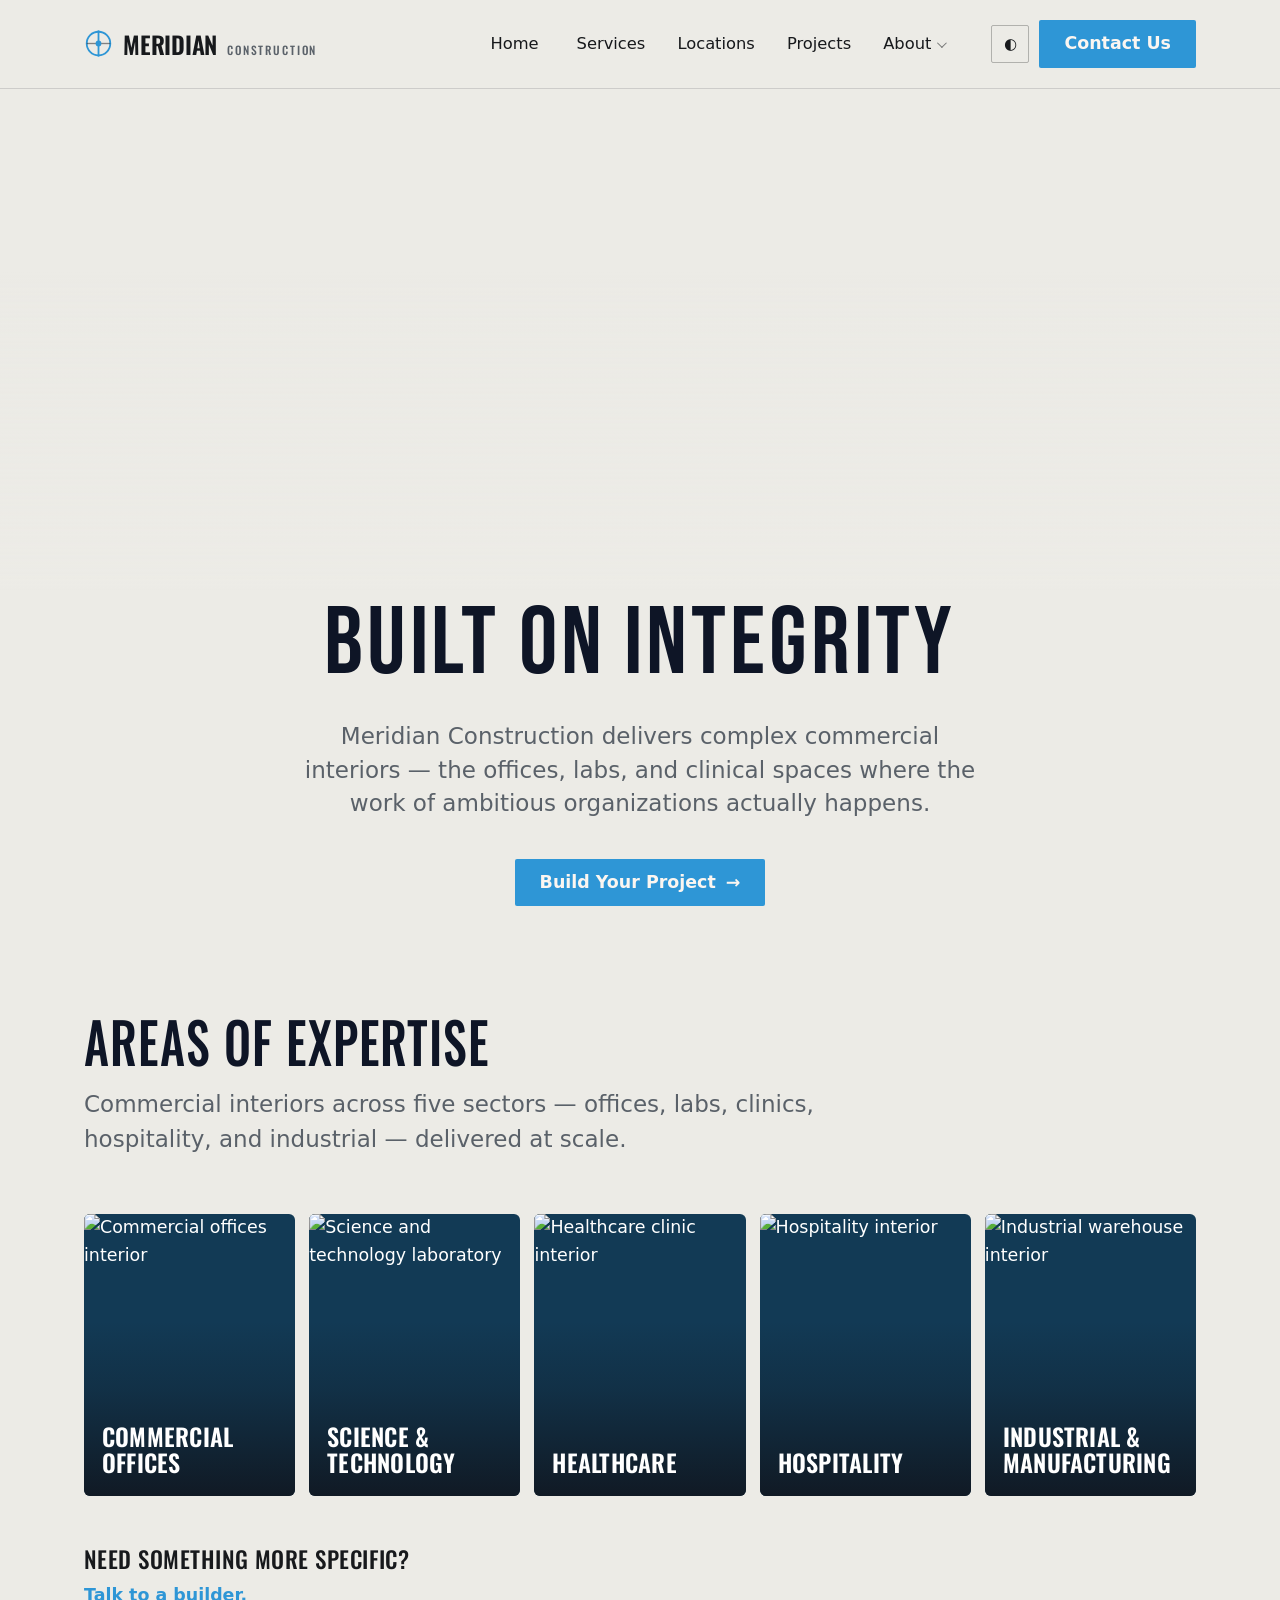
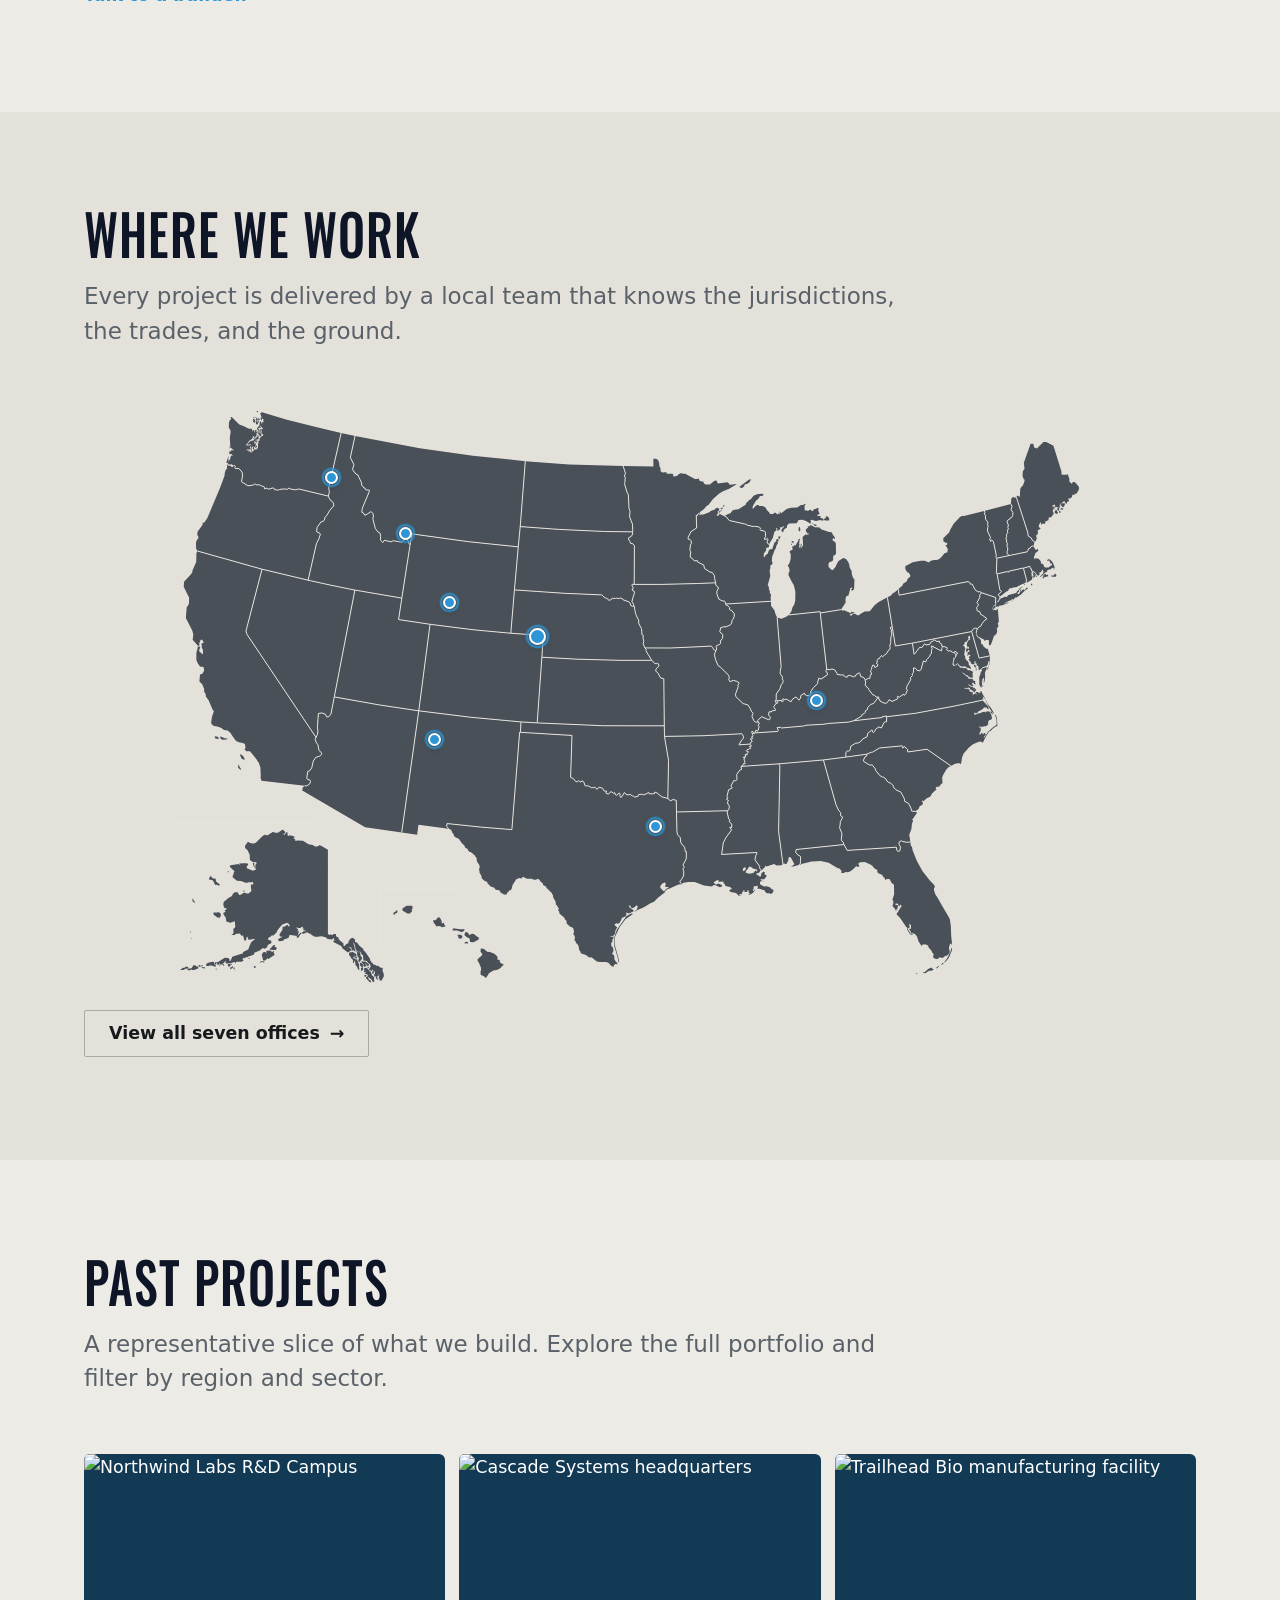
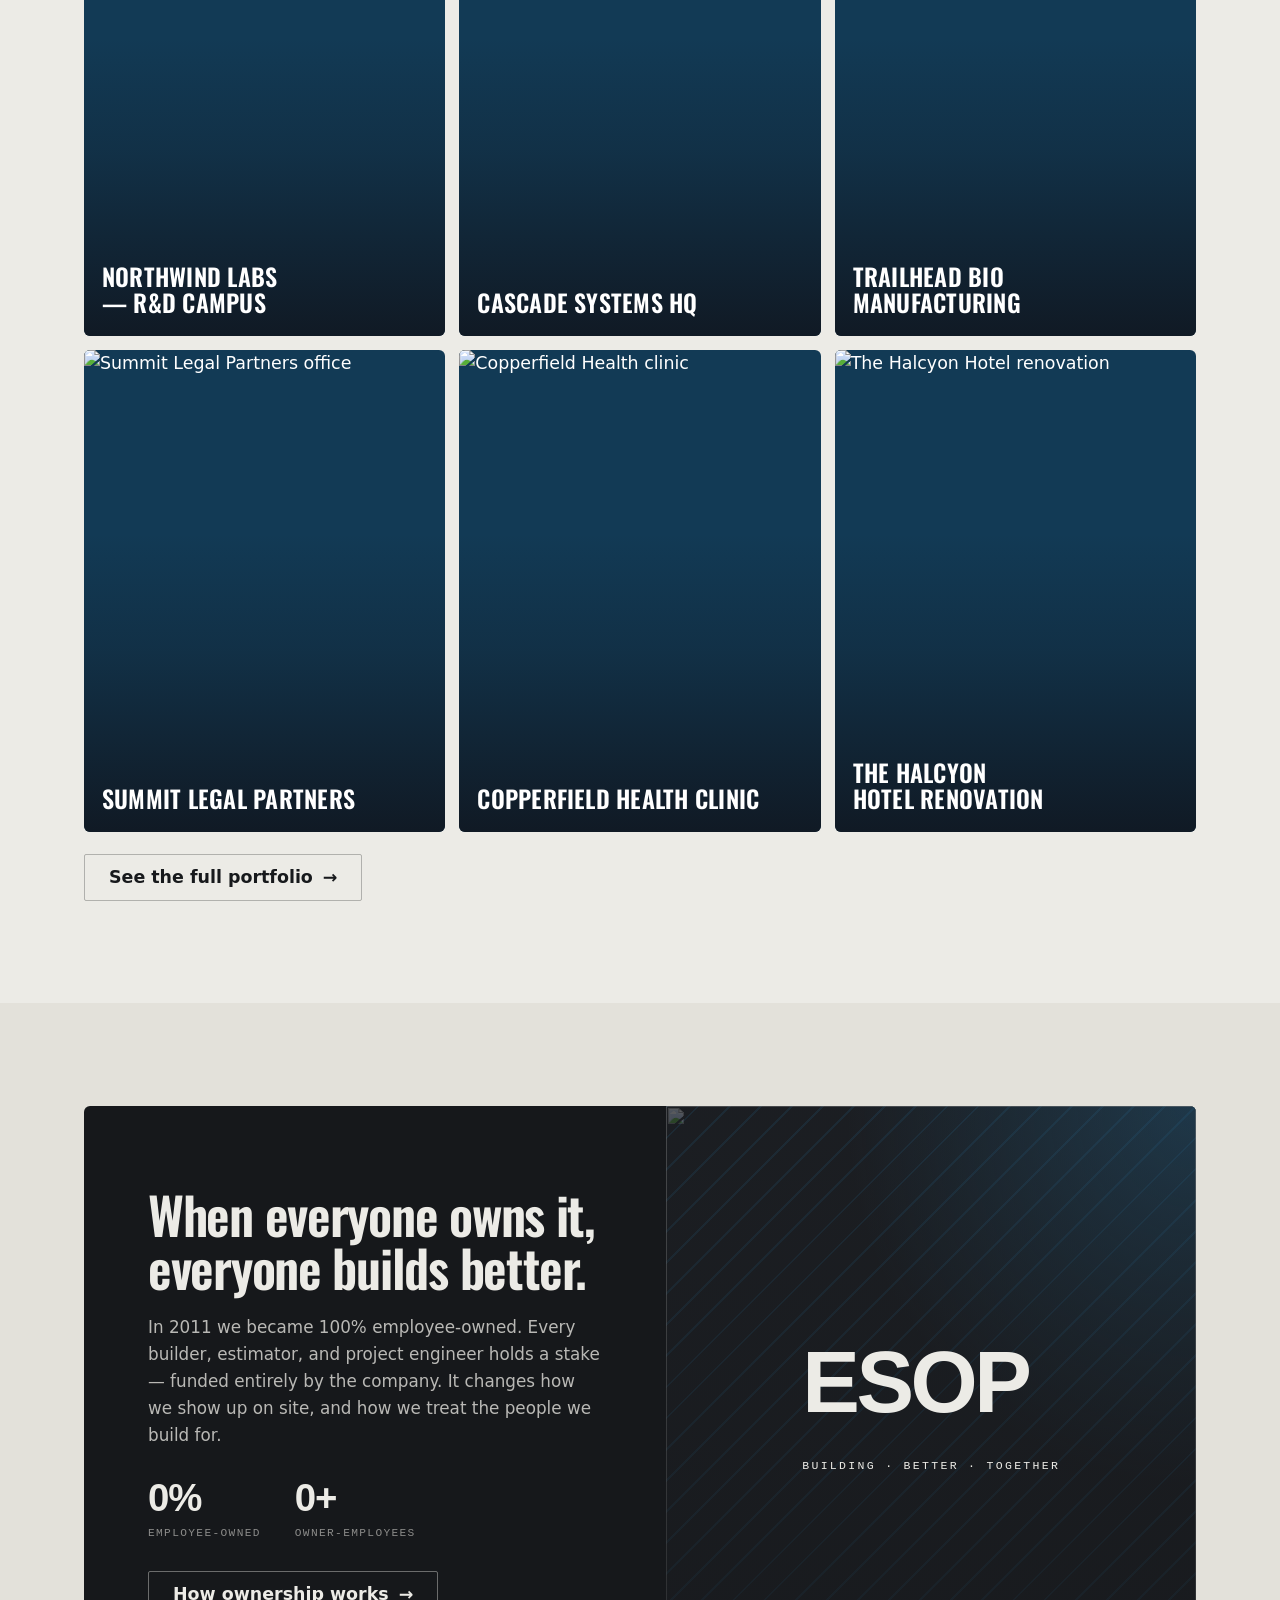
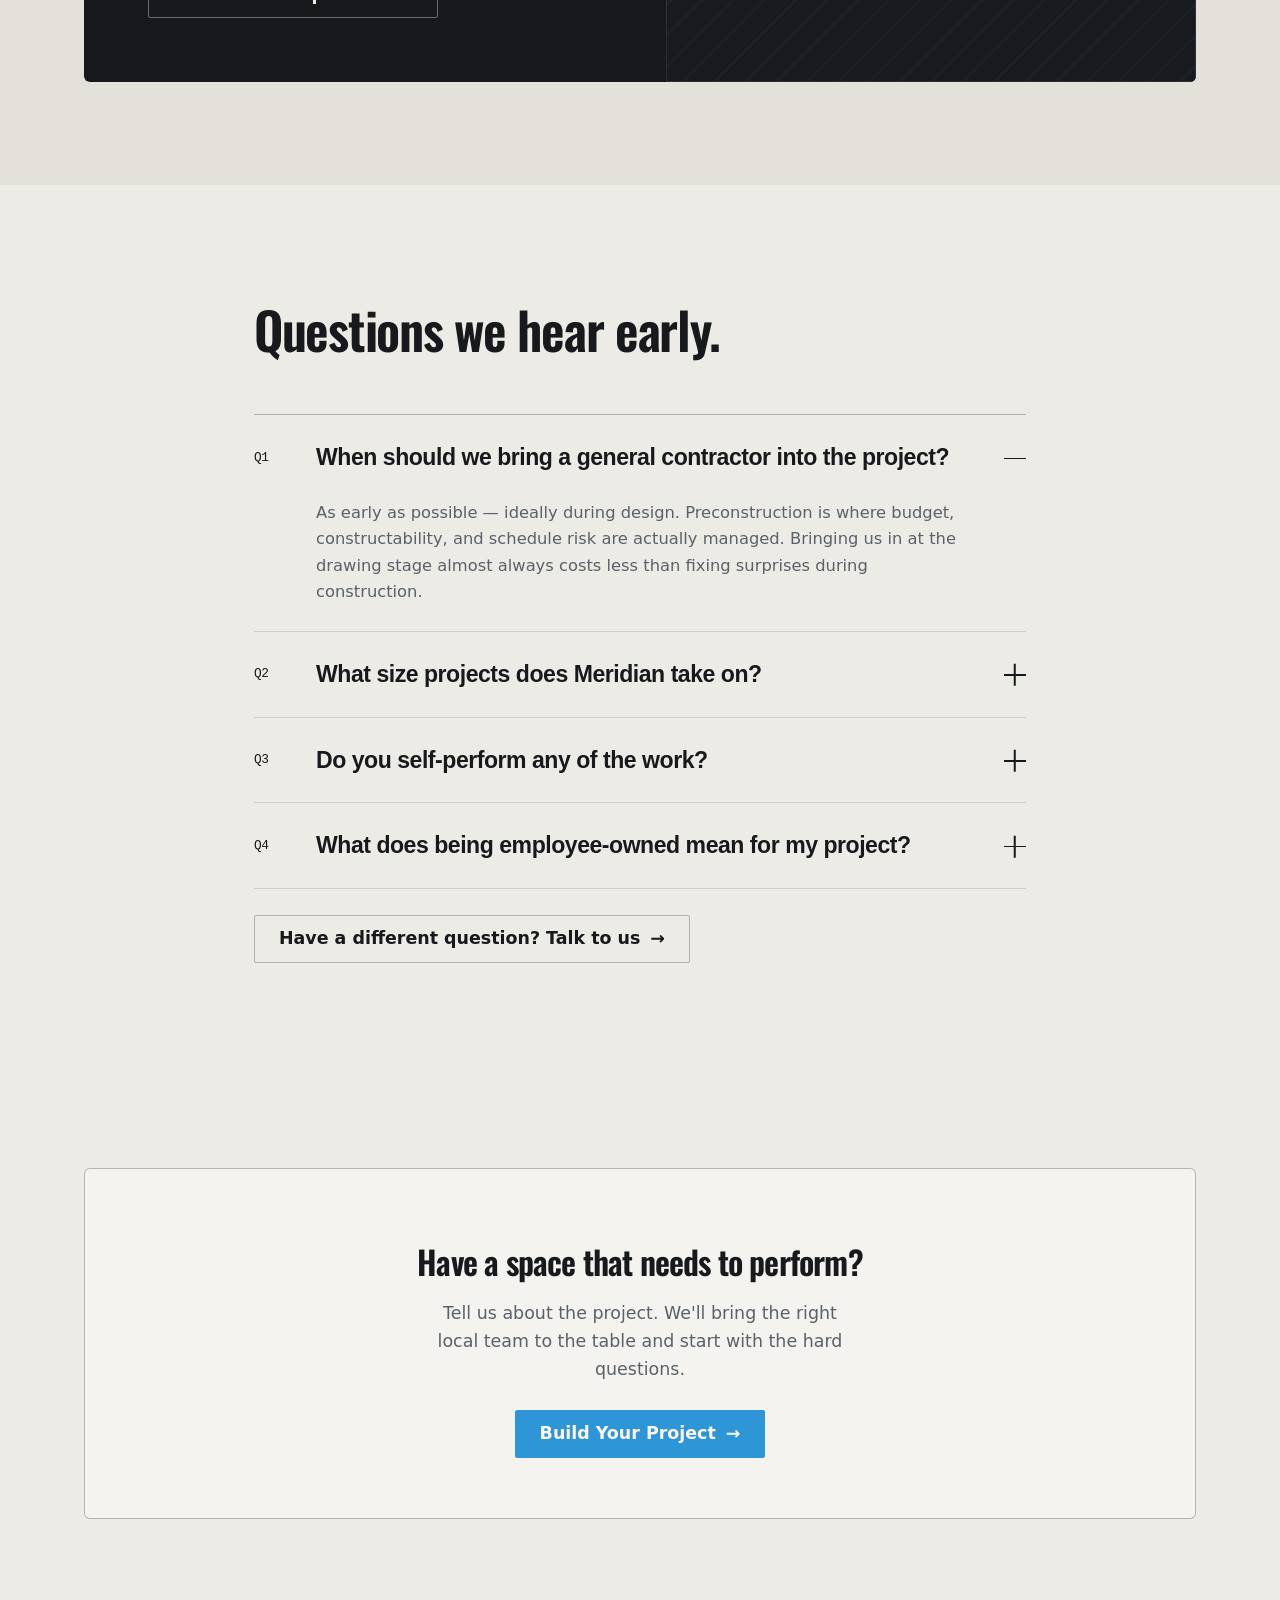
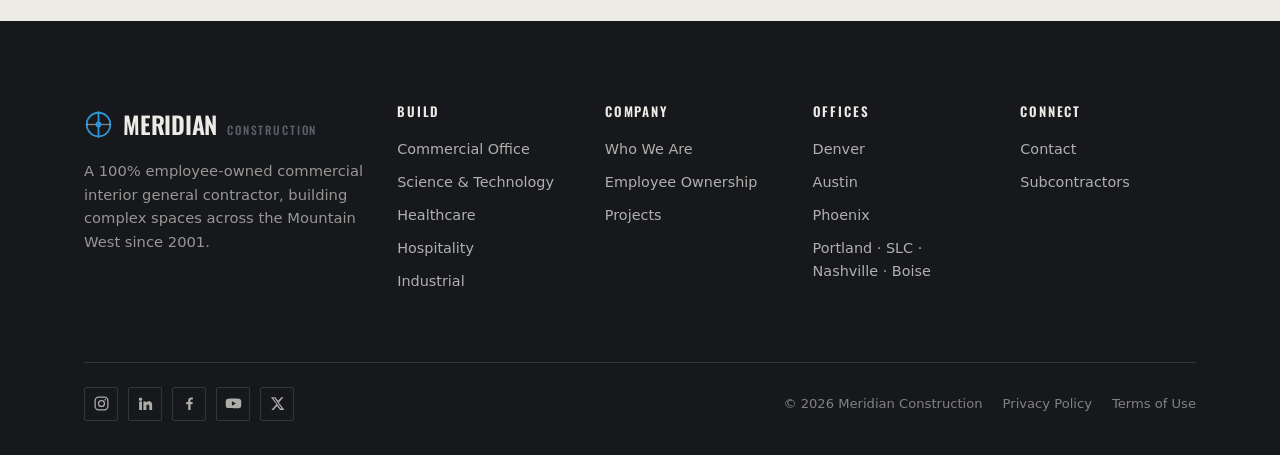
==== commit c39152d7: "Shorten the footer company description Co-Authored-By: Claude Opus 4.8 <noreply@anthropic.com>" ====
--- a/index.html
+++ b/index.html
@@ -535,7 +535,7 @@
 <footer class="site">
   <div class="wrap">
     <div class="foot-top">
-      <div class="foot-brand"><a class="brand" href="index.html"><svg class="brand-mark" viewBox="0 0 32 32" aria-hidden="true" focusable="false"><circle class="a" cx="16" cy="16" r="13" fill="none" stroke-width="2"/><line class="a" x1="16" y1="1.5" x2="16" y2="30.5" stroke-width="2"/><line class="b" x1="3" y1="16" x2="29" y2="16" stroke-width="1.5"/><circle class="a2" cx="16" cy="16" r="3.2"/></svg>MERIDIAN <small>Construction</small></a><p>A 100% employee-owned commercial interior general contractor, delivering complex office, science, healthcare, hospitality, and industrial spaces across the Mountain West and beyond since 2001.</p></div>
+      <div class="foot-brand"><a class="brand" href="index.html"><svg class="brand-mark" viewBox="0 0 32 32" aria-hidden="true" focusable="false"><circle class="a" cx="16" cy="16" r="13" fill="none" stroke-width="2"/><line class="a" x1="16" y1="1.5" x2="16" y2="30.5" stroke-width="2"/><line class="b" x1="3" y1="16" x2="29" y2="16" stroke-width="1.5"/><circle class="a2" cx="16" cy="16" r="3.2"/></svg>MERIDIAN <small>Construction</small></a><p>A 100% employee-owned commercial interior general contractor, building complex spaces across the Mountain West since 2001.</p></div>
       <div class="foot-col"><h4>Build</h4><a href="services.html#office">Commercial Office</a><a href="services.html#science">Science &amp; Technology</a><a href="services.html#health">Healthcare</a><a href="services.html#hospitality">Hospitality</a><a href="services.html#industrial">Industrial</a></div>
       <div class="foot-col"><h4>Company</h4><a href="about.html">Who We Are</a><a href="about.html#ownership">Employee Ownership</a><a href="projects.html">Projects</a></div>
       <div class="foot-col"><h4>Offices</h4><a href="locations.html">Denver</a><a href="locations.html">Austin</a><a href="locations.html">Phoenix</a><a href="locations.html">Portland · SLC · Nashville · Boise</a></div>
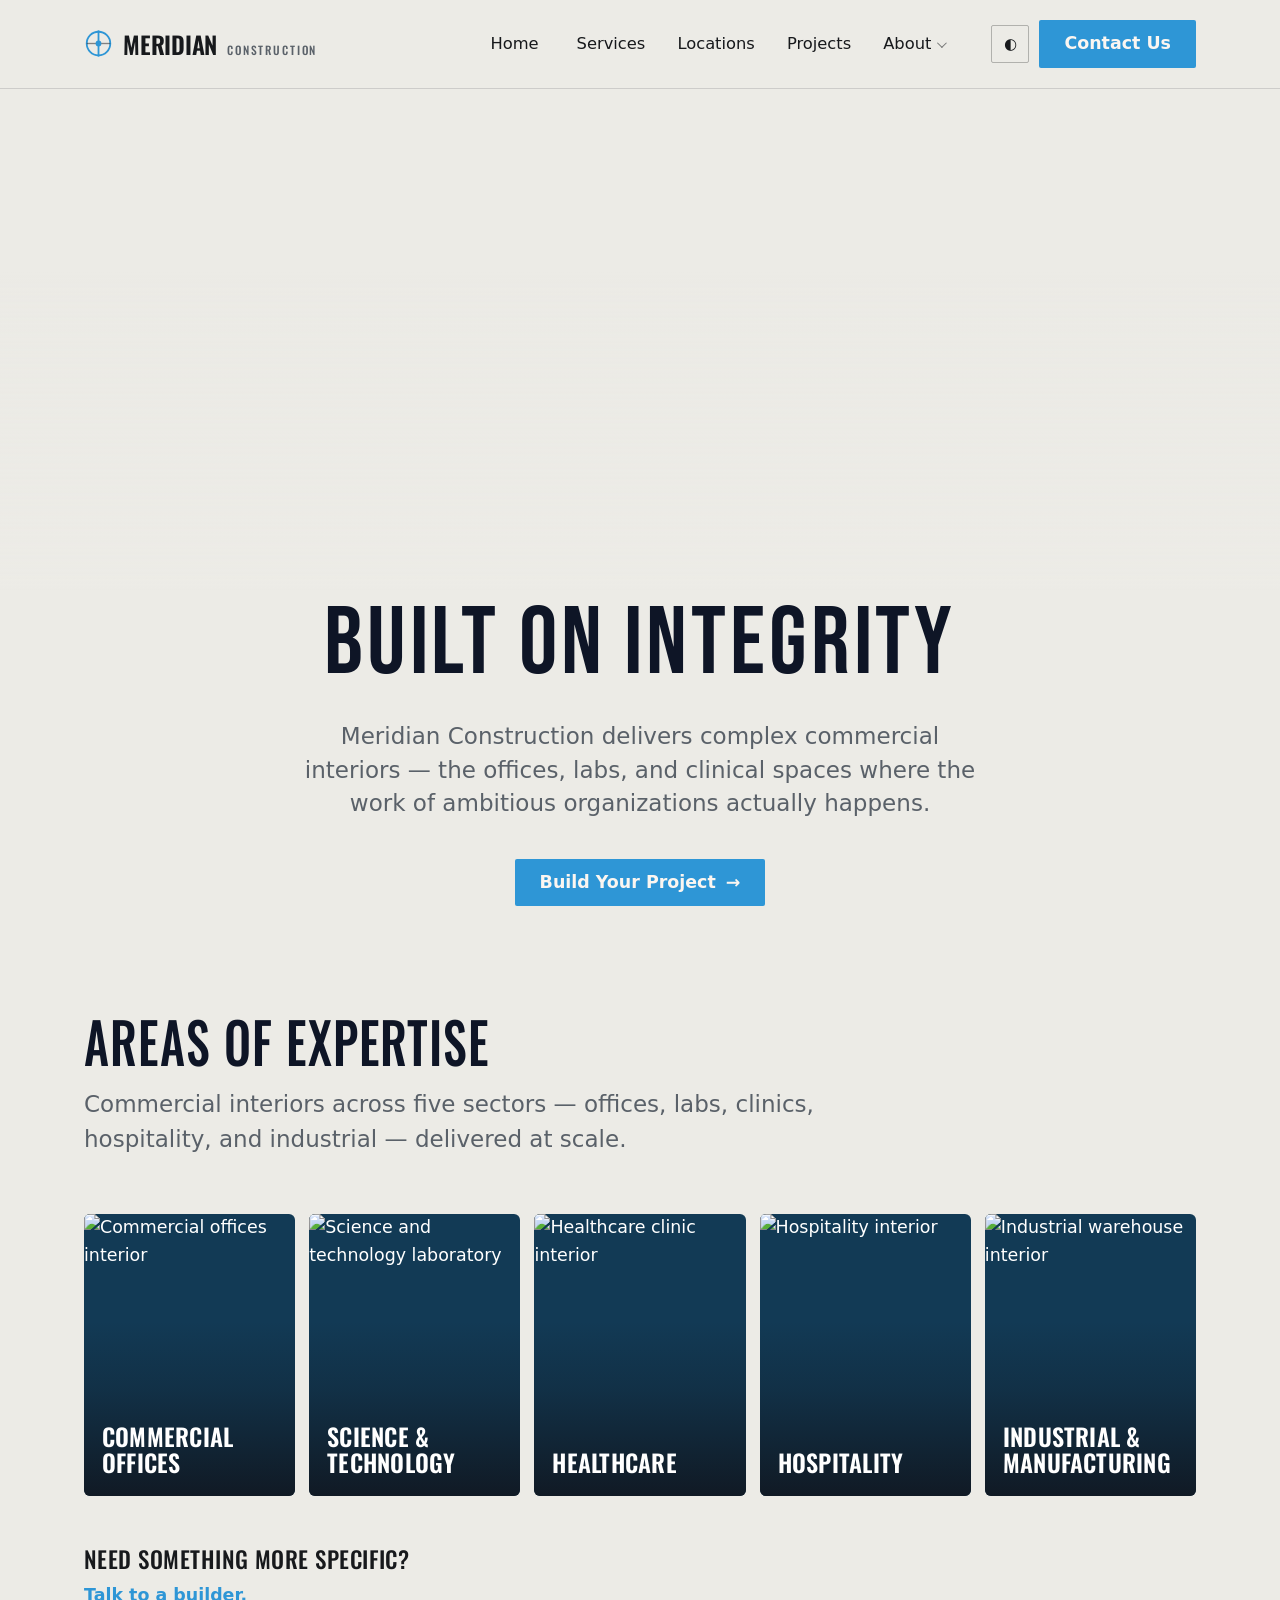
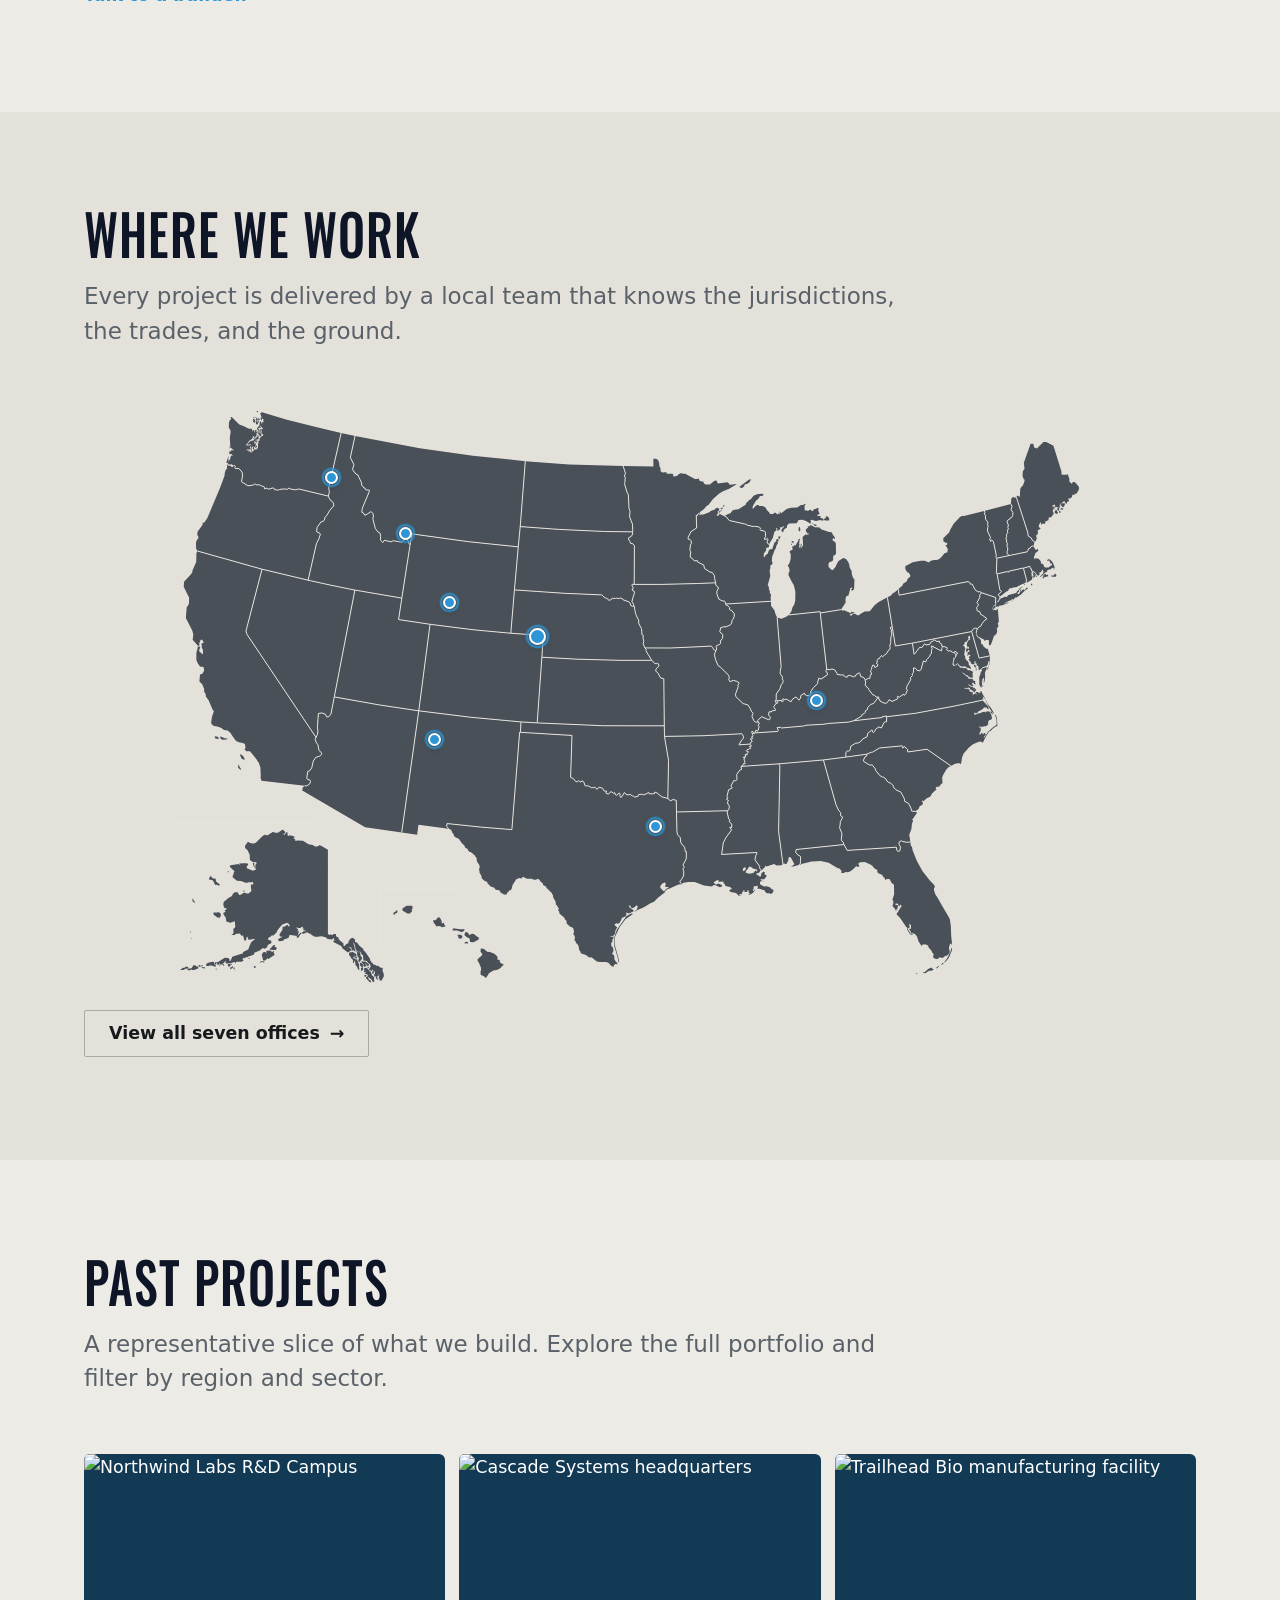
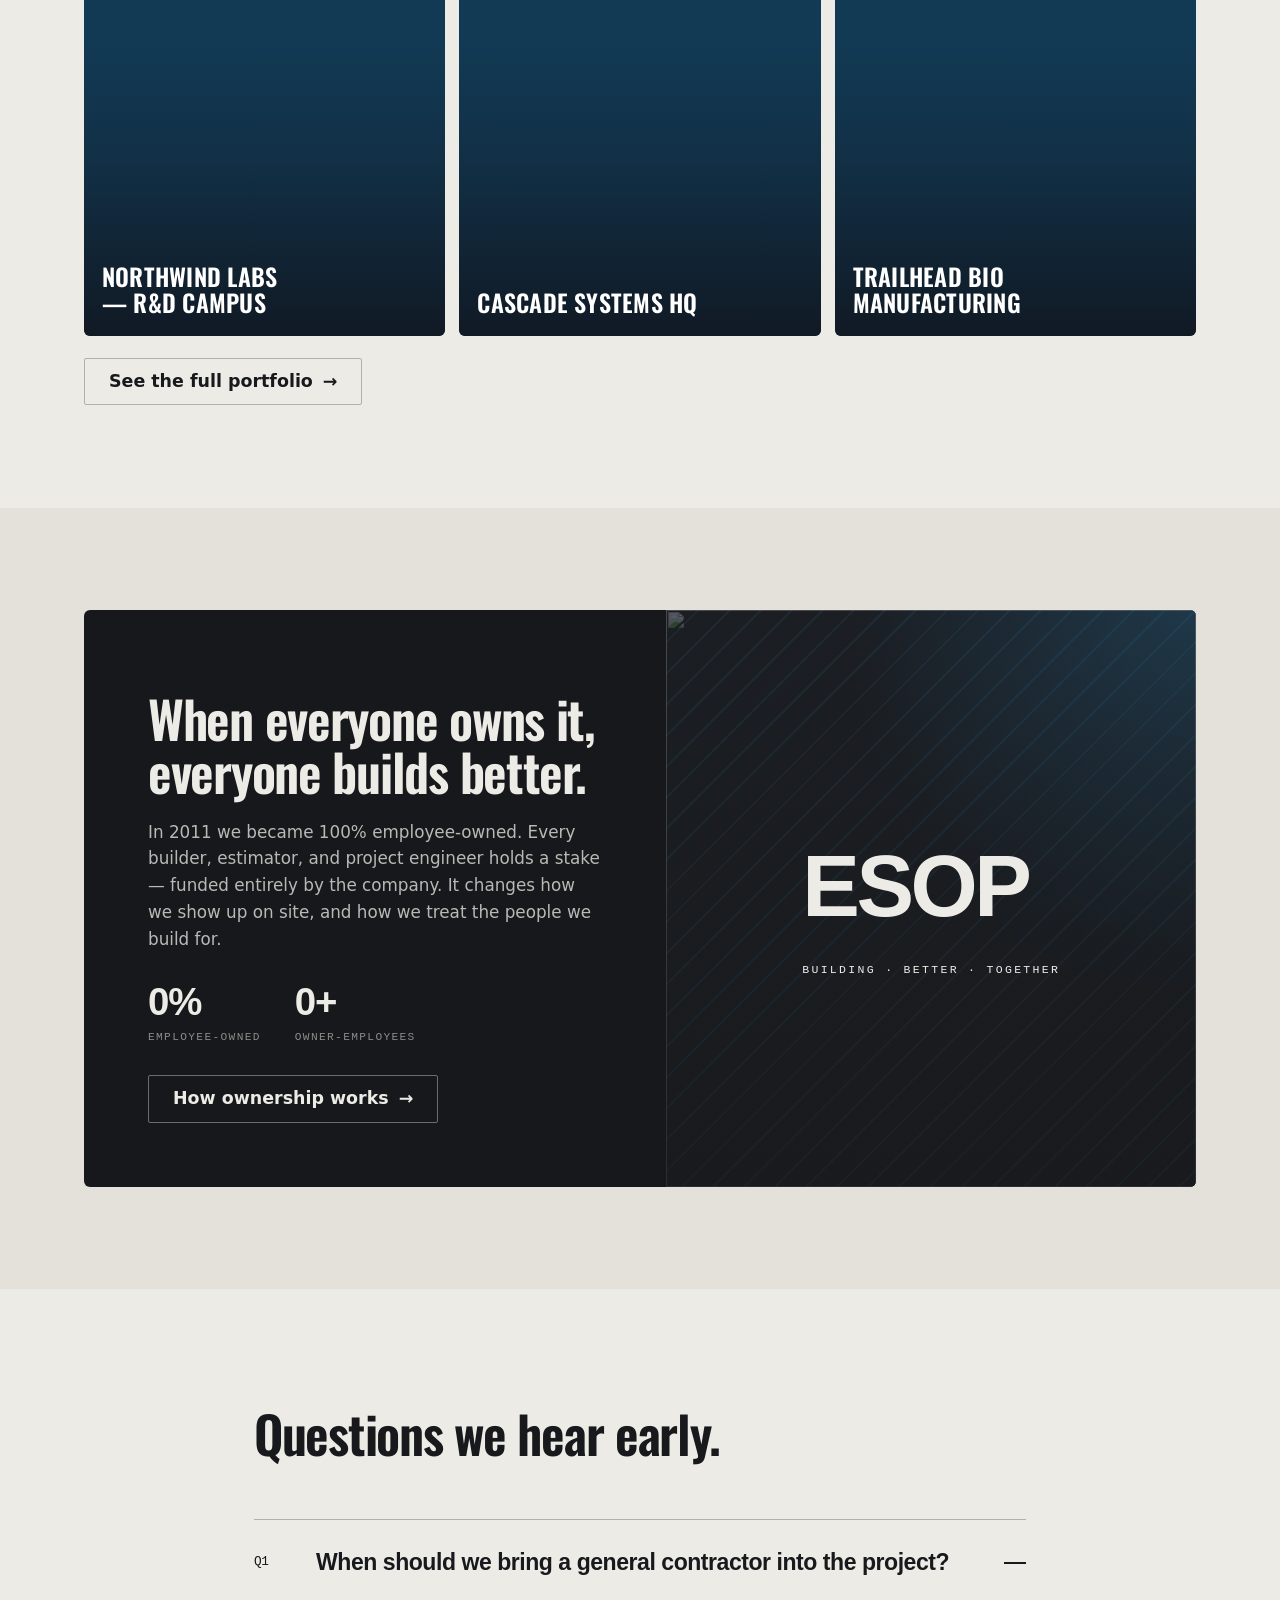
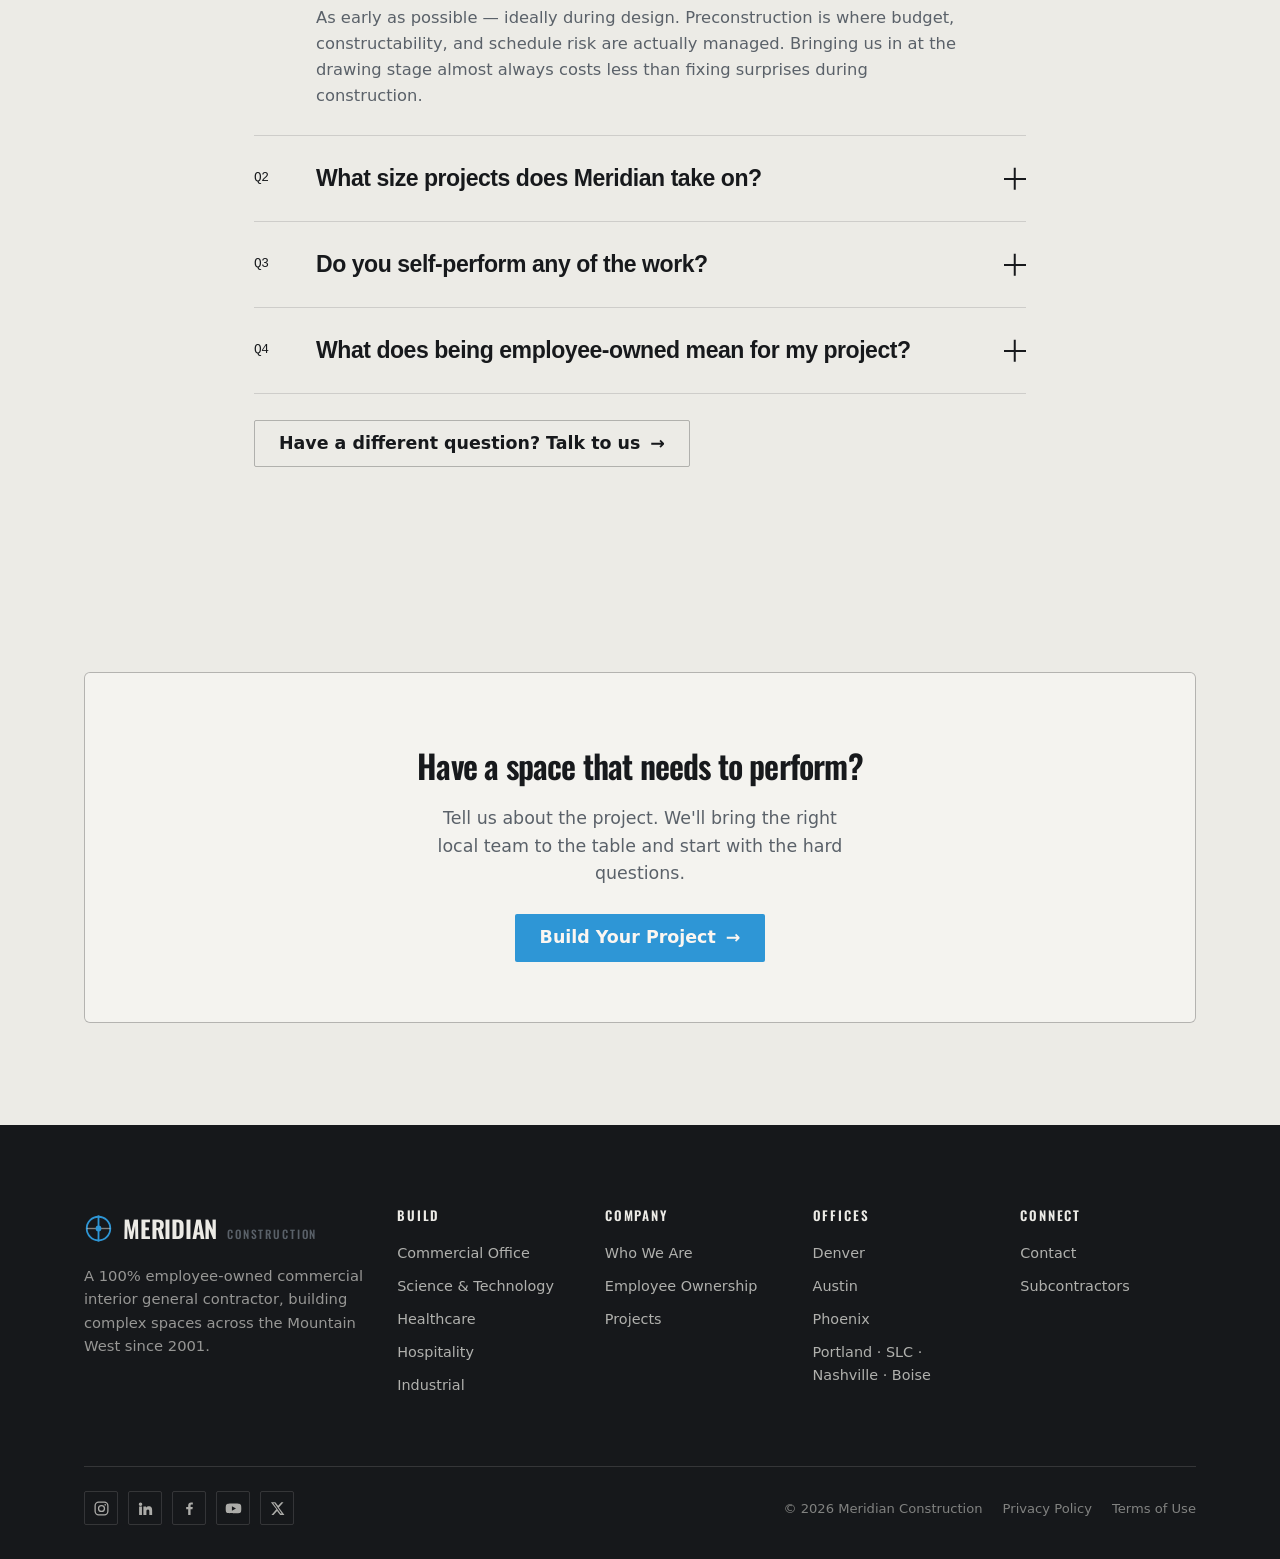
==== commit f2821c21: "Unify fade-to-white hero on all pages; trim home projects to 3 Revert the services hero to the fade-" ====
--- a/index.html
+++ b/index.html
@@ -60,9 +60,9 @@
   <section class="hero hero--light">
     <div class="hero-media" aria-hidden="true">
       <img class="hero-slide is-active" src="https://images.unsplash.com/photo-1497366811353-6870744d04b2?auto=format&fit=crop&w=1920&q=80" alt="" loading="eager">
-      <img class="hero-slide" src="https://images.unsplash.com/photo-1600607687939-ce8a6c25118c?auto=format&fit=crop&w=1920&q=80" alt="" loading="lazy">
-      <img class="hero-slide" src="https://images.unsplash.com/photo-1524758631624-e2822e304c36?auto=format&fit=crop&w=1920&q=80" alt="" loading="lazy">
-      <img class="hero-slide" src="https://images.unsplash.com/photo-1497366216548-37526070297c?auto=format&fit=crop&w=1920&q=80" alt="" loading="lazy">
+      <img class="hero-slide" src="https://images.unsplash.com/photo-1600607687939-ce8a6c25118c?auto=format&fit=crop&w=1920&q=80" alt="" loading="eager">
+      <img class="hero-slide" src="https://images.unsplash.com/photo-1524758631624-e2822e304c36?auto=format&fit=crop&w=1920&q=80" alt="" loading="eager">
+      <img class="hero-slide" src="https://images.unsplash.com/photo-1497366216548-37526070297c?auto=format&fit=crop&w=1920&q=80" alt="" loading="eager">
     </div>
     <div class="wrap hero-inner">
       <h1>Built On Integrity</h1>
@@ -82,7 +82,7 @@
       </div>
       <div class="expertise-grid reveal">
         <a class="ec-card" href="services.html#office">
-          <img class="ec-img" loading="lazy" alt="Commercial offices interior" src="https://images.unsplash.com/photo-1497366754035-f200968a6e72?auto=format&fit=crop&w=700&q=80">
+          <img class="ec-img" loading="lazy" alt="Commercial offices interior" src="https://images.unsplash.com/photo-1524758631624-e2822e304c36?auto=format&fit=crop&w=800&q=80">
           <span class="ec-scrim" aria-hidden="true"></span>
           <div class="ec-body">
             <h3 class="ec-title">Commercial Offices</h3>
@@ -91,7 +91,7 @@
           </div>
         </a>
         <a class="ec-card" href="services.html#science">
-          <img class="ec-img" loading="lazy" alt="Science and technology laboratory" src="https://images.unsplash.com/photo-1532094349884-543bc11b234d?auto=format&fit=crop&w=700&q=80">
+          <img class="ec-img" loading="lazy" alt="Science and technology laboratory" src="https://images.unsplash.com/photo-1532094349884-543bc11b234d?auto=format&fit=crop&w=800&q=80">
           <span class="ec-scrim" aria-hidden="true"></span>
           <div class="ec-body">
             <h3 class="ec-title">Science &amp; Technology</h3>
@@ -100,7 +100,7 @@
           </div>
         </a>
         <a class="ec-card" href="services.html#health">
-          <img class="ec-img" loading="lazy" alt="Healthcare clinic interior" src="https://images.unsplash.com/photo-1519494026892-80bbd2d6fd0d?auto=format&fit=crop&w=700&q=80">
+          <img class="ec-img" loading="lazy" alt="Healthcare clinic interior" src="https://images.unsplash.com/photo-1538108149393-fbbd81895907?auto=format&fit=crop&w=800&q=80">
           <span class="ec-scrim" aria-hidden="true"></span>
           <div class="ec-body">
             <h3 class="ec-title">Healthcare</h3>
@@ -109,7 +109,7 @@
           </div>
         </a>
         <a class="ec-card" href="services.html#hospitality">
-          <img class="ec-img" loading="lazy" alt="Hospitality interior" src="https://images.unsplash.com/photo-1566073771259-6a8506099945?auto=format&fit=crop&w=700&q=80">
+          <img class="ec-img" loading="lazy" alt="Hospitality interior" src="https://images.unsplash.com/photo-1445019980597-93fa8acb246c?auto=format&fit=crop&w=800&q=80">
           <span class="ec-scrim" aria-hidden="true"></span>
           <div class="ec-body">
             <h3 class="ec-title">Hospitality</h3>
@@ -118,7 +118,7 @@
           </div>
         </a>
         <a class="ec-card" href="services.html#industrial">
-          <img class="ec-img" loading="lazy" alt="Industrial warehouse interior" src="https://images.unsplash.com/photo-1553413077-190dd305871c?auto=format&fit=crop&w=700&q=80">
+          <img class="ec-img" loading="lazy" alt="Industrial warehouse interior" src="https://images.unsplash.com/photo-1565793298595-6a879b1d9492?auto=format&fit=crop&w=800&q=80">
           <span class="ec-scrim" aria-hidden="true"></span>
           <div class="ec-body">
             <h3 class="ec-title">Industrial &amp; Manufacturing</h3>
@@ -434,7 +434,7 @@
       </div>
       <div class="showcase-grid reveal">
         <a class="ec-card" href="projects.html">
-          <img class="ec-img" loading="lazy" alt="Northwind Labs R&amp;D Campus" src="https://images.unsplash.com/photo-1532094349884-543bc11b234d?auto=format&fit=crop&w=700&q=80">
+          <img class="ec-img" loading="lazy" alt="Northwind Labs R&amp;D Campus" src="https://images.unsplash.com/photo-1581092795360-fd1ca04f0952?auto=format&fit=crop&w=800&q=80">
           <span class="ec-scrim" aria-hidden="true"></span>
           <div class="ec-body">
             <h3 class="ec-title">Northwind Labs — R&amp;D Campus</h3>
@@ -443,7 +443,7 @@
           </div>
         </a>
         <a class="ec-card" href="projects.html">
-          <img class="ec-img" loading="lazy" alt="Cascade Systems headquarters" src="https://images.unsplash.com/photo-1497366811353-6870744d04b2?auto=format&fit=crop&w=700&q=80">
+          <img class="ec-img" loading="lazy" alt="Cascade Systems headquarters" src="https://images.unsplash.com/photo-1497366754035-f200968a6e72?auto=format&fit=crop&w=800&q=80">
           <span class="ec-scrim" aria-hidden="true"></span>
           <div class="ec-body">
             <h3 class="ec-title">Cascade Systems HQ</h3>
@@ -452,38 +452,11 @@
           </div>
         </a>
         <a class="ec-card" href="projects.html">
-          <img class="ec-img" loading="lazy" alt="Trailhead Bio manufacturing facility" src="https://images.unsplash.com/photo-1576086213369-97a306d36557?auto=format&fit=crop&w=700&q=80">
+          <img class="ec-img" loading="lazy" alt="Trailhead Bio manufacturing facility" src="https://images.unsplash.com/photo-1553413077-190dd305871c?auto=format&fit=crop&w=800&q=80">
           <span class="ec-scrim" aria-hidden="true"></span>
           <div class="ec-body">
             <h3 class="ec-title">Trailhead Bio Manufacturing</h3>
             <p class="ec-desc">Salt Lake City, UT — GMP space with process piping.</p>
-            <span class="ec-learn" aria-hidden="true">Learn more</span>
-          </div>
-        </a>
-        <a class="ec-card" href="projects.html">
-          <img class="ec-img" loading="lazy" alt="Summit Legal Partners office" src="https://images.unsplash.com/photo-1524758631624-e2822e304c36?auto=format&fit=crop&w=700&q=80">
-          <span class="ec-scrim" aria-hidden="true"></span>
-          <div class="ec-body">
-            <h3 class="ec-title">Summit Legal Partners</h3>
-            <p class="ec-desc">Phoenix, AZ — a law office with custom millwork.</p>
-            <span class="ec-learn" aria-hidden="true">Learn more</span>
-          </div>
-        </a>
-        <a class="ec-card" href="projects.html">
-          <img class="ec-img" loading="lazy" alt="Copperfield Health clinic" src="https://images.unsplash.com/photo-1519494026892-80bbd2d6fd0d?auto=format&fit=crop&w=700&q=80">
-          <span class="ec-scrim" aria-hidden="true"></span>
-          <div class="ec-body">
-            <h3 class="ec-title">Copperfield Health Clinic</h3>
-            <p class="ec-desc">Denver, CO — outpatient and imaging suites.</p>
-            <span class="ec-learn" aria-hidden="true">Learn more</span>
-          </div>
-        </a>
-        <a class="ec-card" href="projects.html">
-          <img class="ec-img" loading="lazy" alt="The Halcyon Hotel renovation" src="https://images.unsplash.com/photo-1566073771259-6a8506099945?auto=format&fit=crop&w=700&q=80">
-          <span class="ec-scrim" aria-hidden="true"></span>
-          <div class="ec-body">
-            <h3 class="ec-title">The Halcyon Hotel Renovation</h3>
-            <p class="ec-desc">Denver, CO — a renovation of an occupied hotel.</p>
             <span class="ec-learn" aria-hidden="true">Learn more</span>
           </div>
         </a>
--- a/assets/css/styles.css
+++ b/assets/css/styles.css
@@ -127,6 +127,11 @@
 .sec--alt { background: var(--paper-2); }
 .sec-head { display: grid; grid-template-columns: 1fr auto; gap: 24px; align-items: end; margin-bottom: clamp(34px,5vw,58px); }
 .sec-head h2 { font-size: var(--step-3); max-width: 18ch; margin-top: 16px; }
+.sec-head h2.hw-title { font-family: "Bebas Neue", var(--f-display); font-weight: 400; color: var(--ink-blue); text-transform: uppercase; letter-spacing: 0.01em; font-size: clamp(3.2rem, 1.8rem + 4vw, 5.2rem); max-width: none; margin-top: 0; white-space: nowrap; line-height: 1; }
+.sec-head--stack { display: block; text-align: center; margin-bottom: clamp(28px, 4vw, 44px); }
+.sec-head--stack .hw-title { margin-bottom: 12px; }
+.sec-head--stack p.lede { max-width: 60ch; margin: 0 auto; }
+.sec--work { padding-top: clamp(20px, 3vw, 44px); }
 .sec-label { display: block; text-align: left; font-family: "Oswald", var(--f-display); font-weight: 500; text-transform: uppercase; letter-spacing: 0.02em; line-height: 1.02; text-wrap: balance; font-size: clamp(1.6rem, 4vw, 3rem); margin-bottom: clamp(10px, 1.5vw, 16px); color: var(--ink-blue); transform: scaleY(1.18); transform-origin: left bottom; }
 .sec-head-wrap { margin-bottom: clamp(34px, 5vw, 58px); }
 .sec-desc { color: var(--slate); max-width: 56ch; font-size: var(--step-1); line-height: 1.5; }
@@ -242,7 +247,7 @@
 .expertise-grid { display: grid; grid-template-columns: repeat(5, 1fr); gap: 14px; }
 @media (max-width: 1100px) { .expertise-grid { grid-template-columns: repeat(3, 1fr); } }
 @media (max-width: 760px) { .expertise-grid { grid-template-columns: repeat(2, 1fr); } }
-@media (max-width: 480px) { .expertise-grid { grid-template-columns: 1fr; } .ec-card { aspect-ratio: 5 / 2; } .ec-img { object-fit: contain; } }
+@media (max-width: 480px) { .expertise-grid { grid-template-columns: 1fr; } .ec-card { aspect-ratio: 2 / 1; } .ec-body { text-align: center; } }
 .showcase-grid { display: grid; grid-template-columns: repeat(3, 1fr); gap: 14px; }
 @media (max-width: 900px) { .showcase-grid { grid-template-columns: repeat(2, 1fr); } }
 @media (max-width: 480px) { .showcase-grid { grid-template-columns: 1fr; } }
@@ -277,15 +282,19 @@
 @media (max-width: 560px){ .svc-grid { grid-template-columns: 1fr;} }
 
 /* ---------- SERVICE DETAIL ROWS ---------- */
-.svc-detail { display: grid; grid-template-columns: 1fr 1.1fr; gap: clamp(28px,5vw,64px); align-items: center; padding-block: clamp(40px,6vw,72px); border-top: 1px solid var(--line); }
+.svc-nav { display: flex; flex-wrap: wrap; justify-content: center; gap: 10px; margin-bottom: clamp(30px,5vw,56px); }
+.svc-nav-btn { font-family: "Oswald", var(--f-display); font-weight: 500; text-transform: uppercase; letter-spacing: 0.05em; font-size: 0.85rem; padding: 10px 18px; border: 1px solid var(--line-strong); border-radius: 40px; color: var(--ink); white-space: nowrap; transition: background .2s ease, color .2s ease, border-color .2s ease; }
+.svc-nav-btn:hover, .svc-nav-btn:focus-visible { background: var(--accent); color: #fff; border-color: var(--accent); }
+.svc-detail { display: grid; grid-template-columns: 1fr 1.1fr; gap: 14px clamp(28px,5vw,64px); align-items: start; padding-block: clamp(26px,4vw,48px); border-top: 1px solid var(--line); scroll-margin-top: 96px; }
 .svc-detail:first-of-type { border-top: 0; }
 .svc-detail.flip .art { order: 2; }
+.svc-detail .svc-tag { grid-column: 1 / -1; display: block; text-align: left; font-family: "Oswald", var(--f-display); font-weight: 600; text-transform: uppercase; letter-spacing: 0.05em; font-size: clamp(2.3rem, 1.5rem + 2.4vw, 3.6rem); color: var(--ink); margin-bottom: 2px; }
 .svc-detail h2 { font-size: var(--step-2); margin: 16px 0 0; }
 .svc-detail p { color: var(--slate); margin-top: 16px; max-width: 48ch; }
 .svc-detail ul.checks { margin-top: 22px; display: grid; gap: 10px; }
 .svc-detail ul.checks li { display: flex; gap: 12px; align-items: flex-start; font-size: 0.96rem; }
 .svc-detail ul.checks li::before { content: "→"; color: inherit; font-family: var(--f-mono); flex: none; }
-.svc-detail .art { aspect-ratio: 5/4; border-radius: var(--radius); border: 1px solid var(--line); overflow: hidden; background: var(--hero-bg); position: relative; }
+.svc-detail .art { aspect-ratio: 3/2; border-radius: var(--radius); border: 1px solid var(--line); overflow: hidden; background: var(--hero-bg); position: relative; }
 .blueprint { position: absolute; inset: 0; }
 .blueprint .tagno { position: absolute; left: 18px; bottom: 16px; font-family: var(--f-mono); font-size: 0.7rem; letter-spacing: 0.1em; color: rgba(236,235,230,0.55); text-transform: uppercase; }
 @media (max-width: 820px){ .svc-detail { grid-template-columns: 1fr; } .svc-detail.flip .art { order: 0; } }
@@ -358,7 +367,6 @@
 .empty { display: none; padding: 40px 0; color: var(--slate); font-family: var(--f-mono); font-size: 0.85rem; }
 @media (max-width: 900px){ .proj-grid { grid-template-columns: repeat(2,1fr);} }
 @media (max-width: 560px){ .proj-grid { grid-template-columns: 1fr;} }
-@media (max-width: 480px){ .thumb { aspect-ratio: 5 / 2; } .thumb img { object-fit: contain; } }
 
 /* ---------- PEOPLE / ESOP ---------- */
 .people { background: var(--hero-bg); color: var(--hero-text); border-radius: 6px; overflow: hidden; }
@@ -377,11 +385,14 @@
 @media (max-width: 820px){ .people .inner { grid-template-columns: 1fr;} .people .art { min-height: 200px;} }
 
 /* ---------- VALUES ---------- */
-.values { display: grid; grid-template-columns: repeat(5,1fr); gap: 1px; background: var(--line); border: 1px solid var(--line); border-radius: 4px; overflow: hidden; }
-.value { background: var(--card); padding: 26px 22px; }
-.value .n { font-family: var(--f-mono); font-size: 0.72rem; color: inherit; letter-spacing: 0.1em; }
-.value h3 { font-size: 1.15rem; margin-top: 14px; }
-.value p { color: var(--slate); font-size: 0.9rem; margin-top: 10px; }
+.values { display: grid; grid-template-columns: repeat(5,1fr); gap: 12px; align-items: start; }
+.value { background: var(--card); border: 1px solid var(--line); border-radius: 6px; padding: 24px 20px; transition: background .25s ease, border-color .2s ease, box-shadow .25s ease; }
+.value:hover, .value:focus-within { background: var(--paper); border-color: var(--accent); box-shadow: 0 0 0 1px var(--accent); }
+.value .n { font-family: var(--f-body); font-weight: 600; font-size: 0.78rem; color: var(--slate); letter-spacing: 0.04em; }
+.value h3 { font-family: "Oswald", var(--f-display); font-weight: 600; text-transform: uppercase; letter-spacing: 0.02em; font-size: 1.2rem; margin-top: 12px; }
+.value p { color: var(--slate); font-size: 0.9rem; margin-top: 0; max-height: 0; opacity: 0; overflow: hidden; transition: max-height .35s ease, opacity .3s ease, margin-top .35s ease; }
+.value:hover p, .value:focus-within p { max-height: 220px; opacity: 1; margin-top: 12px; }
+@media (hover: none) { .value p { max-height: 220px; opacity: 1; margin-top: 12px; } }
 @media (max-width: 900px){ .values { grid-template-columns: repeat(2,1fr);} }
 @media (max-width: 520px){ .values { grid-template-columns: 1fr;} }
 
@@ -604,6 +615,15 @@
 .hero-slide.pan-down.is-active  { animation: panDown 8s ease-out both; }
 @media (prefers-reduced-motion: reduce) { .hero-slide { transition: none; } .hero-slide.is-active { animation: none; } }
 
+/* inner-page hero slideshow — same cross-fade + pan, kept darkened for legible overlay text */
+.phero-media img.phero-slide { position: absolute; inset: 0; width: 100%; height: 100%; object-fit: cover; opacity: 0; animation: none; transition: opacity 1.4s ease; will-change: opacity, transform; }
+.phero-media img.phero-slide.is-active { opacity: 0.5; }
+.phero-slide.pan-right.is-active { animation: panRight 8s ease-out both; }
+.phero-slide.pan-left.is-active  { animation: panLeft 8s ease-out both; }
+.phero-slide.pan-up.is-active    { animation: panUp 8s ease-out both; }
+.phero-slide.pan-down.is-active  { animation: panDown 8s ease-out both; }
+@media (prefers-reduced-motion: reduce) { .phero-media img.phero-slide { transition: none; } .phero-slide.is-active { animation: none; } }
+
 /* =====================================================================
    MOBILE OPTIMISATIONS
    ===================================================================== */
@@ -620,6 +640,8 @@
   .brand-mark { width: 24px; height: 24px; }
   .theme-btn, .burger { width: 36px; height: 36px; }
   .hero-sub { font-size: 1.02rem; margin-top: 20px; }
+  .svc-detail { scroll-margin-top: 74px; }
+  .svc-nav-btn { font-size: 0.78rem; padding: 9px 15px; }
   .phero .wrap { padding-block: 44px; }
   .phero h1 { font-size: clamp(2.1rem, 9vw, 3rem); }
   .phero .lead, .hero-sub { max-width: none; }
